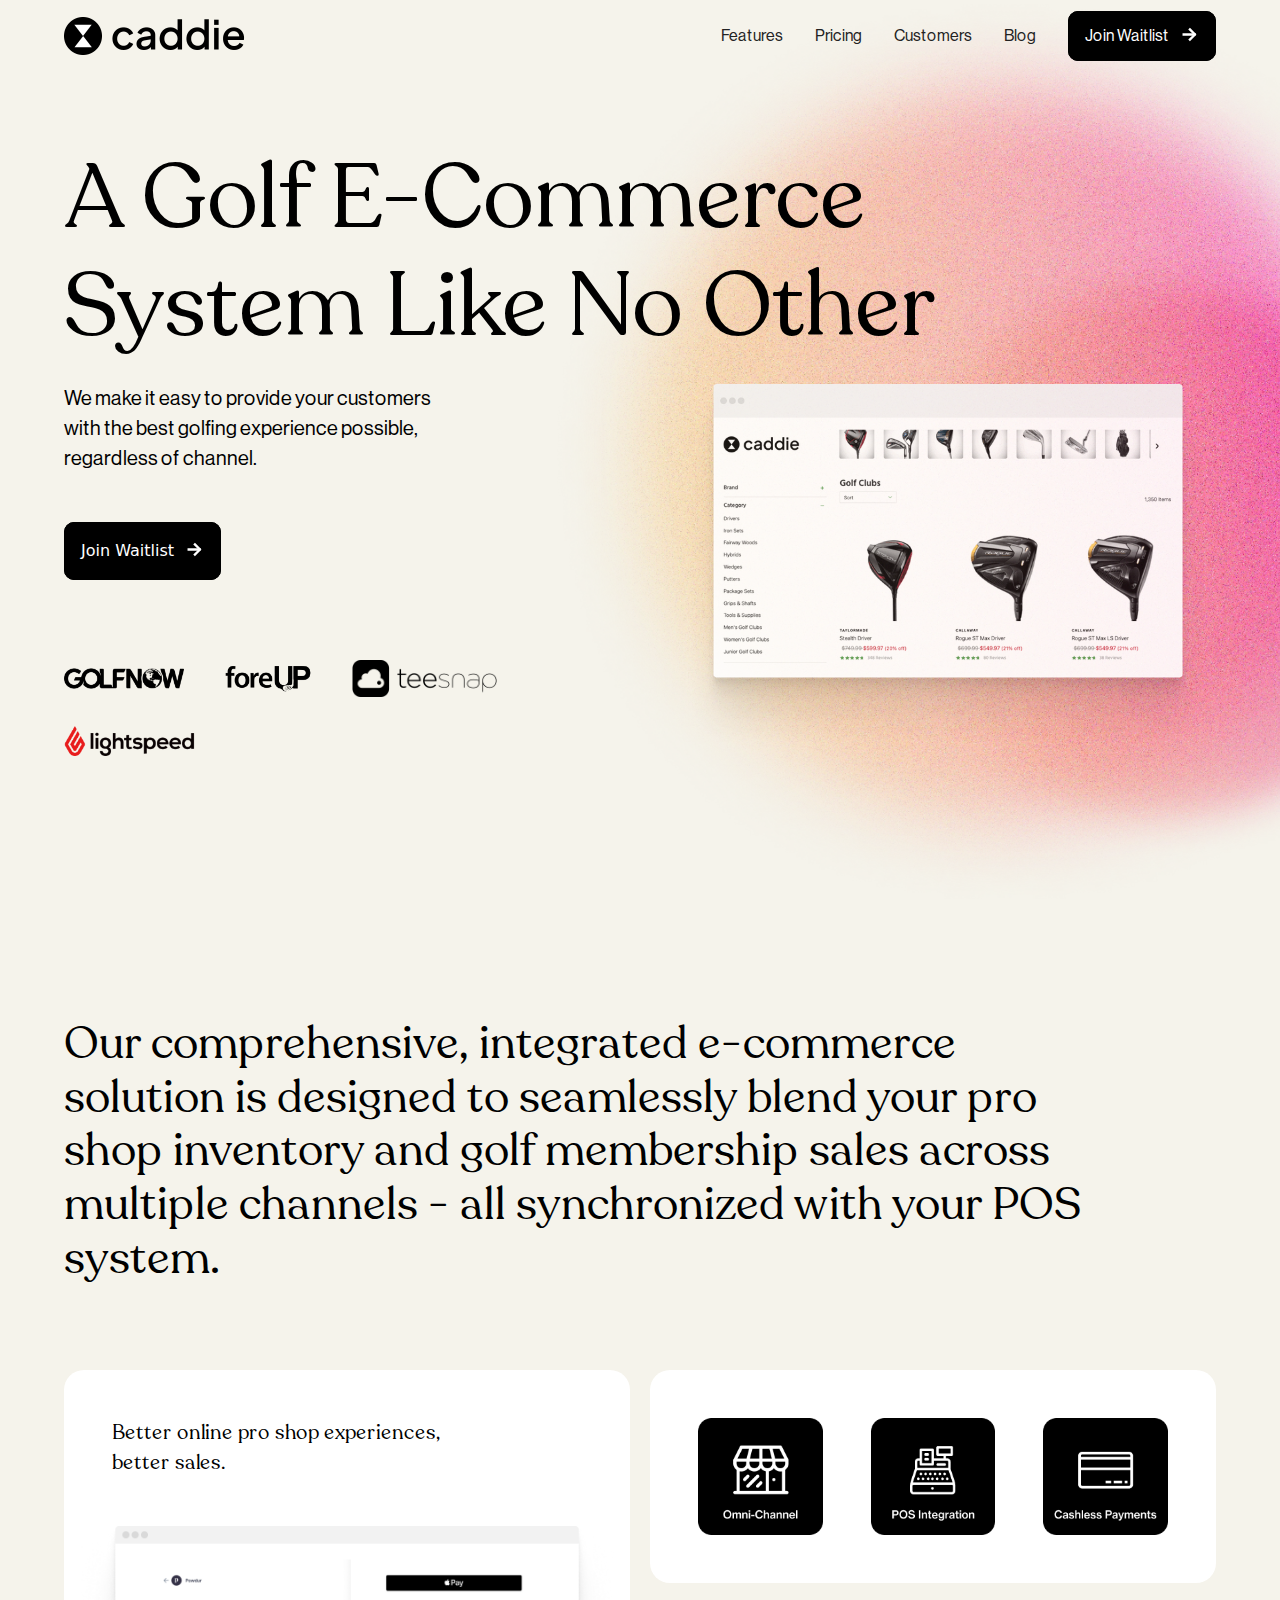
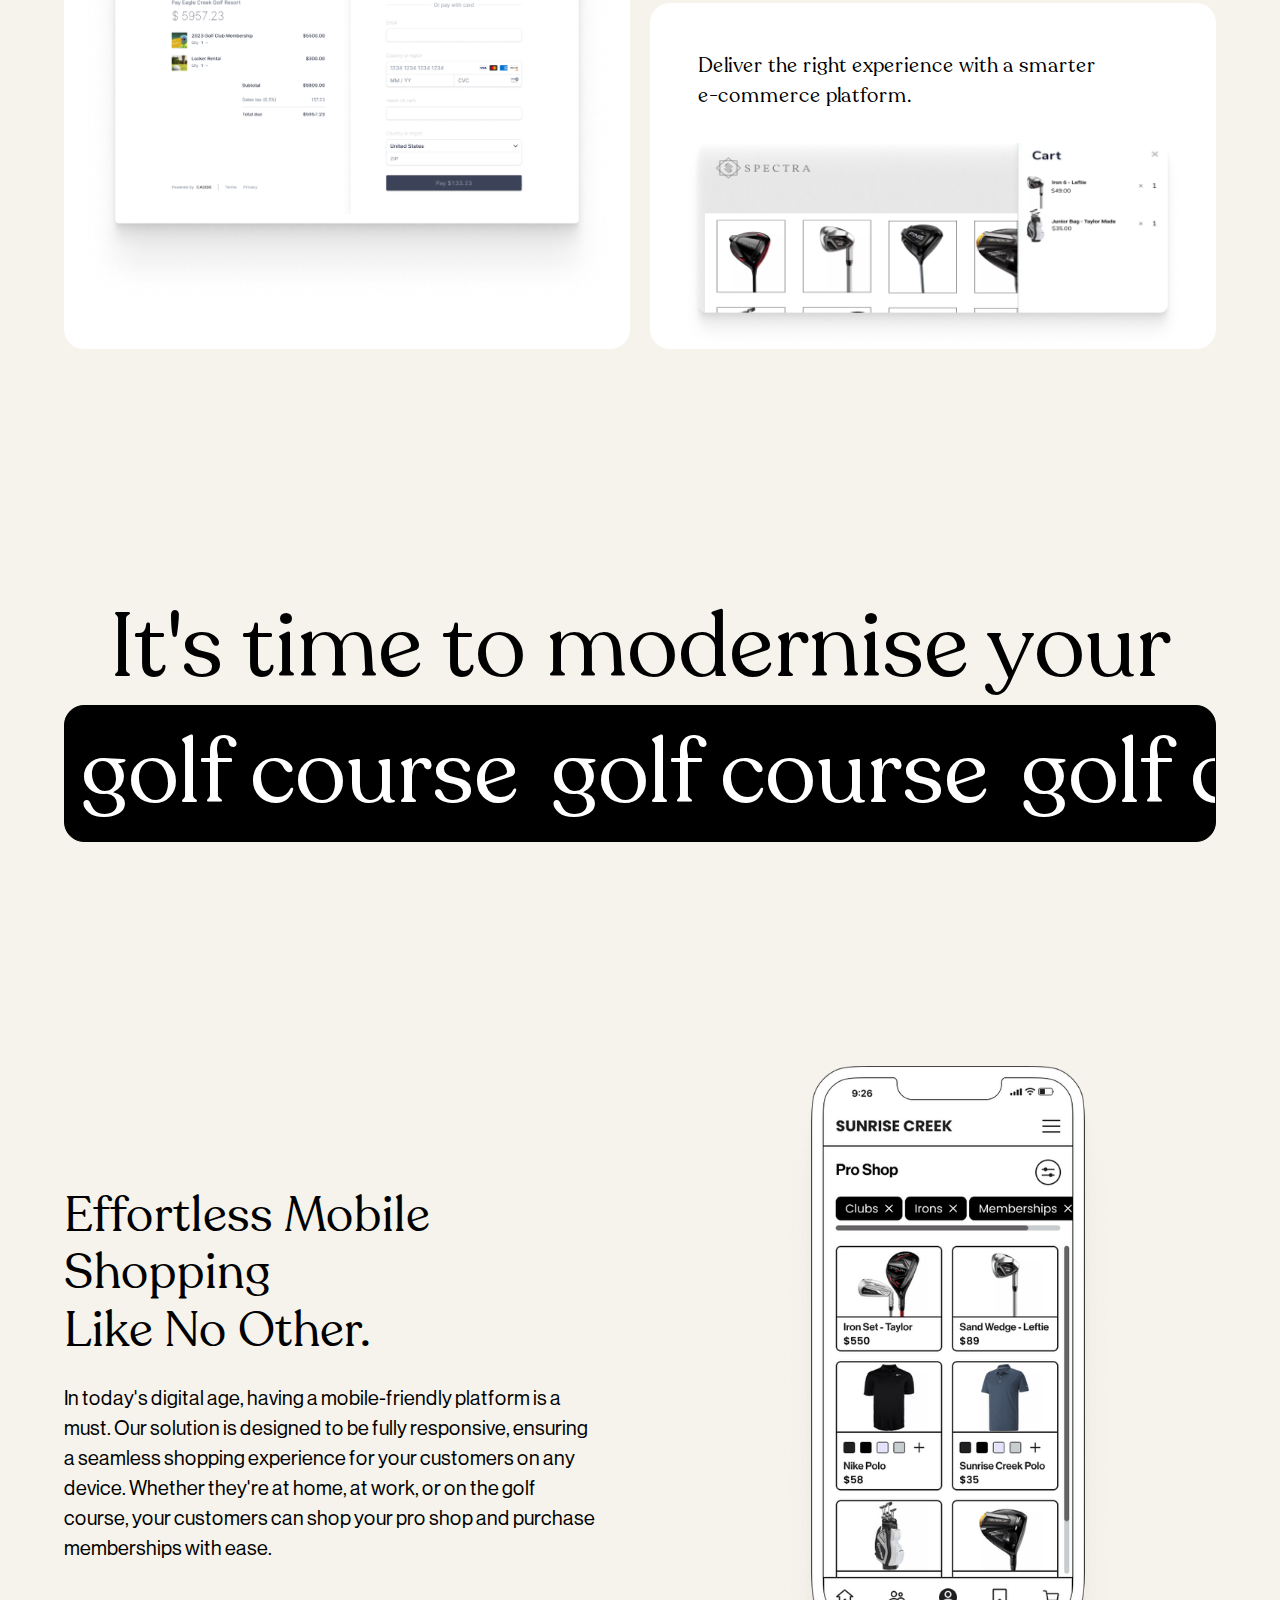
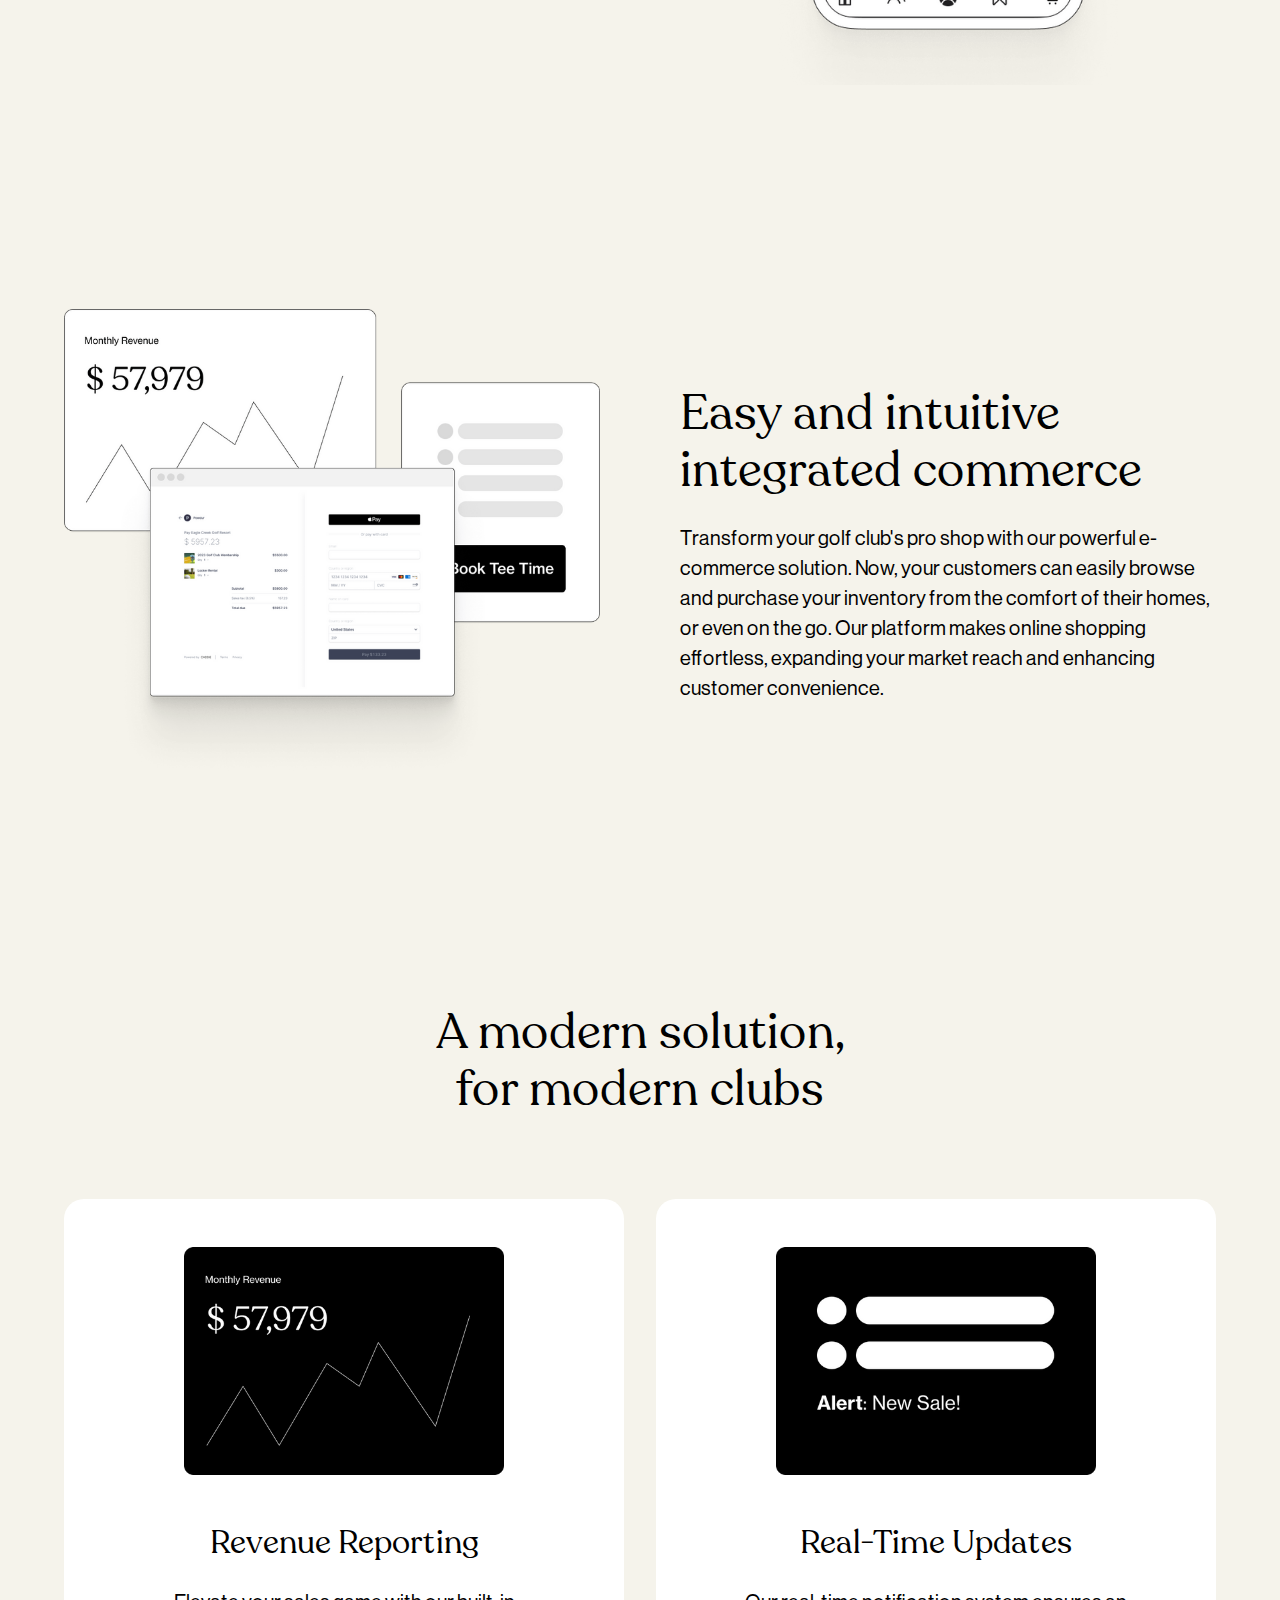
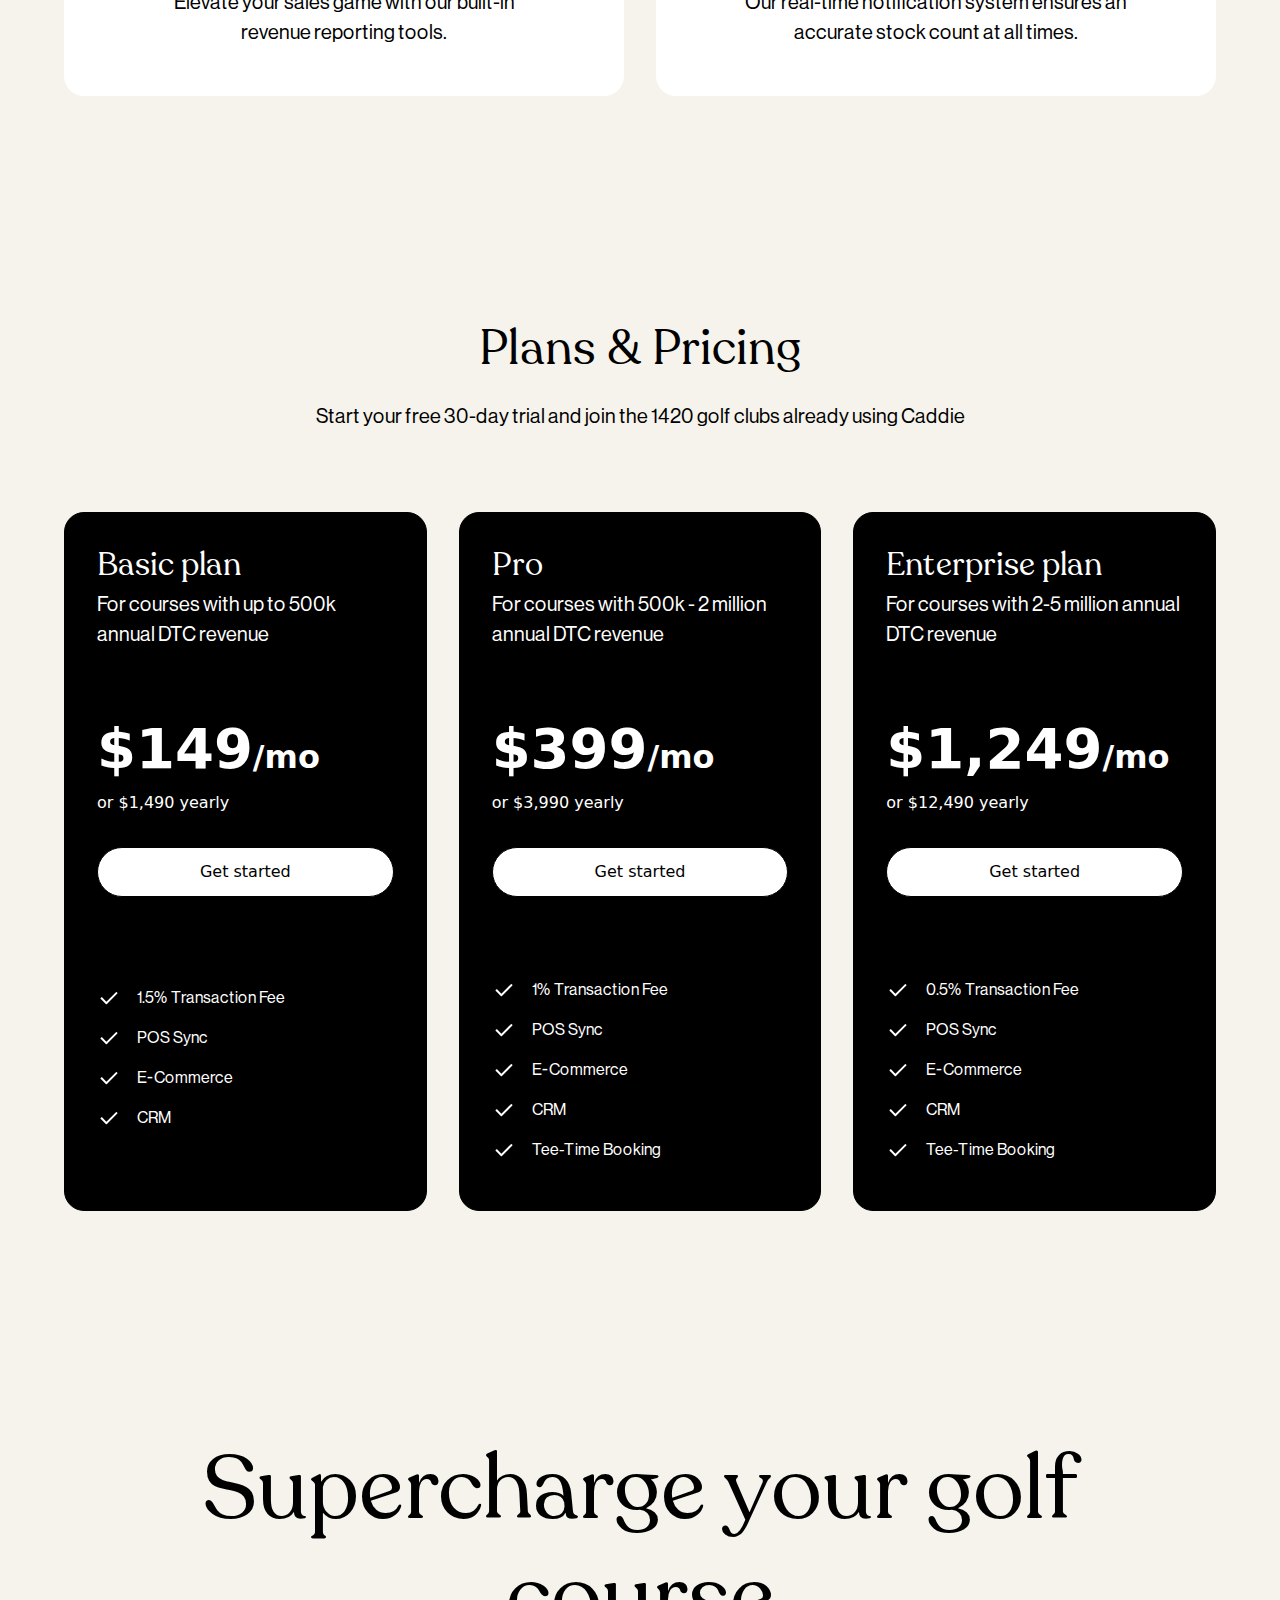
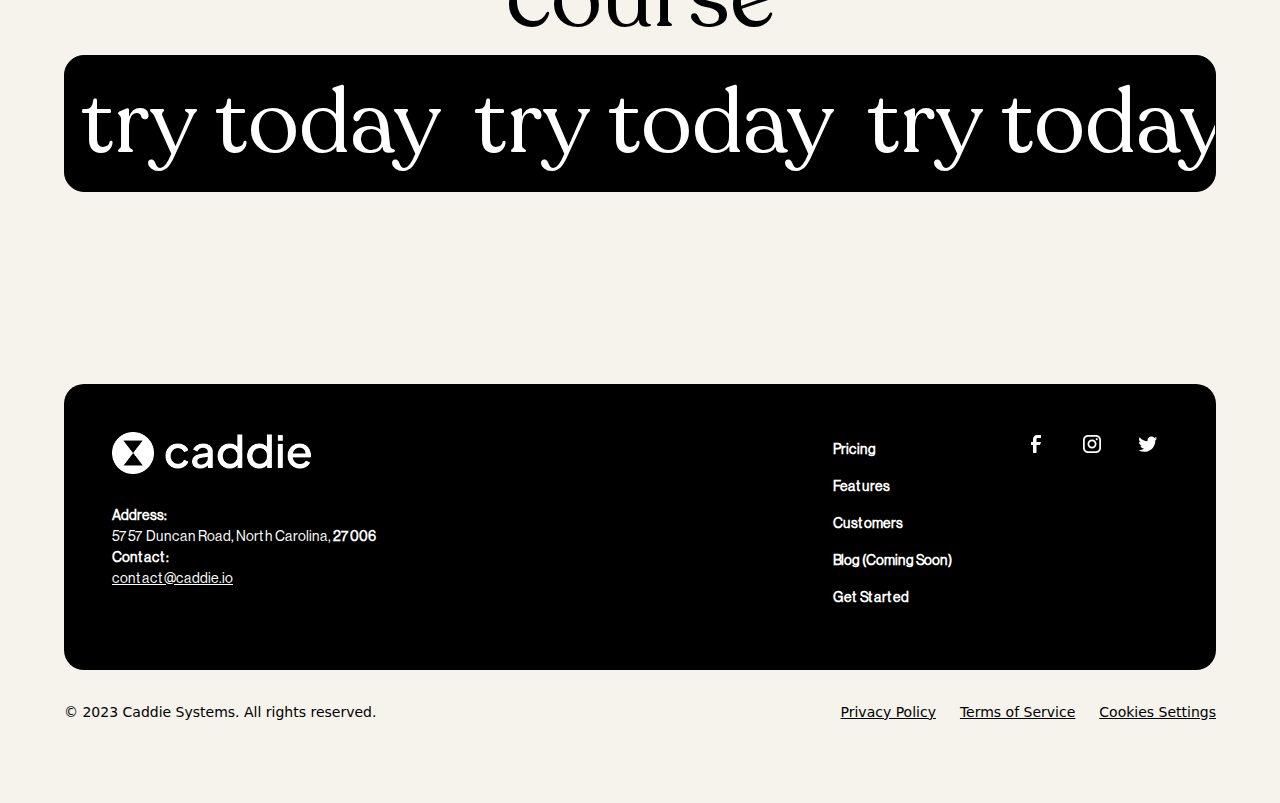
==== index.html @ f86dc0df "webflow caddie v1" ====
<!DOCTYPE html><!--  This site was created in Webflow. https://www.webflow.com  -->
<!--  Last Published: Sun Jun 25 2023 02:22:25 GMT+0000 (Coordinated Universal Time)  -->
<html data-wf-page="6466a64ced4f08a33aeaf046" data-wf-site="6466a64ced4f08a33aeaf001">
<head>
  <meta charset="utf-8">
  <title>Caddie - Golf E-Commerce POS System</title>
  <meta content="Caddie is a comprehensive, integrated e-commerce solution is designed to seamlessly blend your pro shop inventory and golf membership sales across multiple channels" name="description">
  <meta content="width=device-width, initial-scale=1" name="viewport">
  <meta content="Webflow" name="generator">
  <link href="css/normalize.css" rel="stylesheet" type="text/css">
  <link href="css/webflow.css" rel="stylesheet" type="text/css">
  <link href="css/caddie-systems.webflow.css" rel="stylesheet" type="text/css">
  <script type="text/javascript">!function(o,c){var n=c.documentElement,t=" w-mod-";n.className+=t+"js",("ontouchstart"in o||o.DocumentTouch&&c instanceof DocumentTouch)&&(n.className+=t+"touch")}(window,document);</script>
  <link href="images/favicon.png" rel="shortcut icon" type="image/x-icon">
  <link href="images/webclip.png" rel="apple-touch-icon"><!--  Please keep this css code to improve the font quality -->
  <style>
  * {
  -webkit-font-smoothing: antialiased;
  -moz-osx-font-smoothing: grayscale;
  -o-font-smoothing: antialiased;
}
</style>
  <!--  You can remove this  -->
  <meta name="facebook-domain-verification" content="mlk59ybu44651lzcbhhxjfl8vfae8q">
</head>
<body class="body">
  <div class="page-wrapper">
    <div class="global-styles w-embed">
      <style>
/* Focus state style for keyboard navigation for the focusable elements */
*[tabindex]:focus-visible,
  input[type="file"]:focus-visible {
   outline: 0.125rem solid #4d65ff;
   outline-offset: 0.125rem;
}
/* Get rid of top margin on first element in any rich text element */
.w-richtext > :not(div):first-child, .w-richtext > div:first-child > :first-child {
  margin-top: 0 !important;
}
/* Get rid of bottom margin on last element in any rich text element */
.w-richtext>:last-child, .w-richtext ol li:last-child, .w-richtext ul li:last-child {
	margin-bottom: 0 !important;
}
/* Prevent all click and hover interaction with an element */
.pointer-events-off {
	pointer-events: none;
}
/* Enables all click and hover interaction with an element */
.pointer-events-on {
  pointer-events: auto;
}
/* Create a class of .div-square which maintains a 1:1 dimension of a div */
.div-square::after {
	content: "";
	display: block;
	padding-bottom: 100%;
}
/* Make sure containers never lose their center alignment */
.container-medium,.container-small, .container-large {
	margin-right: auto !important;
  margin-left: auto !important;
}
/* 
Make the following elements inherit typography styles from the parent and not have hardcoded values. 
Important: You will not be able to style for example "All Links" in Designer with this CSS applied.
Uncomment this CSS to use it in the project. Leave this message for future hand-off.
*/
/*
a,
.w-input,
.w-select,
.w-tab-link,
.w-nav-link,
.w-dropdown-btn,
.w-dropdown-toggle,
.w-dropdown-link {
  color: inherit;
  text-decoration: inherit;
  font-size: inherit;
}
*/
/* Apply "..." after 3 lines of text */
.text-style-3lines {
	display: -webkit-box;
	overflow: hidden;
	-webkit-line-clamp: 3;
	-webkit-box-orient: vertical;
}
/* Apply "..." after 2 lines of text */
.text-style-2lines {
	display: -webkit-box;
	overflow: hidden;
	-webkit-line-clamp: 2;
	-webkit-box-orient: vertical;
}
/* Adds inline flex display */
.display-inlineflex {
  display: inline-flex;
}
/* These classes are never overwritten */
.hide {
  display: none !important;
}
@media screen and (max-width: 991px) {
    .hide, .hide-tablet {
        display: none !important;
    }
}
  @media screen and (max-width: 767px) {
    .hide-mobile-landscape{
      display: none !important;
    }
}
  @media screen and (max-width: 479px) {
    .hide-mobile{
      display: none !important;
    }
}
.margin-0 {
  margin: 0rem !important;
}
.padding-0 {
  padding: 0rem !important;
}
.spacing-clean {
padding: 0rem !important;
margin: 0rem !important;
}
.margin-top {
  margin-right: 0rem !important;
  margin-bottom: 0rem !important;
  margin-left: 0rem !important;
}
.padding-top {
  padding-right: 0rem !important;
  padding-bottom: 0rem !important;
  padding-left: 0rem !important;
}
.margin-right {
  margin-top: 0rem !important;
  margin-bottom: 0rem !important;
  margin-left: 0rem !important;
}
.padding-right {
  padding-top: 0rem !important;
  padding-bottom: 0rem !important;
  padding-left: 0rem !important;
}
.margin-bottom {
  margin-top: 0rem !important;
  margin-right: 0rem !important;
  margin-left: 0rem !important;
}
.padding-bottom {
  padding-top: 0rem !important;
  padding-right: 0rem !important;
  padding-left: 0rem !important;
}
.margin-left {
  margin-top: 0rem !important;
  margin-right: 0rem !important;
  margin-bottom: 0rem !important;
}
.padding-left {
  padding-top: 0rem !important;
  padding-right: 0rem !important;
  padding-bottom: 0rem !important;
}
.margin-horizontal {
  margin-top: 0rem !important;
  margin-bottom: 0rem !important;
}
.padding-horizontal {
  padding-top: 0rem !important;
  padding-bottom: 0rem !important;
}
.margin-vertical {
  margin-right: 0rem !important;
  margin-left: 0rem !important;
}
.padding-vertical {
  padding-right: 0rem !important;
  padding-left: 0rem !important;
}
/* Apply "..." at 100% width */
.truncate-width { 
		width: 100%; 
    white-space: nowrap; 
    overflow: hidden; 
    text-overflow: ellipsis; 
}
/* Removes native scrollbar */
.no-scrollbar {
    -ms-overflow-style: none;
    overflow: -moz-scrollbars-none; 
}
.no-scrollbar::-webkit-scrollbar {
    display: none;
}
</style>
    </div>
    <main class="main-wrapper">
      <div data-animation="default" class="navbar1_component w-nav" data-easing2="ease" fs-scrolldisable-element="smart-nav" data-easing="ease" data-collapse="medium" data-w-id="ca8a96e0-d335-43a6-122e-f2d397828212" role="banner" data-duration="400">
        <div class="navbar1_container">
          <a href="#" class="navbar1_logo-link w-nav-brand"><img src="images/caddie_mainlogo.png" loading="lazy" alt="" class="navbar1_logo"></a>
          <nav role="navigation" class="navbar1_menu is-page-height-tablet w-nav-menu">
            <a href="#" class="navbar1_link w-nav-link">Features</a>
            <a href="#" class="navbar1_link w-nav-link">Pricing</a>
            <a href="#" class="navbar1_link w-nav-link">Customers</a>
            <a href="#" class="navbar1_link w-nav-link">Blog</a>
            <div class="navbar1_menu-buttons">
              <a href="#" data-w-id="a20fdcea-b171-54fe-05f0-36efecdde5ba" class="button-2_wrapper w-inline-block">
                <div class="button is-small">
                  <div>Join Waitlist</div>
                  <div class="button-2_arrows">
                    <div style="-webkit-transform:translate3d(-30px, 0, 0) scale3d(1, 1, 1) rotateX(0) rotateY(0) rotateZ(0) skew(0, 0);-moz-transform:translate3d(-30px, 0, 0) scale3d(1, 1, 1) rotateX(0) rotateY(0) rotateZ(0) skew(0, 0);-ms-transform:translate3d(-30px, 0, 0) scale3d(1, 1, 1) rotateX(0) rotateY(0) rotateZ(0) skew(0, 0);transform:translate3d(-30px, 0, 0) scale3d(1, 1, 1) rotateX(0) rotateY(0) rotateZ(0) skew(0, 0)" class="button-icon-1 w-embed"><svg width="15" height="15" viewbox="0 0 15 15" fill="none" xmlns="http://www.w3.org/2000/svg">
                        <path d="M12.999 8.66624C13.6433 8.66624 14.1657 8.1439 14.1657 7.49957C14.1657 6.85524 13.6433 6.33291 12.999 6.33291L12.999 8.66624ZM1.68656 6.3329L0.519894 6.3329L0.519894 8.66623L1.68656 8.66623L1.68656 6.3329ZM12.999 6.33291L1.68656 6.3329L1.68656 8.66623L12.999 8.66624L12.999 6.33291Z" fill="currentColor"></path>
                        <path d="M7.90918 2.40982L12.9998 7.50042L7.9092 12.591" stroke="currentColor" stroke-width="2.33333" stroke-linecap="square" stroke-linejoin="round"></path>
                      </svg></div>
                    <div style="-webkit-transform:translate3d(0px, 0, 0) scale3d(1, 1, 1) rotateX(0) rotateY(0) rotateZ(0) skew(0, 0);-moz-transform:translate3d(0px, 0, 0) scale3d(1, 1, 1) rotateX(0) rotateY(0) rotateZ(0) skew(0, 0);-ms-transform:translate3d(0px, 0, 0) scale3d(1, 1, 1) rotateX(0) rotateY(0) rotateZ(0) skew(0, 0);transform:translate3d(0px, 0, 0) scale3d(1, 1, 1) rotateX(0) rotateY(0) rotateZ(0) skew(0, 0)" class="button-icon-2 w-embed"><svg width="15" height="15" viewbox="0 0 15 15" fill="none" xmlns="http://www.w3.org/2000/svg">
                        <path d="M12.999 8.66624C13.6433 8.66624 14.1657 8.1439 14.1657 7.49957C14.1657 6.85524 13.6433 6.33291 12.999 6.33291L12.999 8.66624ZM1.68656 6.3329L0.519894 6.3329L0.519894 8.66623L1.68656 8.66623L1.68656 6.3329ZM12.999 6.33291L1.68656 6.3329L1.68656 8.66623L12.999 8.66624L12.999 6.33291Z" fill="currentColor"></path>
                        <path d="M7.90918 2.40982L12.9998 7.50042L7.9092 12.591" stroke="currentColor" stroke-width="2.33333" stroke-linecap="square" stroke-linejoin="round"></path>
                      </svg></div>
                  </div>
                </div>
              </a>
            </div>
          </nav>
          <div class="navbar1_menu-button w-nav-button">
            <div class="menu-icon1">
              <div class="menu-icon1_line-top"></div>
              <div class="menu-icon1_line-middle">
                <div class="menu-icon_line-middle-inner"></div>
              </div>
              <div class="menu-icon1_line-bottom"></div>
            </div>
          </div>
        </div>
      </div>
      <header class="section_header1">
        <div class="padding-global">
          <div class="container-large">
            <div class="padding-section-xlarge">
              <div class="margin-bottom margin-small">
                <h1 class="heading">A Golf E-Commerce <br>System Like No Other</h1>
              </div>
              <div class="w-layout-grid header1_component">
                <div class="header1_content">
                  <p class="text-size-medium-2">We make it easy to provide your customers <br>with the best golfing experience possible, <br>regardless of channel.</p>
                  <div class="margin-top margin-large">
                    <div class="button-group">
                      <a href="#" data-w-id="16bf6c73-b556-4869-e7fe-0938ca13710d" class="button-2_wrapper w-inline-block">
                        <div class="button">
                          <div>Join Waitlist</div>
                          <div class="button-2_arrows">
                            <div style="-webkit-transform:translate3d(-30px, 0, 0) scale3d(1, 1, 1) rotateX(0) rotateY(0) rotateZ(0) skew(0, 0);-moz-transform:translate3d(-30px, 0, 0) scale3d(1, 1, 1) rotateX(0) rotateY(0) rotateZ(0) skew(0, 0);-ms-transform:translate3d(-30px, 0, 0) scale3d(1, 1, 1) rotateX(0) rotateY(0) rotateZ(0) skew(0, 0);transform:translate3d(-30px, 0, 0) scale3d(1, 1, 1) rotateX(0) rotateY(0) rotateZ(0) skew(0, 0)" class="button-icon-1 w-embed"><svg width="15" height="15" viewbox="0 0 15 15" fill="none" xmlns="http://www.w3.org/2000/svg">
                                <path d="M12.999 8.66624C13.6433 8.66624 14.1657 8.1439 14.1657 7.49957C14.1657 6.85524 13.6433 6.33291 12.999 6.33291L12.999 8.66624ZM1.68656 6.3329L0.519894 6.3329L0.519894 8.66623L1.68656 8.66623L1.68656 6.3329ZM12.999 6.33291L1.68656 6.3329L1.68656 8.66623L12.999 8.66624L12.999 6.33291Z" fill="currentColor"></path>
                                <path d="M7.90918 2.40982L12.9998 7.50042L7.9092 12.591" stroke="currentColor" stroke-width="2.33333" stroke-linecap="square" stroke-linejoin="round"></path>
                              </svg></div>
                            <div style="-webkit-transform:translate3d(0px, 0, 0) scale3d(1, 1, 1) rotateX(0) rotateY(0) rotateZ(0) skew(0, 0);-moz-transform:translate3d(0px, 0, 0) scale3d(1, 1, 1) rotateX(0) rotateY(0) rotateZ(0) skew(0, 0);-ms-transform:translate3d(0px, 0, 0) scale3d(1, 1, 1) rotateX(0) rotateY(0) rotateZ(0) skew(0, 0);transform:translate3d(0px, 0, 0) scale3d(1, 1, 1) rotateX(0) rotateY(0) rotateZ(0) skew(0, 0)" class="button-icon-2 w-embed"><svg width="15" height="15" viewbox="0 0 15 15" fill="none" xmlns="http://www.w3.org/2000/svg">
                                <path d="M12.999 8.66624C13.6433 8.66624 14.1657 8.1439 14.1657 7.49957C14.1657 6.85524 13.6433 6.33291 12.999 6.33291L12.999 8.66624ZM1.68656 6.3329L0.519894 6.3329L0.519894 8.66623L1.68656 8.66623L1.68656 6.3329ZM12.999 6.33291L1.68656 6.3329L1.68656 8.66623L12.999 8.66624L12.999 6.33291Z" fill="currentColor"></path>
                                <path d="M7.90918 2.40982L12.9998 7.50042L7.9092 12.591" stroke="currentColor" stroke-width="2.33333" stroke-linecap="square" stroke-linejoin="round"></path>
                              </svg></div>
                          </div>
                        </div>
                      </a>
                    </div>
                  </div>
                  <div class="margin-top margin-xhuge">
                    <div class="logo3_list">
                      <div id="w-node-b7f922e5-fc9b-cd5d-f8b2-6aaae8600e34-3aeaf046" class="logo3_wrapper"><img src="images/GN_White.png" loading="lazy" alt="" class="logo3_logo"></div>
                      <div id="w-node-b7f922e5-fc9b-cd5d-f8b2-6aaae8600e36-3aeaf046" class="logo3_wrapper"><img src="images/ForeUP_White.png" loading="lazy" alt="" class="logo3_logo"></div>
                      <div id="w-node-b7f922e5-fc9b-cd5d-f8b2-6aaae8600e38-3aeaf046" class="logo3_wrapper"><img src="images/logo-teesnap.webp" loading="lazy" alt="" class="logo3_logo"></div>
                      <div id="w-node-b7f922e5-fc9b-cd5d-f8b2-6aaae8600e3a-3aeaf046" class="logo3_wrapper"><img src="images/ls-logo.png" loading="lazy" alt="" class="logo3_logo_ls"></div>
                    </div>
                  </div>
                </div>
                <div class="header1_image-wrapper"><img src="images/hero_browser.png" loading="eager" sizes="(max-width: 991px) 90vw, 42vw" srcset="images/hero_browser-p-500.png 500w, images/hero_browser-p-800.png 800w, images/hero_browser-p-1080.png 1080w, images/hero_browser.png 1280w" alt="" class="header_image"></div>
              </div>
            </div>
          </div>
        </div>
      </header>
      <header class="section_header46">
        <div class="padding-global">
          <div class="container-large">
            <div class="padding-section-large">
              <div class="max-width-xlarge">
                <div class="margin-bottom margin-xlarge">
                  <h2 class="heading-2">Our comprehensive, integrated e-commerce solution is designed to seamlessly blend your pro shop inventory and golf membership sales across multiple channels - all synchronized with your POS system.</h2>
                </div>
              </div>
              <div id="w-node-e31a21a6-8588-54b8-4dbb-8d606096290f-3aeaf046" class="w-layout-layout quick-stack wf-layout-layout">
                <div id="w-node-_2973ee0a-5ee7-0190-66ab-6260456cdf5b-3aeaf046" class="w-layout-cell">
                  <div id="w-node-_36072663-be6b-202f-37f3-4da8a98a1116-3aeaf046" class="layout366_card-large">
                    <div class="layout366_card-large-content">
                      <div class="layout366_card-large-content-top">
                        <p class="text-size-large">Better online pro shop experiences,<br>better sales.</p>
                      </div>
                    </div>
                    <div id="w-node-_36072663-be6b-202f-37f3-4da8a98a1117-3aeaf046" class="layout366_card-large-image-wrapper"><img src="images/card-1.png" loading="lazy" srcset="images/card-1-p-500.png 500w, images/card-1-p-800.png 800w, images/card-1-p-1080.png 1080w, images/card-1.png 1210w" sizes="90vw" alt="" class="layout366_card-large-image"></div>
                  </div>
                </div>
                <div id="w-node-d5eebfc3-542d-200b-8a7f-e0117a77128a-3aeaf046" class="w-layout-cell cell">
                  <div class="layout235_card-small-content">
                    <div class="layout235_card-small">
                      <div class="w-layout-grid layout235_component">
                        <div class="layout235_item">
                          <div class="layout178_image-wrapper"><img src="images/icon_1_features.png" loading="lazy" alt="" class="layout235_image"></div>
                        </div>
                        <div class="layout235_item">
                          <div class="layout178_image-wrapper"><img src="images/icon_2_features.png" loading="lazy" alt="" class="layout235_image"></div>
                        </div>
                        <div class="layout235_item">
                          <div class="layout178_image-wrapper"><img src="images/icon_3_features.png" loading="lazy" alt="" class="layout235_image"></div>
                        </div>
                      </div>
                    </div>
                  </div>
                </div>
                <div id="w-node-c19ab4e6-5038-3abf-2f25-1e493a51c00d-3aeaf046" class="w-layout-cell">
                  <div class="layout366_card-small-2">
                    <div class="layout366_card-small-content-2">
                      <div class="layout366_card-large-content-top">
                        <p class="text-size-large">Deliver the right experience with a smarter<br>e-commerce platform.</p>
                      </div>
                    </div>
                    <div id="w-node-_8acc68a5-f530-79d5-9d7e-729545df0e68-3aeaf046" class="layout366_card-small-image-wrapper-2"><img src="images/card_3.png" loading="lazy" sizes="(max-width: 479px) 83vw, (max-width: 767px) 86vw, (max-width: 991px) 87vw, 88vw" srcset="images/card_3-p-500.png 500w, images/card_3-p-800.png 800w, images/card_3.png 1048w" alt="" class="layout366_card-large-image"></div>
                  </div>
                </div>
              </div>
            </div>
          </div>
        </div>
      </header>
      <section class="section_layout366">
        <div class="padding-global">
          <div class="container-large"></div>
        </div>
      </section>
      <section class="section_banner wf-section">
        <header class="banner_header">
          <div class="padding-global">
            <div class="container-large">
              <div class="text-align-center">
                <div class="margin-bottom margin-tiny">
                  <h3 class="banner_text_top">It&#x27;s time to modernise your</h3>
                </div>
              </div>
            </div>
          </div>
        </header>
        <section data-w-id="8a3e2307-990a-efc7-cc1e-2d75ff814bb7" class="section_banner11">
          <div class="padding-bottom padding-xhuge">
            <div class="banner11_component">
              <div class="banner11_wrapper">
                <div class="banner11_marquee">
                  <div class="banner11_text-wrapper">
                    <div class="banner11_text">golf course</div>
                  </div>
                  <div class="banner11_text-wrapper">
                    <div class="banner11_text">golf course</div>
                  </div>
                  <div class="banner11_text-wrapper">
                    <div class="banner11_text">golf course</div>
                  </div>
                  <div class="banner11_text-wrapper">
                    <div class="banner11_text">golf course</div>
                  </div>
                  <div class="banner11_text-wrapper">
                    <div class="banner11_text">golf course</div>
                  </div>
                  <div class="banner11_text-wrapper">
                    <div class="banner11_text">golf course</div>
                  </div>
                  <div class="banner11_text-wrapper">
                    <div class="banner11_text">golf course</div>
                  </div>
                  <div class="banner11_text-wrapper">
                    <div class="banner11_text">golf course</div>
                  </div>
                  <div class="banner11_text-wrapper">
                    <div class="banner11_text">golf course</div>
                  </div>
                </div>
              </div>
            </div>
          </div>
        </section>
      </section>
      <section class="section_layout3">
        <div class="padding-global">
          <div class="container-large">
            <div class="padding-section-large">
              <div class="w-layout-grid layout3_component">
                <div class="layout3_content">
                  <div class="margin-bottom margin-small">
                    <h3 class="heading-3">Effortless Mobile Shopping <br>Like No Other.</h3>
                  </div>
                  <p class="text-size-medium-4">In today&#x27;s digital age, having a mobile-friendly platform is a must. Our solution is designed to be fully responsive, ensuring a seamless shopping experience for your customers on any device. Whether they&#x27;re at home, at work, or on the golf course, your customers can shop your pro shop and purchase memberships with ease.</p>
                </div>
                <div class="layout3_image-wrapper"><img src="images/feature-mobile.png" loading="lazy" sizes="(max-width: 479px) 72vw, (max-width: 767px) 63vw, (max-width: 991px) 30vw, 29vw" srcset="images/feature-mobile-p-500.png 500w, images/feature-mobile.png 586w" alt="" class="layout3_image"></div>
              </div>
            </div>
          </div>
        </div>
      </section>
      <section class="section_layout194">
        <div class="padding-global">
          <div class="container-large">
            <div class="padding-section-large">
              <div class="w-layout-grid layout194_component">
                <div class="layout194_image-wrapper"><img src="images/feature_integration.png" loading="lazy" sizes="(max-width: 479px) 100vw, (max-width: 767px) 90vw, (max-width: 991px) 43vw, 42vw" srcset="images/feature_integration-p-500.png 500w, images/feature_integration-p-800.png 800w, images/feature_integration-p-1080.png 1080w, images/feature_integration.png 1154w" alt="" class="layout194_image"></div>
                <div id="w-node-_2e1692d0-fd93-9ccf-d751-53ec81c8c701-3aeaf046" class="layout194_content">
                  <div class="margin-bottom margin-small">
                    <h3 class="heading-3">Easy and intuitive integrated commerce</h3>
                  </div>
                  <p class="text-size-medium-4">Transform your golf club&#x27;s pro shop with our powerful e-commerce solution. Now, your customers can easily browse and purchase your inventory from the comfort of their homes, or even on the go. Our platform makes online shopping effortless, expanding your market reach and enhancing customer convenience.</p>
                </div>
              </div>
            </div>
          </div>
        </div>
      </section>
      <section class="section_layout361">
        <div class="padding-global">
          <div class="container-large">
            <div class="padding-section-large">
              <div class="margin-bottom margin-xxlarge">
                <div class="text-align-center">
                  <div class="max-width-large align-center">
                    <div class="margin-bottom margin-small">
                      <h2 class="heading-3">A modern solution,<br>for modern clubs</h2>
                    </div>
                  </div>
                </div>
              </div>
              <div class="w-layout-grid layout361_component">
                <div class="w-layout-grid layout361_row">
                  <div class="layout361_card">
                    <div id="w-node-_229639a9-9c56-01e1-6ca5-be4a2634a7f3-3aeaf046" class="layout361_image-wrapper"><img src="images/reporting-card.png" loading="lazy" sizes="(max-width: 479px) 49vw, (max-width: 767px) 54vw, (max-width: 991px) 24vw, 25vw" srcset="images/reporting-card-p-500.png 500w, images/reporting-card.png 672w" alt="" class="layout361_image"></div>
                    <div class="layout361_card-content">
                      <div class="layout361_card-content-top text-align-center">
                        <div class="margin-bottom margin-small">
                          <h4 class="heading-5">Revenue Reporting<br></h4>
                        </div>
                        <p class="text-size-medium">Elevate your sales game with our built-in revenue reporting tools.</p>
                      </div>
                    </div>
                  </div>
                  <div class="layout361_card">
                    <div id="w-node-_229639a9-9c56-01e1-6ca5-be4a2634a809-3aeaf046" class="layout361_image-wrapper"><img src="images/updates-card.png" loading="lazy" sizes="(max-width: 479px) 49vw, (max-width: 767px) 54vw, (max-width: 991px) 24vw, 25vw" srcset="images/updates-card-p-500.png 500w, images/updates-card.png 672w" alt="" class="layout361_image"></div>
                    <div class="layout361_card-content text-align-center">
                      <div class="layout361_card-content-top">
                        <div class="margin-bottom margin-small">
                          <h4 class="heading-5">Real-Time Updates</h4>
                        </div>
                        <p class="text-size-medium">Our real-time notification system ensures an accurate stock count at all times.</p>
                      </div>
                    </div>
                  </div>
                </div>
              </div>
            </div>
          </div>
        </div>
      </section>
      <section class="section_pricing20">
        <div class="padding-global">
          <div class="container-large">
            <div class="padding-section-large">
              <div class="margin-bottom margin-xxlarge">
                <div class="text-align-center">
                  <div class="max-width-large align-center">
                    <div class="margin-bottom margin-small">
                      <h3 class="heading-3">Plans &amp; Pricing</h3>
                    </div>
                    <p class="text-size-medium">Start your free 30-day trial and join the 1420 golf clubs already using Caddie<a href="https://commerce7.com/pricing/us"><br></a>
                    </p>
                  </div>
                </div>
              </div>
              <div class="w-layout-grid pricing20_component text-color-white">
                <div class="pricing20_plan">
                  <div class="pricing20_content">
                    <div class="margin-bottom margin-tiny">
                      <div class="heading-style-h4">Basic plan</div>
                    </div>
                    <div class="text-size-medium">For courses with up to 500k annual DTC revenue<br></div>
                    <div class="pricing20_divider"></div>
                    <div class="margin-vertical margin-xxsmall">
                      <div class="heading-style-h1-2">$149<span class="heading-style-h4-3">/mo</span></div>
                    </div>
                    <div>or $1,490 yearly</div>
                    <div class="margin-top margin-medium">
                      <a href="#" class="button-2 max-width-full w-button">Get started</a>
                    </div>
                    <div class="pricing20_divider"></div>
                    <div class="pricing20_feature-list">
                      <div class="pricing20_feature-list">
                        <div class="pricing20_feature-list">
                          <div id="w-node-b7ce2f12-9669-a25c-d124-50ca872d7b7d-3aeaf046" class="pricing20_feature">
                            <div class="pricing20_icon-wrapper">
                              <div class="icon-embed-xsmall w-embed"><svg width="100%" height="100%" viewbox="0 0 24 24" fill="none" xmlns="http://www.w3.org/2000/svg">
                                  <path d="M20.3479 7.56384L9.7479 18.1638C9.65402 18.2585 9.52622 18.3117 9.3929 18.3117C9.25958 18.3117 9.13178 18.2585 9.0379 18.1638L3.6479 12.7738C3.55324 12.68 3.5 12.5522 3.5 12.4188C3.5 12.2855 3.55324 12.1577 3.6479 12.0638L4.3479 11.3638C4.44178 11.2692 4.56958 11.2159 4.7029 11.2159C4.83622 11.2159 4.96402 11.2692 5.0579 11.3638L9.3879 15.6938L18.9379 6.14384C19.1357 5.95205 19.4501 5.95205 19.6479 6.14384L20.3479 6.85384C20.4426 6.94772 20.4958 7.07552 20.4958 7.20884C20.4958 7.34216 20.4426 7.46995 20.3479 7.56384Z" fill="currentColor"></path>
                                </svg></div>
                            </div>
                            <div>1.5% Transaction Fee</div>
                          </div>
                          <div id="w-node-b7ce2f12-9669-a25c-d124-50ca872d7b82-3aeaf046" class="pricing20_feature">
                            <div class="pricing20_icon-wrapper">
                              <div class="icon-embed-xsmall w-embed"><svg width="100%" height="100%" viewbox="0 0 24 24" fill="none" xmlns="http://www.w3.org/2000/svg">
                                  <path d="M20.3479 7.56384L9.7479 18.1638C9.65402 18.2585 9.52622 18.3117 9.3929 18.3117C9.25958 18.3117 9.13178 18.2585 9.0379 18.1638L3.6479 12.7738C3.55324 12.68 3.5 12.5522 3.5 12.4188C3.5 12.2855 3.55324 12.1577 3.6479 12.0638L4.3479 11.3638C4.44178 11.2692 4.56958 11.2159 4.7029 11.2159C4.83622 11.2159 4.96402 11.2692 5.0579 11.3638L9.3879 15.6938L18.9379 6.14384C19.1357 5.95205 19.4501 5.95205 19.6479 6.14384L20.3479 6.85384C20.4426 6.94772 20.4958 7.07552 20.4958 7.20884C20.4958 7.34216 20.4426 7.46995 20.3479 7.56384Z" fill="currentColor"></path>
                                </svg></div>
                            </div>
                            <div>POS Sync</div>
                          </div>
                          <div id="w-node-b7ce2f12-9669-a25c-d124-50ca872d7b87-3aeaf046" class="pricing20_feature">
                            <div class="pricing20_icon-wrapper">
                              <div class="icon-embed-xsmall w-embed"><svg width="100%" height="100%" viewbox="0 0 24 24" fill="none" xmlns="http://www.w3.org/2000/svg">
                                  <path d="M20.3479 7.56384L9.7479 18.1638C9.65402 18.2585 9.52622 18.3117 9.3929 18.3117C9.25958 18.3117 9.13178 18.2585 9.0379 18.1638L3.6479 12.7738C3.55324 12.68 3.5 12.5522 3.5 12.4188C3.5 12.2855 3.55324 12.1577 3.6479 12.0638L4.3479 11.3638C4.44178 11.2692 4.56958 11.2159 4.7029 11.2159C4.83622 11.2159 4.96402 11.2692 5.0579 11.3638L9.3879 15.6938L18.9379 6.14384C19.1357 5.95205 19.4501 5.95205 19.6479 6.14384L20.3479 6.85384C20.4426 6.94772 20.4958 7.07552 20.4958 7.20884C20.4958 7.34216 20.4426 7.46995 20.3479 7.56384Z" fill="currentColor"></path>
                                </svg></div>
                            </div>
                            <div>E-Commerce</div>
                          </div>
                          <div id="w-node-b7ce2f12-9669-a25c-d124-50ca872d7b8c-3aeaf046" class="pricing20_feature">
                            <div class="pricing20_icon-wrapper">
                              <div class="icon-embed-xsmall w-embed"><svg width="100%" height="100%" viewbox="0 0 24 24" fill="none" xmlns="http://www.w3.org/2000/svg">
                                  <path d="M20.3479 7.56384L9.7479 18.1638C9.65402 18.2585 9.52622 18.3117 9.3929 18.3117C9.25958 18.3117 9.13178 18.2585 9.0379 18.1638L3.6479 12.7738C3.55324 12.68 3.5 12.5522 3.5 12.4188C3.5 12.2855 3.55324 12.1577 3.6479 12.0638L4.3479 11.3638C4.44178 11.2692 4.56958 11.2159 4.7029 11.2159C4.83622 11.2159 4.96402 11.2692 5.0579 11.3638L9.3879 15.6938L18.9379 6.14384C19.1357 5.95205 19.4501 5.95205 19.6479 6.14384L20.3479 6.85384C20.4426 6.94772 20.4958 7.07552 20.4958 7.20884C20.4958 7.34216 20.4426 7.46995 20.3479 7.56384Z" fill="currentColor"></path>
                                </svg></div>
                            </div>
                            <div>CRM</div>
                          </div>
                        </div>
                      </div>
                    </div>
                  </div>
                </div>
                <div class="pricing20_plan">
                  <div class="pricing20_content">
                    <div class="margin-bottom margin-tiny">
                      <div class="heading-style-h4">Pro</div>
                    </div>
                    <div class="text-size-medium">For courses with 500k - 2 million annual DTC revenue<br></div>
                    <div class="pricing20_divider"></div>
                    <div class="margin-vertical margin-xxsmall">
                      <div class="heading-style-h1-2">$399<span class="heading-style-h4-3">/mo</span></div>
                    </div>
                    <div>or $3,990 yearly</div>
                    <div class="margin-top margin-medium">
                      <a href="#" class="button-2 max-width-full w-button">Get started</a>
                    </div>
                    <div class="pricing20_divider"></div>
                    <div class="pricing20_feature-list">
                      <div class="pricing20_feature-list">
                        <div id="w-node-_1cf3d31f-45e9-7f61-adbe-7f8a5e8ed284-3aeaf046" class="pricing20_feature">
                          <div class="pricing20_icon-wrapper">
                            <div class="icon-embed-xsmall w-embed"><svg width="100%" height="100%" viewbox="0 0 24 24" fill="none" xmlns="http://www.w3.org/2000/svg">
                                <path d="M20.3479 7.56384L9.7479 18.1638C9.65402 18.2585 9.52622 18.3117 9.3929 18.3117C9.25958 18.3117 9.13178 18.2585 9.0379 18.1638L3.6479 12.7738C3.55324 12.68 3.5 12.5522 3.5 12.4188C3.5 12.2855 3.55324 12.1577 3.6479 12.0638L4.3479 11.3638C4.44178 11.2692 4.56958 11.2159 4.7029 11.2159C4.83622 11.2159 4.96402 11.2692 5.0579 11.3638L9.3879 15.6938L18.9379 6.14384C19.1357 5.95205 19.4501 5.95205 19.6479 6.14384L20.3479 6.85384C20.4426 6.94772 20.4958 7.07552 20.4958 7.20884C20.4958 7.34216 20.4426 7.46995 20.3479 7.56384Z" fill="currentColor"></path>
                              </svg></div>
                          </div>
                          <div>1% Transaction Fee</div>
                        </div>
                        <div id="w-node-_1cf3d31f-45e9-7f61-adbe-7f8a5e8ed289-3aeaf046" class="pricing20_feature">
                          <div class="pricing20_icon-wrapper">
                            <div class="icon-embed-xsmall w-embed"><svg width="100%" height="100%" viewbox="0 0 24 24" fill="none" xmlns="http://www.w3.org/2000/svg">
                                <path d="M20.3479 7.56384L9.7479 18.1638C9.65402 18.2585 9.52622 18.3117 9.3929 18.3117C9.25958 18.3117 9.13178 18.2585 9.0379 18.1638L3.6479 12.7738C3.55324 12.68 3.5 12.5522 3.5 12.4188C3.5 12.2855 3.55324 12.1577 3.6479 12.0638L4.3479 11.3638C4.44178 11.2692 4.56958 11.2159 4.7029 11.2159C4.83622 11.2159 4.96402 11.2692 5.0579 11.3638L9.3879 15.6938L18.9379 6.14384C19.1357 5.95205 19.4501 5.95205 19.6479 6.14384L20.3479 6.85384C20.4426 6.94772 20.4958 7.07552 20.4958 7.20884C20.4958 7.34216 20.4426 7.46995 20.3479 7.56384Z" fill="currentColor"></path>
                              </svg></div>
                          </div>
                          <div>POS Sync</div>
                        </div>
                        <div id="w-node-_1cf3d31f-45e9-7f61-adbe-7f8a5e8ed28e-3aeaf046" class="pricing20_feature">
                          <div class="pricing20_icon-wrapper">
                            <div class="icon-embed-xsmall w-embed"><svg width="100%" height="100%" viewbox="0 0 24 24" fill="none" xmlns="http://www.w3.org/2000/svg">
                                <path d="M20.3479 7.56384L9.7479 18.1638C9.65402 18.2585 9.52622 18.3117 9.3929 18.3117C9.25958 18.3117 9.13178 18.2585 9.0379 18.1638L3.6479 12.7738C3.55324 12.68 3.5 12.5522 3.5 12.4188C3.5 12.2855 3.55324 12.1577 3.6479 12.0638L4.3479 11.3638C4.44178 11.2692 4.56958 11.2159 4.7029 11.2159C4.83622 11.2159 4.96402 11.2692 5.0579 11.3638L9.3879 15.6938L18.9379 6.14384C19.1357 5.95205 19.4501 5.95205 19.6479 6.14384L20.3479 6.85384C20.4426 6.94772 20.4958 7.07552 20.4958 7.20884C20.4958 7.34216 20.4426 7.46995 20.3479 7.56384Z" fill="currentColor"></path>
                              </svg></div>
                          </div>
                          <div>E-Commerce</div>
                        </div>
                        <div id="w-node-_1cf3d31f-45e9-7f61-adbe-7f8a5e8ed293-3aeaf046" class="pricing20_feature">
                          <div class="pricing20_icon-wrapper">
                            <div class="icon-embed-xsmall w-embed"><svg width="100%" height="100%" viewbox="0 0 24 24" fill="none" xmlns="http://www.w3.org/2000/svg">
                                <path d="M20.3479 7.56384L9.7479 18.1638C9.65402 18.2585 9.52622 18.3117 9.3929 18.3117C9.25958 18.3117 9.13178 18.2585 9.0379 18.1638L3.6479 12.7738C3.55324 12.68 3.5 12.5522 3.5 12.4188C3.5 12.2855 3.55324 12.1577 3.6479 12.0638L4.3479 11.3638C4.44178 11.2692 4.56958 11.2159 4.7029 11.2159C4.83622 11.2159 4.96402 11.2692 5.0579 11.3638L9.3879 15.6938L18.9379 6.14384C19.1357 5.95205 19.4501 5.95205 19.6479 6.14384L20.3479 6.85384C20.4426 6.94772 20.4958 7.07552 20.4958 7.20884C20.4958 7.34216 20.4426 7.46995 20.3479 7.56384Z" fill="currentColor"></path>
                              </svg></div>
                          </div>
                          <div>CRM</div>
                        </div>
                        <div id="w-node-_7dfea099-1e0d-0db2-4838-cfa7afb51db4-3aeaf046" class="pricing20_feature">
                          <div class="pricing20_icon-wrapper">
                            <div class="icon-embed-xsmall w-embed"><svg width="100%" height="100%" viewbox="0 0 24 24" fill="none" xmlns="http://www.w3.org/2000/svg">
                                <path d="M20.3479 7.56384L9.7479 18.1638C9.65402 18.2585 9.52622 18.3117 9.3929 18.3117C9.25958 18.3117 9.13178 18.2585 9.0379 18.1638L3.6479 12.7738C3.55324 12.68 3.5 12.5522 3.5 12.4188C3.5 12.2855 3.55324 12.1577 3.6479 12.0638L4.3479 11.3638C4.44178 11.2692 4.56958 11.2159 4.7029 11.2159C4.83622 11.2159 4.96402 11.2692 5.0579 11.3638L9.3879 15.6938L18.9379 6.14384C19.1357 5.95205 19.4501 5.95205 19.6479 6.14384L20.3479 6.85384C20.4426 6.94772 20.4958 7.07552 20.4958 7.20884C20.4958 7.34216 20.4426 7.46995 20.3479 7.56384Z" fill="currentColor"></path>
                              </svg></div>
                          </div>
                          <div>Tee-Time Booking</div>
                        </div>
                      </div>
                    </div>
                  </div>
                </div>
                <div class="pricing20_plan">
                  <div class="pricing20_content">
                    <div class="margin-bottom margin-tiny">
                      <div class="heading-style-h4">Enterprise plan</div>
                    </div>
                    <div class="text-size-medium">For courses with 2-5 million annual DTC revenue<br></div>
                    <div class="pricing20_divider"></div>
                    <div class="margin-vertical margin-xxsmall">
                      <div class="heading-style-h1-2">$1,249<span class="heading-style-h4-3">/mo</span></div>
                    </div>
                    <div>or $12,490 yearly</div>
                    <div class="margin-top margin-medium">
                      <a href="#" class="button-2 max-width-full w-button">Get started</a>
                    </div>
                    <div class="pricing20_divider"></div>
                    <div class="pricing20_feature-list">
                      <div id="w-node-_7873f4da-2207-e1ac-ae4c-442fe4146c24-3aeaf046" class="pricing20_feature">
                        <div class="pricing20_feature-list">
                          <div id="w-node-_29f64742-f370-cdaf-9cea-1275ba9369c5-3aeaf046" class="pricing20_feature">
                            <div class="pricing20_icon-wrapper">
                              <div class="icon-embed-xsmall w-embed"><svg width="100%" height="100%" viewbox="0 0 24 24" fill="none" xmlns="http://www.w3.org/2000/svg">
                                  <path d="M20.3479 7.56384L9.7479 18.1638C9.65402 18.2585 9.52622 18.3117 9.3929 18.3117C9.25958 18.3117 9.13178 18.2585 9.0379 18.1638L3.6479 12.7738C3.55324 12.68 3.5 12.5522 3.5 12.4188C3.5 12.2855 3.55324 12.1577 3.6479 12.0638L4.3479 11.3638C4.44178 11.2692 4.56958 11.2159 4.7029 11.2159C4.83622 11.2159 4.96402 11.2692 5.0579 11.3638L9.3879 15.6938L18.9379 6.14384C19.1357 5.95205 19.4501 5.95205 19.6479 6.14384L20.3479 6.85384C20.4426 6.94772 20.4958 7.07552 20.4958 7.20884C20.4958 7.34216 20.4426 7.46995 20.3479 7.56384Z" fill="currentColor"></path>
                                </svg></div>
                            </div>
                            <div>0.5% Transaction Fee</div>
                          </div>
                          <div id="w-node-_29f64742-f370-cdaf-9cea-1275ba9369ca-3aeaf046" class="pricing20_feature">
                            <div class="pricing20_icon-wrapper">
                              <div class="icon-embed-xsmall w-embed"><svg width="100%" height="100%" viewbox="0 0 24 24" fill="none" xmlns="http://www.w3.org/2000/svg">
                                  <path d="M20.3479 7.56384L9.7479 18.1638C9.65402 18.2585 9.52622 18.3117 9.3929 18.3117C9.25958 18.3117 9.13178 18.2585 9.0379 18.1638L3.6479 12.7738C3.55324 12.68 3.5 12.5522 3.5 12.4188C3.5 12.2855 3.55324 12.1577 3.6479 12.0638L4.3479 11.3638C4.44178 11.2692 4.56958 11.2159 4.7029 11.2159C4.83622 11.2159 4.96402 11.2692 5.0579 11.3638L9.3879 15.6938L18.9379 6.14384C19.1357 5.95205 19.4501 5.95205 19.6479 6.14384L20.3479 6.85384C20.4426 6.94772 20.4958 7.07552 20.4958 7.20884C20.4958 7.34216 20.4426 7.46995 20.3479 7.56384Z" fill="currentColor"></path>
                                </svg></div>
                            </div>
                            <div>POS Sync</div>
                          </div>
                          <div id="w-node-_29f64742-f370-cdaf-9cea-1275ba9369cf-3aeaf046" class="pricing20_feature">
                            <div class="pricing20_icon-wrapper">
                              <div class="icon-embed-xsmall w-embed"><svg width="100%" height="100%" viewbox="0 0 24 24" fill="none" xmlns="http://www.w3.org/2000/svg">
                                  <path d="M20.3479 7.56384L9.7479 18.1638C9.65402 18.2585 9.52622 18.3117 9.3929 18.3117C9.25958 18.3117 9.13178 18.2585 9.0379 18.1638L3.6479 12.7738C3.55324 12.68 3.5 12.5522 3.5 12.4188C3.5 12.2855 3.55324 12.1577 3.6479 12.0638L4.3479 11.3638C4.44178 11.2692 4.56958 11.2159 4.7029 11.2159C4.83622 11.2159 4.96402 11.2692 5.0579 11.3638L9.3879 15.6938L18.9379 6.14384C19.1357 5.95205 19.4501 5.95205 19.6479 6.14384L20.3479 6.85384C20.4426 6.94772 20.4958 7.07552 20.4958 7.20884C20.4958 7.34216 20.4426 7.46995 20.3479 7.56384Z" fill="currentColor"></path>
                                </svg></div>
                            </div>
                            <div>E-Commerce</div>
                          </div>
                          <div id="w-node-_29f64742-f370-cdaf-9cea-1275ba9369d4-3aeaf046" class="pricing20_feature">
                            <div class="pricing20_icon-wrapper">
                              <div class="icon-embed-xsmall w-embed"><svg width="100%" height="100%" viewbox="0 0 24 24" fill="none" xmlns="http://www.w3.org/2000/svg">
                                  <path d="M20.3479 7.56384L9.7479 18.1638C9.65402 18.2585 9.52622 18.3117 9.3929 18.3117C9.25958 18.3117 9.13178 18.2585 9.0379 18.1638L3.6479 12.7738C3.55324 12.68 3.5 12.5522 3.5 12.4188C3.5 12.2855 3.55324 12.1577 3.6479 12.0638L4.3479 11.3638C4.44178 11.2692 4.56958 11.2159 4.7029 11.2159C4.83622 11.2159 4.96402 11.2692 5.0579 11.3638L9.3879 15.6938L18.9379 6.14384C19.1357 5.95205 19.4501 5.95205 19.6479 6.14384L20.3479 6.85384C20.4426 6.94772 20.4958 7.07552 20.4958 7.20884C20.4958 7.34216 20.4426 7.46995 20.3479 7.56384Z" fill="currentColor"></path>
                                </svg></div>
                            </div>
                            <div>CRM</div>
                          </div>
                          <div id="w-node-_253755d7-f59e-912d-4b8f-54224f329579-3aeaf046" class="pricing20_feature">
                            <div class="pricing20_icon-wrapper">
                              <div class="icon-embed-xsmall w-embed"><svg width="100%" height="100%" viewbox="0 0 24 24" fill="none" xmlns="http://www.w3.org/2000/svg">
                                  <path d="M20.3479 7.56384L9.7479 18.1638C9.65402 18.2585 9.52622 18.3117 9.3929 18.3117C9.25958 18.3117 9.13178 18.2585 9.0379 18.1638L3.6479 12.7738C3.55324 12.68 3.5 12.5522 3.5 12.4188C3.5 12.2855 3.55324 12.1577 3.6479 12.0638L4.3479 11.3638C4.44178 11.2692 4.56958 11.2159 4.7029 11.2159C4.83622 11.2159 4.96402 11.2692 5.0579 11.3638L9.3879 15.6938L18.9379 6.14384C19.1357 5.95205 19.4501 5.95205 19.6479 6.14384L20.3479 6.85384C20.4426 6.94772 20.4958 7.07552 20.4958 7.20884C20.4958 7.34216 20.4426 7.46995 20.3479 7.56384Z" fill="currentColor"></path>
                                </svg></div>
                            </div>
                            <div>Tee-Time Booking</div>
                          </div>
                        </div>
                      </div>
                    </div>
                  </div>
                </div>
              </div>
            </div>
          </div>
        </div>
      </section>
      <section class="section_banner wf-section">
        <div class="padding-global">
          <header class="banner_header">
            <div class="container-large">
              <div class="text-align-center">
                <div class="margin-bottom margin-tiny">
                  <h3 class="banner_text_top">Supercharge your golf course</h3>
                </div>
              </div>
            </div>
          </header>
          <section data-w-id="95a19bde-6107-9bfe-957c-c7f4b7960b08" class="section_banner11">
            <div class="padding-bottom padding-xhuge">
              <div class="banner11_component">
                <div class="banner11_wrapper">
                  <div class="banner11_marquee">
                    <div class="banner11_text-wrapper">
                      <div class="banner11_text">try today</div>
                    </div>
                    <div class="banner11_text-wrapper">
                      <div class="banner11_text">try today</div>
                    </div>
                    <div class="banner11_text-wrapper">
                      <div class="banner11_text">try today</div>
                    </div>
                    <div class="banner11_text-wrapper">
                      <div class="banner11_text">try today</div>
                    </div>
                    <div class="banner11_text-wrapper">
                      <div class="banner11_text">try today</div>
                    </div>
                    <div class="banner11_text-wrapper">
                      <div class="banner11_text">try today</div>
                    </div>
                    <div class="banner11_text-wrapper">
                      <div class="banner11_text">try today</div>
                    </div>
                    <div class="banner11_text-wrapper">
                      <div class="banner11_text">try today</div>
                    </div>
                    <div class="banner11_text-wrapper">
                      <div class="banner11_text">try today</div>
                    </div>
                    <div class="banner11_text-wrapper">
                      <div class="banner11_text">try today</div>
                    </div>
                  </div>
                </div>
              </div>
            </div>
          </section>
        </div>
      </section>
      <footer class="footer11_component">
        <div class="padding-global">
          <div class="container-large">
            <div class="padding-vertical padding-xxlarge">
              <div class="w-layout-grid footer11_top-wrapper">
                <div class="footer11_left-wrapper">
                  <div class="margin-bottom margin-medium">
                    <a href="#" class="footer11_logo-link w-nav-brand"><img src="images/caddie_mainlogo.png" loading="lazy" alt="" class="image-2"></a>
                  </div>
                  <div class="margin-bottom margin-medium">
                    <div class="footer11_details-wrapper">
                      <div class="text-size-small text-color-white"><span class="text-weight-semibold">Address: <br></span>5757 Duncan Road, North Carolina, <strong>27006</strong>‍<br><span class="text-weight-semibold">Contact:</span>
                        <a href="#"><br></a>
                        <a href="mailto:contact@caddie.io" class="link">contact@caddie.io</a>
                      </div>
                    </div>
                  </div>
                </div>
                <div class="w-layout-grid footer11_menu-wrapper">
                  <div class="footer11_link-list">
                    <a href="#" class="footer11_link">Pricing</a>
                    <a href="#" class="footer11_link">Features</a>
                    <a href="#" class="footer11_link">Customers</a>
                    <a href="#" class="footer11_link">Blog (Coming Soon)</a>
                    <a href="#" class="footer11_link">Get Started</a>
                  </div>
                  <div class="w-layout-grid footer11_social-list">
                    <a href="#" class="footer11_social-link w-inline-block">
                      <div class="social-icon w-embed"><svg width="100%" height="100%" viewbox="0 0 24 24" fill="none" xmlns="http://www.w3.org/2000/svg">
                          <path d="M16.5 6H13.5C12.9477 6 12.5 6.44772 12.5 7V10H16.5C16.6137 9.99748 16.7216 10.0504 16.7892 10.1419C16.8568 10.2334 16.8758 10.352 16.84 10.46L16.1 12.66C16.0318 12.8619 15.8431 12.9984 15.63 13H12.5V20.5C12.5 20.7761 12.2761 21 12 21H9.5C9.22386 21 9 20.7761 9 20.5V13H7.5C7.22386 13 7 12.7761 7 12.5V10.5C7 10.2239 7.22386 10 7.5 10H9V7C9 4.79086 10.7909 3 13 3H16.5C16.7761 3 17 3.22386 17 3.5V5.5C17 5.77614 16.7761 6 16.5 6Z" fill="CurrentColor"></path>
                        </svg></div>
                    </a>
                    <a href="#" class="footer11_social-link w-inline-block">
                      <div class="social-icon w-embed"><svg width="100%" height="100%" viewbox="0 0 24 24" fill="none" xmlns="http://www.w3.org/2000/svg">
                          <path fill-rule="evenodd" clip-rule="evenodd" d="M16 3H8C5.23858 3 3 5.23858 3 8V16C3 18.7614 5.23858 21 8 21H16C18.7614 21 21 18.7614 21 16V8C21 5.23858 18.7614 3 16 3ZM19.25 16C19.2445 17.7926 17.7926 19.2445 16 19.25H8C6.20735 19.2445 4.75549 17.7926 4.75 16V8C4.75549 6.20735 6.20735 4.75549 8 4.75H16C17.7926 4.75549 19.2445 6.20735 19.25 8V16ZM16.75 8.25C17.3023 8.25 17.75 7.80228 17.75 7.25C17.75 6.69772 17.3023 6.25 16.75 6.25C16.1977 6.25 15.75 6.69772 15.75 7.25C15.75 7.80228 16.1977 8.25 16.75 8.25ZM12 7.5C9.51472 7.5 7.5 9.51472 7.5 12C7.5 14.4853 9.51472 16.5 12 16.5C14.4853 16.5 16.5 14.4853 16.5 12C16.5027 10.8057 16.0294 9.65957 15.1849 8.81508C14.3404 7.97059 13.1943 7.49734 12 7.5ZM9.25 12C9.25 13.5188 10.4812 14.75 12 14.75C13.5188 14.75 14.75 13.5188 14.75 12C14.75 10.4812 13.5188 9.25 12 9.25C10.4812 9.25 9.25 10.4812 9.25 12Z" fill="CurrentColor"></path>
                        </svg></div>
                    </a>
                    <a href="#" class="footer11_social-link w-inline-block">
                      <div class="social-icon w-embed"><svg width="100%" height="100%" viewbox="0 0 24 24" fill="none" xmlns="http://www.w3.org/2000/svg">
                          <path d="M20.9728 6.7174C20.5084 7.33692 19.947 7.87733 19.3103 8.31776C19.3103 8.47959 19.3103 8.64142 19.3103 8.81225C19.3154 11.7511 18.1415 14.5691 16.0518 16.6345C13.962 18.6999 11.1312 19.8399 8.19405 19.7989C6.49599 19.8046 4.81967 19.4169 3.29642 18.6661C3.21428 18.6302 3.16131 18.549 3.16162 18.4593V18.3604C3.16162 18.2313 3.26623 18.1267 3.39527 18.1267C5.06442 18.0716 6.67402 17.4929 7.99634 16.4724C6.48553 16.4419 5.12619 15.5469 4.5006 14.1707C4.46901 14.0956 4.47884 14.0093 4.52657 13.9432C4.57429 13.8771 4.653 13.8407 4.73425 13.8471C5.19342 13.8932 5.65718 13.8505 6.1002 13.7212C4.43239 13.375 3.17921 11.9904 2.99986 10.2957C2.99349 10.2144 3.02992 10.1357 3.096 10.0879C3.16207 10.0402 3.24824 10.0303 3.32338 10.062C3.77094 10.2595 4.25409 10.3635 4.74324 10.3676C3.28184 9.40846 2.65061 7.58405 3.20655 5.92622C3.26394 5.76513 3.40181 5.64612 3.5695 5.61294C3.73718 5.57975 3.90996 5.63728 4.02432 5.76439C5.99639 7.86325 8.70604 9.11396 11.5819 9.25279C11.5083 8.95885 11.4721 8.65676 11.4741 8.35372C11.501 6.76472 12.4842 5.34921 13.9634 4.76987C15.4425 4.19054 17.1249 4.56203 18.223 5.71044C18.9714 5.56785 19.695 5.31645 20.3707 4.96421C20.4202 4.93331 20.483 4.93331 20.5325 4.96421C20.5634 5.01373 20.5634 5.07652 20.5325 5.12604C20.2052 5.87552 19.6523 6.50412 18.9509 6.92419C19.5651 6.85296 20.1685 6.70807 20.7482 6.49264C20.797 6.45942 20.8611 6.45942 20.9099 6.49264C20.9508 6.51134 20.9814 6.54711 20.9935 6.59042C21.0056 6.63373 20.998 6.68018 20.9728 6.7174Z" fill="CurrentColor"></path>
                        </svg></div>
                    </a>
                  </div>
                </div>
              </div>
              <div class="padding-top padding-medium">
                <div class="footer11_bottom-wrapper">
                  <div class="footer11_credit-text">© 2023 Caddie Systems. All rights reserved.</div>
                  <div class="w-layout-grid footer11_legal-list">
                    <a href="#" class="footer11_legal-link">Privacy Policy</a>
                    <a href="#" class="footer11_legal-link">Terms of Service</a>
                    <a href="#" class="footer11_legal-link">Cookies Settings</a>
                  </div>
                </div>
              </div>
            </div>
          </div>
        </div>
      </footer>
    </main>
  </div>
  <script src="https://d3e54v103j8qbb.cloudfront.net/js/jquery-3.5.1.min.dc5e7f18c8.js?site=6466a64ced4f08a33aeaf001" type="text/javascript" integrity="sha256-9/aliU8dGd2tb6OSsuzixeV4y/faTqgFtohetphbbj0=" crossorigin="anonymous"></script>
  <script src="js/webflow.js" type="text/javascript"></script>
</body>
</html>
---- css/webflow.css ----
@font-face {
  font-family: 'webflow-icons';
  src: url("[data-uri]") format('truetype');
  font-weight: normal;
  font-style: normal;
}
[class^="w-icon-"],
[class*=" w-icon-"] {
  /* use !important to prevent issues with browser extensions that change fonts */
  font-family: 'webflow-icons' !important;
  speak: none;
  font-style: normal;
  font-weight: normal;
  font-variant: normal;
  text-transform: none;
  line-height: 1;
  /* Better Font Rendering =========== */
  -webkit-font-smoothing: antialiased;
  -moz-osx-font-smoothing: grayscale;
}
.w-icon-slider-right:before {
  content: "\e600";
}
.w-icon-slider-left:before {
  content: "\e601";
}
.w-icon-nav-menu:before {
  content: "\e602";
}
.w-icon-arrow-down:before,
.w-icon-dropdown-toggle:before {
  content: "\e603";
}
.w-icon-file-upload-remove:before {
  content: "\e900";
}
.w-icon-file-upload-icon:before {
  content: "\e903";
}
* {
  -webkit-box-sizing: border-box;
  -moz-box-sizing: border-box;
  box-sizing: border-box;
}
html {
  height: 100%;
}
body {
  margin: 0;
  min-height: 100%;
  background-color: #fff;
  font-family: Arial, sans-serif;
  font-size: 14px;
  line-height: 20px;
  color: #333;
}
img {
  max-width: 100%;
  vertical-align: middle;
  display: inline-block;
}
html.w-mod-touch * {
  background-attachment: scroll !important;
}
.w-block {
  display: block;
}
.w-inline-block {
  max-width: 100%;
  display: inline-block;
}
.w-clearfix:before,
.w-clearfix:after {
  content: " ";
  display: table;
  grid-column-start: 1;
  grid-row-start: 1;
  grid-column-end: 2;
  grid-row-end: 2;
}
.w-clearfix:after {
  clear: both;
}
.w-hidden {
  display: none;
}
.w-button {
  display: inline-block;
  padding: 9px 15px;
  background-color: #3898EC;
  color: white;
  border: 0;
  line-height: inherit;
  text-decoration: none;
  cursor: pointer;
  border-radius: 0;
}
input.w-button {
  -webkit-appearance: button;
}
html[data-w-dynpage] [data-w-cloak] {
  color: transparent !important;
}
.w-webflow-badge,
.w-webflow-badge * {
  position: static;
  left: auto;
  top: auto;
  right: auto;
  bottom: auto;
  z-index: auto;
  display: block;
  visibility: visible;
  overflow: visible;
  overflow-x: visible;
  overflow-y: visible;
  box-sizing: border-box;
  width: auto;
  height: auto;
  max-height: none;
  max-width: none;
  min-height: 0;
  min-width: 0;
  margin: 0;
  padding: 0;
  float: none;
  clear: none;
  border: 0 none transparent;
  border-radius: 0;
  background: none;
  background-image: none;
  background-position: 0% 0%;
  background-size: auto auto;
  background-repeat: repeat;
  background-origin: padding-box;
  background-clip: border-box;
  background-attachment: scroll;
  background-color: transparent;
  box-shadow: none;
  opacity: 1;
  transform: none;
  transition: none;
  direction: ltr;
  font-family: inherit;
  font-weight: inherit;
  color: inherit;
  font-size: inherit;
  line-height: inherit;
  font-style: inherit;
  font-variant: inherit;
  text-align: inherit;
  letter-spacing: inherit;
  text-decoration: inherit;
  text-indent: 0;
  text-transform: inherit;
  list-style-type: disc;
  text-shadow: none;
  font-smoothing: auto;
  vertical-align: baseline;
  cursor: inherit;
  white-space: inherit;
  word-break: normal;
  word-spacing: normal;
  word-wrap: normal;
}
.w-webflow-badge {
  position: fixed !important;
  display: inline-block !important;
  visibility: visible !important;
  z-index: 2147483647 !important;
  top: auto !important;
  right: 12px !important;
  bottom: 12px !important;
  left: auto !important;
  color: #AAADB0 !important;
  background-color: #fff !important;
  border-radius: 3px !important;
  padding: 6px 8px 6px 6px !important;
  font-size: 12px !important;
  opacity: 1 !important;
  line-height: 14px !important;
  text-decoration: none !important;
  transform: none !important;
  margin: 0 !important;
  width: auto !important;
  height: auto !important;
  overflow: visible !important;
  white-space: nowrap;
  box-shadow: 0 0 0 1px rgba(0, 0, 0, 0.1), 0px 1px 3px rgba(0, 0, 0, 0.1);
  cursor: pointer;
}
.w-webflow-badge > img {
  display: inline-block !important;
  visibility: visible !important;
  opacity: 1 !important;
  vertical-align: middle !important;
}
h1,
h2,
h3,
h4,
h5,
h6 {
  font-weight: bold;
  margin-bottom: 10px;
}
h1 {
  font-size: 38px;
  line-height: 44px;
  margin-top: 20px;
}
h2 {
  font-size: 32px;
  line-height: 36px;
  margin-top: 20px;
}
h3 {
  font-size: 24px;
  line-height: 30px;
  margin-top: 20px;
}
h4 {
  font-size: 18px;
  line-height: 24px;
  margin-top: 10px;
}
h5 {
  font-size: 14px;
  line-height: 20px;
  margin-top: 10px;
}
h6 {
  font-size: 12px;
  line-height: 18px;
  margin-top: 10px;
}
p {
  margin-top: 0;
  margin-bottom: 10px;
}
blockquote {
  margin: 0 0 10px 0;
  padding: 10px 20px;
  border-left: 5px solid #E2E2E2;
  font-size: 18px;
  line-height: 22px;
}
figure {
  margin: 0;
  margin-bottom: 10px;
}
figcaption {
  margin-top: 5px;
  text-align: center;
}
ul,
ol {
  margin-top: 0px;
  margin-bottom: 10px;
  padding-left: 40px;
}
.w-list-unstyled {
  padding-left: 0;
  list-style: none;
}
.w-embed:before,
.w-embed:after {
  content: " ";
  display: table;
  grid-column-start: 1;
  grid-row-start: 1;
  grid-column-end: 2;
  grid-row-end: 2;
}
.w-embed:after {
  clear: both;
}
.w-video {
  width: 100%;
  position: relative;
  padding: 0;
}
.w-video iframe,
.w-video object,
.w-video embed {
  position: absolute;
  top: 0;
  left: 0;
  width: 100%;
  height: 100%;
  border: none;
}
fieldset {
  padding: 0;
  margin: 0;
  border: 0;
}
button,
[type='button'],
[type='reset'] {
  border: 0;
  cursor: pointer;
  -webkit-appearance: button;
}
.w-form {
  margin: 0 0 15px;
}
.w-form-done {
  display: none;
  padding: 20px;
  text-align: center;
  background-color: #dddddd;
}
.w-form-fail {
  display: none;
  margin-top: 10px;
  padding: 10px;
  background-color: #ffdede;
}
label {
  display: block;
  margin-bottom: 5px;
  font-weight: bold;
}
.w-input,
.w-select {
  display: block;
  width: 100%;
  height: 38px;
  padding: 8px 12px;
  margin-bottom: 10px;
  font-size: 14px;
  line-height: 1.42857143;
  color: #333333;
  vertical-align: middle;
  background-color: #ffffff;
  border: 1px solid #cccccc;
}
.w-input:-moz-placeholder,
.w-select:-moz-placeholder {
  color: #999;
}
.w-input::-moz-placeholder,
.w-select::-moz-placeholder {
  color: #999;
  opacity: 1;
}
.w-input::-webkit-input-placeholder,
.w-select::-webkit-input-placeholder {
  color: #999;
}
.w-input:focus,
.w-select:focus {
  border-color: #3898EC;
  outline: 0;
}
.w-input[disabled],
.w-select[disabled],
.w-input[readonly],
.w-select[readonly],
fieldset[disabled] .w-input,
fieldset[disabled] .w-select {
  cursor: not-allowed;
}
.w-input[disabled]:not(.w-input-disabled),
.w-select[disabled]:not(.w-input-disabled),
.w-input[readonly],
.w-select[readonly],
fieldset[disabled]:not(.w-input-disabled) .w-input,
fieldset[disabled]:not(.w-input-disabled) .w-select {
  background-color: #eeeeee;
}
textarea.w-input,
textarea.w-select {
  height: auto;
}
.w-select {
  background-color: #f3f3f3;
}
.w-select[multiple] {
  height: auto;
}
.w-form-label {
  display: inline-block;
  cursor: pointer;
  font-weight: normal;
  margin-bottom: 0px;
}
.w-radio {
  display: block;
  margin-bottom: 5px;
  padding-left: 20px;
}
.w-radio:before,
.w-radio:after {
  content: " ";
  display: table;
  grid-column-start: 1;
  grid-row-start: 1;
  grid-column-end: 2;
  grid-row-end: 2;
}
.w-radio:after {
  clear: both;
}
.w-radio-input {
  margin: 4px 0 0;
  line-height: normal;
  float: left;
  margin-left: -20px;
}
.w-radio-input {
  margin-top: 3px;
}
.w-file-upload {
  display: block;
  margin-bottom: 10px;
}
.w-file-upload-input {
  width: 0.1px;
  height: 0.1px;
  opacity: 0;
  overflow: hidden;
  position: absolute;
  z-index: -100;
}
.w-file-upload-default,
.w-file-upload-uploading,
.w-file-upload-success {
  display: inline-block;
  color: #333333;
}
.w-file-upload-error {
  display: block;
  margin-top: 10px;
}
.w-file-upload-default.w-hidden,
.w-file-upload-uploading.w-hidden,
.w-file-upload-error.w-hidden,
.w-file-upload-success.w-hidden {
  display: none;
}
.w-file-upload-uploading-btn {
  display: flex;
  font-size: 14px;
  font-weight: normal;
  cursor: pointer;
  margin: 0;
  padding: 8px 12px;
  border: 1px solid #cccccc;
  background-color: #fafafa;
}
.w-file-upload-file {
  display: flex;
  flex-grow: 1;
  justify-content: space-between;
  margin: 0;
  padding: 8px 9px 8px 11px;
  border: 1px solid #cccccc;
  background-color: #fafafa;
}
.w-file-upload-file-name {
  font-size: 14px;
  font-weight: normal;
  display: block;
}
.w-file-remove-link {
  margin-top: 3px;
  margin-left: 10px;
  width: auto;
  height: auto;
  padding: 3px;
  display: block;
  cursor: pointer;
}
.w-icon-file-upload-remove {
  margin: auto;
  font-size: 10px;
}
.w-file-upload-error-msg {
  display: inline-block;
  color: #ea384c;
  padding: 2px 0;
}
.w-file-upload-info {
  display: inline-block;
  line-height: 38px;
  padding: 0 12px;
}
.w-file-upload-label {
  display: inline-block;
  font-size: 14px;
  font-weight: normal;
  cursor: pointer;
  margin: 0;
  padding: 8px 12px;
  border: 1px solid #cccccc;
  background-color: #fafafa;
}
.w-icon-file-upload-icon,
.w-icon-file-upload-uploading {
  display: inline-block;
  margin-right: 8px;
  width: 20px;
}
.w-icon-file-upload-uploading {
  height: 20px;
}
.w-container {
  margin-left: auto;
  margin-right: auto;
  max-width: 940px;
}
.w-container:before,
.w-container:after {
  content: " ";
  display: table;
  grid-column-start: 1;
  grid-row-start: 1;
  grid-column-end: 2;
  grid-row-end: 2;
}
.w-container:after {
  clear: both;
}
.w-container .w-row {
  margin-left: -10px;
  margin-right: -10px;
}
.w-row:before,
.w-row:after {
  content: " ";
  display: table;
  grid-column-start: 1;
  grid-row-start: 1;
  grid-column-end: 2;
  grid-row-end: 2;
}
.w-row:after {
  clear: both;
}
.w-row .w-row {
  margin-left: 0;
  margin-right: 0;
}
.w-col {
  position: relative;
  float: left;
  width: 100%;
  min-height: 1px;
  padding-left: 10px;
  padding-right: 10px;
}
.w-col .w-col {
  padding-left: 0;
  padding-right: 0;
}
.w-col-1 {
  width: 8.33333333%;
}
.w-col-2 {
  width: 16.66666667%;
}
.w-col-3 {
  width: 25%;
}
.w-col-4 {
  width: 33.33333333%;
}
.w-col-5 {
  width: 41.66666667%;
}
.w-col-6 {
  width: 50%;
}
.w-col-7 {
  width: 58.33333333%;
}
.w-col-8 {
  width: 66.66666667%;
}
.w-col-9 {
  width: 75%;
}
.w-col-10 {
  width: 83.33333333%;
}
.w-col-11 {
  width: 91.66666667%;
}
.w-col-12 {
  width: 100%;
}
.w-hidden-main {
  display: none !important;
}
@media screen and (max-width: 991px) {
  .w-container {
    max-width: 728px;
  }
  .w-hidden-main {
    display: inherit !important;
  }
  .w-hidden-medium {
    display: none !important;
  }
  .w-col-medium-1 {
    width: 8.33333333%;
  }
  .w-col-medium-2 {
    width: 16.66666667%;
  }
  .w-col-medium-3 {
    width: 25%;
  }
  .w-col-medium-4 {
    width: 33.33333333%;
  }
  .w-col-medium-5 {
    width: 41.66666667%;
  }
  .w-col-medium-6 {
    width: 50%;
  }
  .w-col-medium-7 {
    width: 58.33333333%;
  }
  .w-col-medium-8 {
    width: 66.66666667%;
  }
  .w-col-medium-9 {
    width: 75%;
  }
  .w-col-medium-10 {
    width: 83.33333333%;
  }
  .w-col-medium-11 {
    width: 91.66666667%;
  }
  .w-col-medium-12 {
    width: 100%;
  }
  .w-col-stack {
    width: 100%;
    left: auto;
    right: auto;
  }
}
@media screen and (max-width: 767px) {
  .w-hidden-main {
    display: inherit !important;
  }
  .w-hidden-medium {
    display: inherit !important;
  }
  .w-hidden-small {
    display: none !important;
  }
  .w-row,
  .w-container .w-row {
    margin-left: 0;
    margin-right: 0;
  }
  .w-col {
    width: 100%;
    left: auto;
    right: auto;
  }
  .w-col-small-1 {
    width: 8.33333333%;
  }
  .w-col-small-2 {
    width: 16.66666667%;
  }
  .w-col-small-3 {
    width: 25%;
  }
  .w-col-small-4 {
    width: 33.33333333%;
  }
  .w-col-small-5 {
    width: 41.66666667%;
  }
  .w-col-small-6 {
    width: 50%;
  }
  .w-col-small-7 {
    width: 58.33333333%;
  }
  .w-col-small-8 {
    width: 66.66666667%;
  }
  .w-col-small-9 {
    width: 75%;
  }
  .w-col-small-10 {
    width: 83.33333333%;
  }
  .w-col-small-11 {
    width: 91.66666667%;
  }
  .w-col-small-12 {
    width: 100%;
  }
}
@media screen and (max-width: 479px) {
  .w-container {
    max-width: none;
  }
  .w-hidden-main {
    display: inherit !important;
  }
  .w-hidden-medium {
    display: inherit !important;
  }
  .w-hidden-small {
    display: inherit !important;
  }
  .w-hidden-tiny {
    display: none !important;
  }
  .w-col {
    width: 100%;
  }
  .w-col-tiny-1 {
    width: 8.33333333%;
  }
  .w-col-tiny-2 {
    width: 16.66666667%;
  }
  .w-col-tiny-3 {
    width: 25%;
  }
  .w-col-tiny-4 {
    width: 33.33333333%;
  }
  .w-col-tiny-5 {
    width: 41.66666667%;
  }
  .w-col-tiny-6 {
    width: 50%;
  }
  .w-col-tiny-7 {
    width: 58.33333333%;
  }
  .w-col-tiny-8 {
    width: 66.66666667%;
  }
  .w-col-tiny-9 {
    width: 75%;
  }
  .w-col-tiny-10 {
    width: 83.33333333%;
  }
  .w-col-tiny-11 {
    width: 91.66666667%;
  }
  .w-col-tiny-12 {
    width: 100%;
  }
}
.w-widget {
  position: relative;
}
.w-widget-map {
  width: 100%;
  height: 400px;
}
.w-widget-map label {
  width: auto;
  display: inline;
}
.w-widget-map img {
  max-width: inherit;
}
.w-widget-map .gm-style-iw {
  text-align: center;
}
.w-widget-map .gm-style-iw > button {
  display: none !important;
}
.w-widget-twitter {
  overflow: hidden;
}
.w-widget-twitter-count-shim {
  display: inline-block;
  vertical-align: top;
  position: relative;
  width: 28px;
  height: 20px;
  text-align: center;
  background: white;
  border: #758696 solid 1px;
  border-radius: 3px;
}
.w-widget-twitter-count-shim * {
  pointer-events: none;
  -webkit-user-select: none;
  -moz-user-select: none;
  -ms-user-select: none;
  user-select: none;
}
.w-widget-twitter-count-shim .w-widget-twitter-count-inner {
  position: relative;
  font-size: 15px;
  line-height: 12px;
  text-align: center;
  color: #999;
  font-family: serif;
}
.w-widget-twitter-count-shim .w-widget-twitter-count-clear {
  position: relative;
  display: block;
}
.w-widget-twitter-count-shim.w--large {
  width: 36px;
  height: 28px;
}
.w-widget-twitter-count-shim.w--large .w-widget-twitter-count-inner {
  font-size: 18px;
  line-height: 18px;
}
.w-widget-twitter-count-shim:not(.w--vertical) {
  margin-left: 5px;
  margin-right: 8px;
}
.w-widget-twitter-count-shim:not(.w--vertical).w--large {
  margin-left: 6px;
}
.w-widget-twitter-count-shim:not(.w--vertical):before,
.w-widget-twitter-count-shim:not(.w--vertical):after {
  top: 50%;
  left: 0;
  border: solid transparent;
  content: ' ';
  height: 0;
  width: 0;
  position: absolute;
  pointer-events: none;
}
.w-widget-twitter-count-shim:not(.w--vertical):before {
  border-color: rgba(117, 134, 150, 0);
  border-right-color: #5d6c7b;
  border-width: 4px;
  margin-left: -9px;
  margin-top: -4px;
}
.w-widget-twitter-count-shim:not(.w--vertical).w--large:before {
  border-width: 5px;
  margin-left: -10px;
  margin-top: -5px;
}
.w-widget-twitter-count-shim:not(.w--vertical):after {
  border-color: rgba(255, 255, 255, 0);
  border-right-color: white;
  border-width: 4px;
  margin-left: -8px;
  margin-top: -4px;
}
.w-widget-twitter-count-shim:not(.w--vertical).w--large:after {
  border-width: 5px;
  margin-left: -9px;
  margin-top: -5px;
}
.w-widget-twitter-count-shim.w--vertical {
  width: 61px;
  height: 33px;
  margin-bottom: 8px;
}
.w-widget-twitter-count-shim.w--vertical:before,
.w-widget-twitter-count-shim.w--vertical:after {
  top: 100%;
  left: 50%;
  border: solid transparent;
  content: ' ';
  height: 0;
  width: 0;
  position: absolute;
  pointer-events: none;
}
.w-widget-twitter-count-shim.w--vertical:before {
  border-color: rgba(117, 134, 150, 0);
  border-top-color: #5d6c7b;
  border-width: 5px;
  margin-left: -5px;
}
.w-widget-twitter-count-shim.w--vertical:after {
  border-color: rgba(255, 255, 255, 0);
  border-top-color: white;
  border-width: 4px;
  margin-left: -4px;
}
.w-widget-twitter-count-shim.w--vertical .w-widget-twitter-count-inner {
  font-size: 18px;
  line-height: 22px;
}
.w-widget-twitter-count-shim.w--vertical.w--large {
  width: 76px;
}
.w-background-video {
  position: relative;
  overflow: hidden;
  height: 500px;
  color: white;
}
.w-background-video > video {
  background-size: cover;
  background-position: 50% 50%;
  position: absolute;
  margin: auto;
  width: 100%;
  height: 100%;
  right: -100%;
  bottom: -100%;
  top: -100%;
  left: -100%;
  object-fit: cover;
  z-index: -100;
}
.w-background-video > video::-webkit-media-controls-start-playback-button {
  display: none !important;
  -webkit-appearance: none;
}
.w-background-video--control {
  position: absolute;
  bottom: 1em;
  right: 1em;
  background-color: transparent;
  padding: 0;
}
.w-background-video--control > [hidden] {
  display: none !important;
}
.w-slider {
  position: relative;
  height: 300px;
  text-align: center;
  background: #dddddd;
  clear: both;
  -webkit-tap-highlight-color: rgba(0, 0, 0, 0);
  tap-highlight-color: rgba(0, 0, 0, 0);
}
.w-slider-mask {
  position: relative;
  display: block;
  overflow: hidden;
  z-index: 1;
  left: 0;
  right: 0;
  height: 100%;
  white-space: nowrap;
}
.w-slide {
  position: relative;
  display: inline-block;
  vertical-align: top;
  width: 100%;
  height: 100%;
  white-space: normal;
  text-align: left;
}
.w-slider-nav {
  position: absolute;
  z-index: 2;
  top: auto;
  right: 0;
  bottom: 0;
  left: 0;
  margin: auto;
  padding-top: 10px;
  height: 40px;
  text-align: center;
  -webkit-tap-highlight-color: rgba(0, 0, 0, 0);
  tap-highlight-color: rgba(0, 0, 0, 0);
}
.w-slider-nav.w-round > div {
  border-radius: 100%;
}
.w-slider-nav.w-num > div {
  width: auto;
  height: auto;
  padding: 0.2em 0.5em;
  font-size: inherit;
  line-height: inherit;
}
.w-slider-nav.w-shadow > div {
  box-shadow: 0 0 3px rgba(51, 51, 51, 0.4);
}
.w-slider-nav-invert {
  color: #fff;
}
.w-slider-nav-invert > div {
  background-color: rgba(34, 34, 34, 0.4);
}
.w-slider-nav-invert > div.w-active {
  background-color: #222;
}
.w-slider-dot {
  position: relative;
  display: inline-block;
  width: 1em;
  height: 1em;
  background-color: rgba(255, 255, 255, 0.4);
  cursor: pointer;
  margin: 0 3px 0.5em;
  transition: background-color 100ms, color 100ms;
}
.w-slider-dot.w-active {
  background-color: #fff;
}
.w-slider-dot:focus {
  outline: none;
  box-shadow: 0px 0px 0px 2px #fff;
}
.w-slider-dot:focus.w-active {
  box-shadow: none;
}
.w-slider-arrow-left,
.w-slider-arrow-right {
  position: absolute;
  width: 80px;
  top: 0;
  right: 0;
  bottom: 0;
  left: 0;
  margin: auto;
  cursor: pointer;
  overflow: hidden;
  color: white;
  font-size: 40px;
  -webkit-tap-highlight-color: rgba(0, 0, 0, 0);
  tap-highlight-color: rgba(0, 0, 0, 0);
  -webkit-user-select: none;
  -moz-user-select: none;
  -ms-user-select: none;
  user-select: none;
}
.w-slider-arrow-left [class^='w-icon-'],
.w-slider-arrow-right [class^='w-icon-'],
.w-slider-arrow-left [class*=' w-icon-'],
.w-slider-arrow-right [class*=' w-icon-'] {
  position: absolute;
}
.w-slider-arrow-left:focus,
.w-slider-arrow-right:focus {
  outline: 0;
}
.w-slider-arrow-left {
  z-index: 3;
  right: auto;
}
.w-slider-arrow-right {
  z-index: 4;
  left: auto;
}
.w-icon-slider-left,
.w-icon-slider-right {
  top: 0;
  right: 0;
  bottom: 0;
  left: 0;
  margin: auto;
  width: 1em;
  height: 1em;
}
.w-slider-aria-label {
  border: 0;
  clip: rect(0 0 0 0);
  height: 1px;
  margin: -1px;
  overflow: hidden;
  padding: 0;
  position: absolute;
  width: 1px;
}
.w-slider-force-show {
  display: block !important;
}
.w-dropdown {
  display: inline-block;
  position: relative;
  text-align: left;
  margin-left: auto;
  margin-right: auto;
  z-index: 900;
}
.w-dropdown-btn,
.w-dropdown-toggle,
.w-dropdown-link {
  position: relative;
  vertical-align: top;
  text-decoration: none;
  color: #222222;
  padding: 20px;
  text-align: left;
  margin-left: auto;
  margin-right: auto;
  white-space: nowrap;
}
.w-dropdown-toggle {
  -webkit-user-select: none;
  -moz-user-select: none;
  -ms-user-select: none;
  user-select: none;
  display: inline-block;
  cursor: pointer;
  padding-right: 40px;
}
.w-dropdown-toggle:focus {
  outline: 0;
}
.w-icon-dropdown-toggle {
  position: absolute;
  top: 0;
  right: 0;
  bottom: 0;
  margin: auto;
  margin-right: 20px;
  width: 1em;
  height: 1em;
}
.w-dropdown-list {
  position: absolute;
  background: #dddddd;
  display: none;
  min-width: 100%;
}
.w-dropdown-list.w--open {
  display: block;
}
.w-dropdown-link {
  padding: 10px 20px;
  display: block;
  color: #222222;
}
.w-dropdown-link.w--current {
  color: #0082f3;
}
.w-dropdown-link:focus {
  outline: 0;
}
@media screen and (max-width: 767px) {
  .w-nav-brand {
    padding-left: 10px;
  }
}
/**
 * ## Note
 * Safari (on both iOS and OS X) does not handle viewport units (vh, vw) well.
 * For example percentage units do not work on descendants of elements that
 * have any dimensions expressed in viewport units. It also doesn’t handle them at
 * all in `calc()`.
 */
/**
 * Wrapper around all lightbox elements
 *
 * 1. Since the lightbox can receive focus, IE also gives it an outline.
 * 2. Fixes flickering on Chrome when a transition is in progress
 *    underneath the lightbox.
 */
.w-lightbox-backdrop {
  cursor: auto;
  font-style: normal;
  letter-spacing: normal;
  list-style: disc;
  text-indent: 0;
  text-shadow: none;
  text-transform: none;
  visibility: visible;
  white-space: normal;
  word-break: normal;
  word-spacing: normal;
  word-wrap: normal;
  position: fixed;
  top: 0;
  right: 0;
  bottom: 0;
  left: 0;
  color: #fff;
  font-family: "Helvetica Neue", Helvetica, Ubuntu, "Segoe UI", Verdana, sans-serif;
  font-size: 17px;
  line-height: 1.2;
  font-weight: 300;
  text-align: center;
  background: rgba(0, 0, 0, 0.9);
  z-index: 2000;
  outline: 0;
  /* 1 */
  opacity: 0;
  -webkit-user-select: none;
  -moz-user-select: none;
  -webkit-tap-highlight-color: transparent;
  -webkit-transform: translate(0, 0);
  /* 2 */
}
/**
 * Neat trick to bind the rubberband effect to our canvas instead of the whole
 * document on iOS. It also prevents a bug that causes the document underneath to scroll.
 */
.w-lightbox-backdrop,
.w-lightbox-container {
  height: 100%;
  overflow: auto;
  -webkit-overflow-scrolling: touch;
}
.w-lightbox-content {
  position: relative;
  height: 100vh;
  overflow: hidden;
}
.w-lightbox-view {
  position: absolute;
  width: 100vw;
  height: 100vh;
  opacity: 0;
}
.w-lightbox-view:before {
  content: "";
  height: 100vh;
}
/* .w-lightbox-content */
.w-lightbox-group,
.w-lightbox-group .w-lightbox-view,
.w-lightbox-group .w-lightbox-view:before {
  height: 86vh;
}
.w-lightbox-frame,
.w-lightbox-view:before {
  display: inline-block;
  vertical-align: middle;
}
/*
 * 1. Remove default margin set by user-agent on the <figure> element.
 */
.w-lightbox-figure {
  position: relative;
  margin: 0;
  /* 1 */
}
.w-lightbox-group .w-lightbox-figure {
  cursor: pointer;
}
/**
 * IE adds image dimensions as width and height attributes on the IMG tag,
 * but we need both width and height to be set to auto to enable scaling.
 */
.w-lightbox-img {
  width: auto;
  height: auto;
  max-width: none;
}
/**
 * 1. Reset if style is set by user on "All Images"
 */
.w-lightbox-image {
  display: block;
  float: none;
  /* 1 */
  max-width: 100vw;
  max-height: 100vh;
}
.w-lightbox-group .w-lightbox-image {
  max-height: 86vh;
}
.w-lightbox-caption {
  position: absolute;
  right: 0;
  bottom: 0;
  left: 0;
  padding: 0.5em 1em;
  background: rgba(0, 0, 0, 0.4);
  text-align: left;
  text-overflow: ellipsis;
  white-space: nowrap;
  overflow: hidden;
}
.w-lightbox-embed {
  position: absolute;
  top: 0;
  right: 0;
  bottom: 0;
  left: 0;
  width: 100%;
  height: 100%;
}
.w-lightbox-control {
  position: absolute;
  top: 0;
  width: 4em;
  background-size: 24px;
  background-repeat: no-repeat;
  background-position: center;
  cursor: pointer;
  -webkit-transition: all 0.3s;
  transition: all 0.3s;
}
.w-lightbox-left {
  display: none;
  bottom: 0;
  left: 0;
  /* <svg xmlns="http://www.w3.org/2000/svg" viewBox="-20 0 24 40" width="24" height="40"><g transform="rotate(45)"><path d="m0 0h5v23h23v5h-28z" opacity=".4"/><path d="m1 1h3v23h23v3h-26z" fill="#fff"/></g></svg> */
  background-image: url("[data-uri]");
}
.w-lightbox-right {
  display: none;
  right: 0;
  bottom: 0;
  /* <svg xmlns="http://www.w3.org/2000/svg" viewBox="-4 0 24 40" width="24" height="40"><g transform="rotate(45)"><path d="m0-0h28v28h-5v-23h-23z" opacity=".4"/><path d="m1 1h26v26h-3v-23h-23z" fill="#fff"/></g></svg> */
  background-image: url("[data-uri]");
}
/*
 * Without specifying the with and height inside the SVG, all versions of IE render the icon too small.
 * The bug does not seem to manifest itself if the elements are tall enough such as the above arrows.
 * (http://stackoverflow.com/questions/16092114/background-size-differs-in-internet-explorer)
 */
.w-lightbox-close {
  right: 0;
  height: 2.6em;
  /* <svg xmlns="http://www.w3.org/2000/svg" viewBox="-4 0 18 17" width="18" height="17"><g transform="rotate(45)"><path d="m0 0h7v-7h5v7h7v5h-7v7h-5v-7h-7z" opacity=".4"/><path d="m1 1h7v-7h3v7h7v3h-7v7h-3v-7h-7z" fill="#fff"/></g></svg> */
  background-image: url("[data-uri]");
  background-size: 18px;
}
/**
 * 1. All IE versions add extra space at the bottom without this.
 */
.w-lightbox-strip {
  position: absolute;
  bottom: 0;
  left: 0;
  right: 0;
  padding: 0 1vh;
  line-height: 0;
  /* 1 */
  white-space: nowrap;
  overflow-x: auto;
  overflow-y: hidden;
}
/*
 * 1. We use content-box to avoid having to do `width: calc(10vh + 2vw)`
 *    which doesn’t work in Safari anyway.
 * 2. Chrome renders images pixelated when switching to GPU. Making sure
 *    the parent is also rendered on the GPU (by setting translate3d for
 *    example) fixes this behavior.
 */
.w-lightbox-item {
  display: inline-block;
  width: 10vh;
  padding: 2vh 1vh;
  box-sizing: content-box;
  /* 1 */
  cursor: pointer;
  -webkit-transform: translate3d(0, 0, 0);
  /* 2 */
}
.w-lightbox-active {
  opacity: 0.3;
}
.w-lightbox-thumbnail {
  position: relative;
  height: 10vh;
  background: #222;
  overflow: hidden;
}
.w-lightbox-thumbnail-image {
  position: absolute;
  top: 0;
  left: 0;
}
.w-lightbox-thumbnail .w-lightbox-tall {
  top: 50%;
  width: 100%;
  -webkit-transform: translate(0, -50%);
  transform: translate(0, -50%);
}
.w-lightbox-thumbnail .w-lightbox-wide {
  left: 50%;
  height: 100%;
  -webkit-transform: translate(-50%, 0);
  transform: translate(-50%, 0);
}
/*
 * Spinner
 *
 * Absolute pixel values are used to avoid rounding errors that would cause
 * the white spinning element to be misaligned with the track.
 */
.w-lightbox-spinner {
  position: absolute;
  top: 50%;
  left: 50%;
  box-sizing: border-box;
  width: 40px;
  height: 40px;
  margin-top: -20px;
  margin-left: -20px;
  border: 5px solid rgba(0, 0, 0, 0.4);
  border-radius: 50%;
  -webkit-animation: spin 0.8s infinite linear;
  animation: spin 0.8s infinite linear;
}
.w-lightbox-spinner:after {
  content: "";
  position: absolute;
  top: -4px;
  right: -4px;
  bottom: -4px;
  left: -4px;
  border: 3px solid transparent;
  border-bottom-color: #fff;
  border-radius: 50%;
}
/*
 * Utility classes
 */
.w-lightbox-hide {
  display: none;
}
.w-lightbox-noscroll {
  overflow: hidden;
}
@media (min-width: 768px) {
  .w-lightbox-content {
    height: 96vh;
    margin-top: 2vh;
  }
  .w-lightbox-view,
  .w-lightbox-view:before {
    height: 96vh;
  }
  /* .w-lightbox-content */
  .w-lightbox-group,
  .w-lightbox-group .w-lightbox-view,
  .w-lightbox-group .w-lightbox-view:before {
    height: 84vh;
  }
  .w-lightbox-image {
    max-width: 96vw;
    max-height: 96vh;
  }
  .w-lightbox-group .w-lightbox-image {
    max-width: 82.3vw;
    max-height: 84vh;
  }
  .w-lightbox-left,
  .w-lightbox-right {
    display: block;
    opacity: 0.5;
  }
  .w-lightbox-close {
    opacity: 0.8;
  }
  .w-lightbox-control:hover {
    opacity: 1;
  }
}
.w-lightbox-inactive,
.w-lightbox-inactive:hover {
  opacity: 0;
}
.w-richtext:before,
.w-richtext:after {
  content: " ";
  display: table;
  grid-column-start: 1;
  grid-row-start: 1;
  grid-column-end: 2;
  grid-row-end: 2;
}
.w-richtext:after {
  clear: both;
}
.w-richtext[contenteditable="true"]:before,
.w-richtext[contenteditable="true"]:after {
  white-space: initial;
}
.w-richtext ol,
.w-richtext ul {
  overflow: hidden;
}
.w-richtext .w-richtext-figure-selected.w-richtext-figure-type-video div:after,
.w-richtext .w-richtext-figure-selected[data-rt-type="video"] div:after {
  outline: 2px solid #2895f7;
}
.w-richtext .w-richtext-figure-selected.w-richtext-figure-type-image div,
.w-richtext .w-richtext-figure-selected[data-rt-type="image"] div {
  outline: 2px solid #2895f7;
}
.w-richtext figure.w-richtext-figure-type-video > div:after,
.w-richtext figure[data-rt-type="video"] > div:after {
  content: '';
  position: absolute;
  display: none;
  left: 0;
  top: 0;
  right: 0;
  bottom: 0;
}
.w-richtext figure {
  position: relative;
  max-width: 60%;
}
.w-richtext figure > div:before {
  cursor: default!important;
}
.w-richtext figure img {
  width: 100%;
}
.w-richtext figure figcaption.w-richtext-figcaption-placeholder {
  opacity: 0.6;
}
.w-richtext figure div {
  /* fix incorrectly sized selection border in the data manager */
  font-size: 0px;
  color: transparent;
}
.w-richtext figure.w-richtext-figure-type-image,
.w-richtext figure[data-rt-type="image"] {
  display: table;
}
.w-richtext figure.w-richtext-figure-type-image > div,
.w-richtext figure[data-rt-type="image"] > div {
  display: inline-block;
}
.w-richtext figure.w-richtext-figure-type-image > figcaption,
.w-richtext figure[data-rt-type="image"] > figcaption {
  display: table-caption;
  caption-side: bottom;
}
.w-richtext figure.w-richtext-figure-type-video,
.w-richtext figure[data-rt-type="video"] {
  width: 60%;
  height: 0;
}
.w-richtext figure.w-richtext-figure-type-video iframe,
.w-richtext figure[data-rt-type="video"] iframe {
  position: absolute;
  top: 0;
  left: 0;
  width: 100%;
  height: 100%;
}
.w-richtext figure.w-richtext-figure-type-video > div,
.w-richtext figure[data-rt-type="video"] > div {
  width: 100%;
}
.w-richtext figure.w-richtext-align-center {
  margin-right: auto;
  margin-left: auto;
  clear: both;
}
.w-richtext figure.w-richtext-align-center.w-richtext-figure-type-image > div,
.w-richtext figure.w-richtext-align-center[data-rt-type="image"] > div {
  max-width: 100%;
}
.w-richtext figure.w-richtext-align-normal {
  clear: both;
}
.w-richtext figure.w-richtext-align-fullwidth {
  width: 100%;
  max-width: 100%;
  text-align: center;
  clear: both;
  display: block;
  margin-right: auto;
  margin-left: auto;
}
.w-richtext figure.w-richtext-align-fullwidth > div {
  display: inline-block;
  /* padding-bottom is used for aspect ratios in video figures
      we want the div to inherit that so hover/selection borders in the designer-canvas
      fit right*/
  padding-bottom: inherit;
}
.w-richtext figure.w-richtext-align-fullwidth > figcaption {
  display: block;
}
.w-richtext figure.w-richtext-align-floatleft {
  float: left;
  margin-right: 15px;
  clear: none;
}
.w-richtext figure.w-richtext-align-floatright {
  float: right;
  margin-left: 15px;
  clear: none;
}
.w-nav {
  position: relative;
  background: #dddddd;
  z-index: 1000;
}
.w-nav:before,
.w-nav:after {
  content: " ";
  display: table;
  grid-column-start: 1;
  grid-row-start: 1;
  grid-column-end: 2;
  grid-row-end: 2;
}
.w-nav:after {
  clear: both;
}
.w-nav-brand {
  position: relative;
  float: left;
  text-decoration: none;
  color: #333333;
}
.w-nav-link {
  position: relative;
  display: inline-block;
  vertical-align: top;
  text-decoration: none;
  color: #222222;
  padding: 20px;
  text-align: left;
  margin-left: auto;
  margin-right: auto;
}
.w-nav-link.w--current {
  color: #0082f3;
}
.w-nav-menu {
  position: relative;
  float: right;
}
[data-nav-menu-open] {
  display: block !important;
  position: absolute;
  top: 100%;
  left: 0;
  right: 0;
  background: #C8C8C8;
  text-align: center;
  overflow: visible;
  min-width: 200px;
}
.w--nav-link-open {
  display: block;
  position: relative;
}
.w-nav-overlay {
  position: absolute;
  overflow: hidden;
  display: none;
  top: 100%;
  left: 0;
  right: 0;
  width: 100%;
}
.w-nav-overlay [data-nav-menu-open] {
  top: 0;
}
.w-nav[data-animation="over-left"] .w-nav-overlay {
  width: auto;
}
.w-nav[data-animation="over-left"] .w-nav-overlay,
.w-nav[data-animation="over-left"] [data-nav-menu-open] {
  right: auto;
  z-index: 1;
  top: 0;
}
.w-nav[data-animation="over-right"] .w-nav-overlay {
  width: auto;
}
.w-nav[data-animation="over-right"] .w-nav-overlay,
.w-nav[data-animation="over-right"] [data-nav-menu-open] {
  left: auto;
  z-index: 1;
  top: 0;
}
.w-nav-button {
  position: relative;
  float: right;
  padding: 18px;
  font-size: 24px;
  display: none;
  cursor: pointer;
  -webkit-tap-highlight-color: rgba(0, 0, 0, 0);
  tap-highlight-color: rgba(0, 0, 0, 0);
  -webkit-user-select: none;
  -moz-user-select: none;
  -ms-user-select: none;
  user-select: none;
}
.w-nav-button:focus {
  outline: 0;
}
.w-nav-button.w--open {
  background-color: #C8C8C8;
  color: white;
}
.w-nav[data-collapse="all"] .w-nav-menu {
  display: none;
}
.w-nav[data-collapse="all"] .w-nav-button {
  display: block;
}
.w--nav-dropdown-open {
  display: block;
}
.w--nav-dropdown-toggle-open {
  display: block;
}
.w--nav-dropdown-list-open {
  position: static;
}
@media screen and (max-width: 991px) {
  .w-nav[data-collapse="medium"] .w-nav-menu {
    display: none;
  }
  .w-nav[data-collapse="medium"] .w-nav-button {
    display: block;
  }
}
@media screen and (max-width: 767px) {
  .w-nav[data-collapse="small"] .w-nav-menu {
    display: none;
  }
  .w-nav[data-collapse="small"] .w-nav-button {
    display: block;
  }
  .w-nav-brand {
    padding-left: 10px;
  }
}
@media screen and (max-width: 479px) {
  .w-nav[data-collapse="tiny"] .w-nav-menu {
    display: none;
  }
  .w-nav[data-collapse="tiny"] .w-nav-button {
    display: block;
  }
}
.w-tabs {
  position: relative;
}
.w-tabs:before,
.w-tabs:after {
  content: " ";
  display: table;
  grid-column-start: 1;
  grid-row-start: 1;
  grid-column-end: 2;
  grid-row-end: 2;
}
.w-tabs:after {
  clear: both;
}
.w-tab-menu {
  position: relative;
}
.w-tab-link {
  position: relative;
  display: inline-block;
  vertical-align: top;
  text-decoration: none;
  padding: 9px 30px;
  text-align: left;
  cursor: pointer;
  color: #222222;
  background-color: #dddddd;
}
.w-tab-link.w--current {
  background-color: #C8C8C8;
}
.w-tab-link:focus {
  outline: 0;
}
.w-tab-content {
  position: relative;
  display: block;
  overflow: hidden;
}
.w-tab-pane {
  position: relative;
  display: none;
}
.w--tab-active {
  display: block;
}
@media screen and (max-width: 479px) {
  .w-tab-link {
    display: block;
  }
}
.w-ix-emptyfix:after {
  content: "";
}
@keyframes spin {
  0% {
    transform: rotate(0deg);
  }
  100% {
    transform: rotate(360deg);
  }
}
.w-dyn-empty {
  padding: 10px;
  background-color: #dddddd;
}
.w-dyn-hide {
  display: none !important;
}
.w-dyn-bind-empty {
  display: none !important;
}
.w-condition-invisible {
  display: none !important;
}
.wf-layout-layout {
  display: grid;
}
---- css/caddie-systems.webflow.css ----
.w-layout-grid {
  grid-row-gap: 16px;
  grid-column-gap: 16px;
  grid-template-rows: auto auto;
  grid-template-columns: 1fr 1fr;
  grid-auto-columns: 1fr;
  display: grid;
}

.w-layout-layout {
  grid-row-gap: 20px;
  grid-column-gap: 20px;
  grid-auto-columns: 1fr;
  justify-content: center;
  padding: 20px;
}

.w-layout-cell {
  flex-direction: column;
  justify-content: flex-start;
  align-items: flex-start;
  display: flex;
}

.w-checkbox {
  margin-bottom: 5px;
  padding-left: 20px;
  display: block;
}

.w-checkbox:before {
  content: " ";
  grid-area: 1 / 1 / 2 / 2;
  display: table;
}

.w-checkbox:after {
  content: " ";
  clear: both;
  grid-area: 1 / 1 / 2 / 2;
  display: table;
}

.w-checkbox-input {
  float: left;
  margin: 4px 0 0 -20px;
  line-height: normal;
}

.w-checkbox-input--inputType-custom {
  width: 12px;
  height: 12px;
  border: 1px solid #ccc;
  border-radius: 2px;
}

.w-checkbox-input--inputType-custom.w--redirected-checked {
  background-color: #3898ec;
  background-image: url('https://d3e54v103j8qbb.cloudfront.net/static/custom-checkbox-checkmark.589d534424.svg');
  background-position: 50%;
  background-repeat: no-repeat;
  background-size: cover;
  border-color: #3898ec;
}

.w-checkbox-input--inputType-custom.w--redirected-focus {
  box-shadow: 0 0 3px 1px #3898ec;
}

.w-form-formradioinput--inputType-custom {
  width: 12px;
  height: 12px;
  border: 1px solid #ccc;
  border-radius: 50%;
}

.w-form-formradioinput--inputType-custom.w--redirected-focus {
  box-shadow: 0 0 3px 1px #3898ec;
}

.w-form-formradioinput--inputType-custom.w--redirected-checked {
  border-width: 4px;
  border-color: #3898ec;
}

body {
  color: #000;
  font-family: system-ui, -apple-system, BlinkMacSystemFont, Segoe UI, Roboto, Noto Sans, Ubuntu, Cantarell, Helvetica Neue, Oxygen, Fira Sans, Droid Sans, sans-serif;
  font-size: 1rem;
  line-height: 1.5;
}

h1 {
  margin-top: 0;
  margin-bottom: 0;
  font-size: 3.5rem;
  font-weight: 700;
  line-height: 1.2;
}

h2 {
  margin-top: 0;
  margin-bottom: 0;
  font-size: 3rem;
  font-weight: 700;
  line-height: 1.2;
}

h3 {
  margin-top: 0;
  margin-bottom: 0;
  font-size: 2.5rem;
  font-weight: 700;
  line-height: 1.2;
}

h4 {
  margin-top: 0;
  margin-bottom: 0;
  font-size: 2rem;
  font-weight: 700;
  line-height: 1.3;
}

h5 {
  margin-top: 0;
  margin-bottom: 0;
  font-size: 1.5rem;
  font-weight: 700;
  line-height: 1.4;
}

h6 {
  margin-top: 0;
  margin-bottom: 0;
  font-size: 1.25rem;
  font-weight: 700;
  line-height: 1.4;
}

p {
  margin-bottom: 0;
}

a {
  color: #000;
  border-color: #000;
  text-decoration: underline;
}

ul {
  margin-top: 1rem;
  margin-bottom: 1rem;
  padding-left: 1.25rem;
}

ol {
  margin-top: 1rem;
  margin-bottom: 1rem;
  padding-left: 1.5rem;
}

li {
  margin-top: .25rem;
  margin-bottom: .25rem;
  padding-left: .5rem;
}

img {
  max-width: 100%;
  display: inline-block;
}

label {
  margin-bottom: .25rem;
  font-weight: 500;
}

blockquote {
  border-left: .1875rem solid #000;
  margin-bottom: 0;
  padding: .75rem 1.25rem;
  font-size: 1.25rem;
  line-height: 1.5;
}

figure {
  margin-top: 3rem;
  margin-bottom: 3rem;
}

figcaption {
  text-align: center;
  margin-top: .25rem;
}

.z-index-2 {
  z-index: 2;
  position: relative;
}

.max-width-full {
  width: 100%;
  max-width: none;
}

.layer {
  justify-content: center;
  align-items: center;
  position: absolute;
  top: 0%;
  bottom: 0%;
  left: 0%;
  right: 0%;
}

.overflow-hidden {
  overflow: hidden;
}

.global-styles {
  display: block;
  position: fixed;
  top: 0%;
  bottom: auto;
  left: 0%;
  right: auto;
}

.z-index-1 {
  z-index: 1;
  position: relative;
}

.hide {
  display: none;
}

.text-style-link {
  text-decoration: underline;
}

.max-width-xlarge {
  width: 100%;
  max-width: 64rem;
}

.max-width-medium {
  width: 100%;
  max-width: 35rem;
}

.max-width-xsmall {
  width: 100%;
  max-width: 25rem;
}

.max-width-xxsmall {
  width: 100%;
  max-width: 20rem;
}

.container-large {
  width: 100%;
  max-width: 80rem;
  margin-left: auto;
  margin-right: auto;
}

.max-width-xxlarge {
  width: 100%;
  max-width: 80rem;
}

.align-center {
  margin-left: auto;
  margin-right: auto;
}

.spacing-clean {
  margin: 0;
  padding: 0;
}

.max-width-large {
  width: 100%;
  max-width: 48rem;
}

.max-width-small {
  width: 100%;
  max-width: 30rem;
}

.form-message-error {
  margin-top: .75rem;
  padding: .75rem;
}

.utility_component {
  width: 100vw;
  height: 100vh;
  max-height: 100%;
  max-width: 100%;
  justify-content: center;
  align-items: center;
  padding-left: 1.25rem;
  padding-right: 1.25rem;
  display: flex;
}

.utility_form-block {
  max-width: 20rem;
  text-align: center;
  flex-direction: column;
  display: flex;
}

.utility_form {
  flex-direction: column;
  align-items: stretch;
  display: flex;
}

.utility_image {
  margin-bottom: .5rem;
  margin-left: auto;
  margin-right: auto;
}

.container-medium {
  width: 100%;
  max-width: 64rem;
  margin-left: 0;
  margin-right: 0;
}

.container-small {
  width: 100%;
  max-width: 48rem;
  margin-left: auto;
  margin-right: auto;
}

.margin-tiny {
  margin: .25rem;
}

.margin-xxsmall {
  margin: .5rem;
}

.margin-xsmall {
  margin: 1rem;
}

.margin-small {
  margin: 1.5rem;
}

.margin-medium {
  margin: 2rem;
}

.margin-large {
  margin: 3rem;
}

.margin-xlarge {
  margin: 4rem;
}

.margin-xxlarge {
  margin: 5rem;
}

.margin-huge {
  margin: 6rem;
}

.margin-xhuge {
  margin: 7rem;
}

.margin-xxhuge {
  margin: 10rem;
}

.margin-0 {
  margin: 0;
}

.padding-0 {
  padding: 0;
}

.padding-tiny {
  padding: .25rem;
}

.padding-xxsmall {
  padding: .5rem;
}

.padding-xsmall {
  padding: 1rem;
}

.padding-small {
  padding: 1.5rem;
}

.padding-medium {
  padding: 2rem;
}

.padding-large {
  padding: 3rem;
}

.padding-xlarge {
  padding: 4rem;
}

.padding-xxlarge {
  padding: 5rem;
}

.padding-huge {
  padding: 6rem;
}

.padding-xhuge {
  padding: 7rem;
}

.padding-xxhuge {
  padding: 10rem;
}

.margin-top, .margin-top.margin-custom1, .margin-top.margin-huge, .margin-top.margin-small, .margin-top.margin-tiny, .margin-top.margin-custom3, .margin-top.margin-medium, .margin-top.margin-xxsmall, .margin-top.margin-xxhuge, .margin-top.margin-custom2, .margin-top.margin-xsmall, .margin-top.margin-large, .margin-top.margin-xxlarge, .margin-top.margin-xlarge, .margin-top.margin-0 {
  margin-bottom: 0;
  margin-left: 0;
  margin-right: 0;
}

.margin-top.margin-xhuge {
  margin: 5rem 0 0;
}

.margin-bottom, .margin-bottom.margin-xxlarge, .margin-bottom.margin-medium, .margin-bottom.margin-custom3, .margin-bottom.margin-custom1, .margin-bottom.margin-tiny, .margin-bottom.margin-small, .margin-bottom.margin-large, .margin-bottom.margin-0, .margin-bottom.margin-xlarge, .margin-bottom.margin-xhuge, .margin-bottom.margin-xxhuge, .margin-bottom.margin-huge, .margin-bottom.margin-xxsmall, .margin-bottom.margin-custom2, .margin-bottom.margin-xsmall {
  margin-top: 0;
  margin-left: 0;
  margin-right: 0;
}

.margin-left, .margin-left.margin-tiny, .margin-left.margin-xxlarge, .margin-left.margin-0, .margin-left.margin-small, .margin-left.margin-xsmall, .margin-left.margin-large, .margin-left.margin-huge, .margin-left.margin-xlarge, .margin-left.margin-custom3, .margin-left.margin-xxsmall, .margin-left.margin-custom1, .margin-left.margin-custom2, .margin-left.margin-xhuge, .margin-left.margin-xxhuge, .margin-left.margin-medium {
  margin-top: 0;
  margin-bottom: 0;
  margin-right: 0;
}

.margin-right, .margin-right.margin-huge, .margin-right.margin-xsmall, .margin-right.margin-xxhuge, .margin-right.margin-small, .margin-right.margin-medium, .margin-right.margin-xlarge, .margin-right.margin-custom3, .margin-right.margin-custom2, .margin-right.margin-xxsmall, .margin-right.margin-xhuge, .margin-right.margin-custom1, .margin-right.margin-large, .margin-right.margin-0, .margin-right.margin-xxlarge, .margin-right.margin-tiny {
  margin-top: 0;
  margin-bottom: 0;
  margin-left: 0;
}

.margin-vertical, .margin-vertical.margin-medium, .margin-vertical.margin-xlarge, .margin-vertical.margin-xxsmall, .margin-vertical.margin-xxlarge, .margin-vertical.margin-huge, .margin-vertical.margin-0, .margin-vertical.margin-xxhuge, .margin-vertical.margin-tiny, .margin-vertical.margin-xsmall, .margin-vertical.margin-custom1, .margin-vertical.margin-small, .margin-vertical.margin-large, .margin-vertical.margin-xhuge, .margin-vertical.margin-custom2, .margin-vertical.margin-custom3 {
  margin-left: 0;
  margin-right: 0;
}

.margin-horizontal, .margin-horizontal.margin-medium, .margin-horizontal.margin-tiny, .margin-horizontal.margin-custom3, .margin-horizontal.margin-0, .margin-horizontal.margin-xxlarge, .margin-horizontal.margin-xhuge, .margin-horizontal.margin-huge, .margin-horizontal.margin-xlarge, .margin-horizontal.margin-custom1, .margin-horizontal.margin-xxsmall, .margin-horizontal.margin-xsmall, .margin-horizontal.margin-large, .margin-horizontal.margin-custom2, .margin-horizontal.margin-small, .margin-horizontal.margin-xxhuge {
  margin-top: 0;
  margin-bottom: 0;
}

.padding-top, .padding-top.padding-xhuge, .padding-top.padding-xxhuge, .padding-top.padding-0, .padding-top.padding-large, .padding-top.padding-custom2, .padding-top.padding-xlarge, .padding-top.padding-huge, .padding-top.padding-xxsmall, .padding-top.padding-custom3, .padding-top.padding-tiny, .padding-top.padding-medium, .padding-top.padding-xxlarge, .padding-top.padding-small, .padding-top.padding-xsmall, .padding-top.padding-custom1 {
  padding-bottom: 0;
  padding-left: 0;
  padding-right: 0;
}

.padding-bottom {
  padding-top: 0;
  padding-left: 0;
  padding-right: 0;
}

.padding-bottom.padding-xlarge {
  justify-content: center;
  padding-top: 0;
  padding-left: 0;
  padding-right: 0;
  display: flex;
}

.padding-bottom.padding-small, .padding-bottom.padding-xxhuge, .padding-bottom.padding-large {
  padding-top: 0;
  padding-left: 0;
  padding-right: 0;
}

.padding-bottom.padding-xhuge {
  justify-content: center;
  padding-top: 0;
  padding-left: 0;
  padding-right: 0;
  display: flex;
}

.padding-bottom.padding-custom2, .padding-bottom.padding-xxsmall, .padding-bottom.padding-xxlarge, .padding-bottom.padding-custom3, .padding-bottom.padding-custom1, .padding-bottom.padding-xsmall, .padding-bottom.padding-huge, .padding-bottom.padding-tiny, .padding-bottom.padding-medium, .padding-bottom.padding-0 {
  padding-top: 0;
  padding-left: 0;
  padding-right: 0;
}

.padding-left, .padding-left.padding-xhuge, .padding-left.padding-xlarge, .padding-left.padding-0, .padding-left.padding-small, .padding-left.padding-xsmall, .padding-left.padding-medium, .padding-left.padding-xxhuge, .padding-left.padding-huge, .padding-left.padding-custom1, .padding-left.padding-tiny, .padding-left.padding-xxsmall, .padding-left.padding-custom3, .padding-left.padding-custom2, .padding-left.padding-xxlarge, .padding-left.padding-large {
  padding-top: 0;
  padding-bottom: 0;
  padding-right: 0;
}

.padding-right, .padding-right.padding-xxhuge, .padding-right.padding-custom2, .padding-right.padding-large, .padding-right.padding-xlarge, .padding-right.padding-tiny, .padding-right.padding-custom3, .padding-right.padding-custom1, .padding-right.padding-xsmall, .padding-right.padding-xxlarge, .padding-right.padding-xxsmall, .padding-right.padding-medium, .padding-right.padding-xhuge, .padding-right.padding-huge, .padding-right.padding-0, .padding-right.padding-small {
  padding-top: 0;
  padding-bottom: 0;
  padding-left: 0;
}

.padding-vertical, .padding-vertical.padding-0, .padding-vertical.padding-xxhuge, .padding-vertical.padding-large, .padding-vertical.padding-custom3, .padding-vertical.padding-medium, .padding-vertical.padding-tiny, .padding-vertical.padding-xxlarge, .padding-vertical.padding-custom1, .padding-vertical.padding-xsmall, .padding-vertical.padding-xhuge, .padding-vertical.padding-xlarge, .padding-vertical.padding-custom2, .padding-vertical.padding-xxsmall, .padding-vertical.padding-huge, .padding-vertical.padding-small {
  padding-left: 0;
  padding-right: 0;
}

.padding-horizontal, .padding-horizontal.padding-xxsmall, .padding-horizontal.padding-0, .padding-horizontal.padding-custom3, .padding-horizontal.padding-huge, .padding-horizontal.padding-xsmall, .padding-horizontal.padding-medium, .padding-horizontal.padding-xxlarge, .padding-horizontal.padding-large, .padding-horizontal.padding-xhuge, .padding-horizontal.padding-custom1, .padding-horizontal.padding-tiny, .padding-horizontal.padding-custom2, .padding-horizontal.padding-xxhuge, .padding-horizontal.padding-small, .padding-horizontal.padding-xlarge {
  padding-top: 0;
  padding-bottom: 0;
}

.overflow-scroll {
  overflow: scroll;
}

.overflow-auto {
  overflow: auto;
}

.text-weight-medium {
  font-family: Neuehaasdisplay Mediu, sans-serif;
  font-weight: 500;
}

.text-size-medium {
  font-family: Neuehaasdisplay Roman, sans-serif;
  font-size: 1.25rem;
}

.rl-styleguide-message-delete-this {
  height: 100vh;
  text-align: center;
  background-color: #f1f0ee;
  justify-content: center;
  align-items: center;
  display: flex;
}

.rl-styleguide-message-wrapper {
  text-align: left;
  background-color: #e4e2df;
  border-radius: 16px;
  padding: 2.5rem;
}

.rl-styleguide-message-fixed {
  z-index: 99;
  background-color: #fff;
  justify-content: space-between;
  align-items: center;
  padding: 1rem 2.5rem;
  display: flex;
  position: fixed;
  top: 0%;
  bottom: auto;
  left: 0%;
  right: 0%;
}

.margin-top-auto {
  margin-top: auto;
}

.text-style-quote {
  border-left: .1875rem solid #000;
  margin-bottom: 0;
  padding: .75rem 1.25rem;
  font-size: 1.25rem;
  line-height: 1.5;
}

.icon-embed-small {
  width: 2rem;
  height: 2rem;
  flex-direction: column;
  justify-content: center;
  align-items: center;
  display: flex;
}

.heading-style-h2 {
  font-family: Recoleta Regular, sans-serif;
  font-size: 3rem;
  font-weight: 700;
  line-height: 1.2;
}

.rl-styleguide_tutorial-callout {
  grid-column-gap: 2rem;
  background-color: #fff;
  border: 1px solid #000;
  justify-content: space-between;
  align-items: center;
  padding: .75rem .75rem .75rem 1rem;
  display: flex;
}

.rl-styleguide_callout-link-wrapper {
  width: 100%;
  background-image: linear-gradient(135deg, rgba(255, 116, 72, .15), rgba(255, 72, 72, .15) 50%, rgba(98, 72, 255, .15)), linear-gradient(#fff, #fff);
  justify-content: space-between;
  align-items: center;
  padding: .75rem 1rem;
  display: flex;
}

.rl-styleguide_heading {
  z-index: 4;
  color: #fff;
  background-color: #000;
  padding: .25rem .5rem;
  position: -webkit-sticky;
  position: sticky;
  top: 0;
}

.styleguide_grid-colours {
  grid-column-gap: 1rem;
  grid-row-gap: 1rem;
  grid-template-rows: auto;
  grid-template-columns: 1fr 1fr 1fr;
}

.background-color-gray {
  background-color: #f4f4f4;
}

.heading-style-h6 {
  font-family: Recoleta Regular, sans-serif;
  font-size: 1.25rem;
  font-weight: 700;
  line-height: 1.4;
}

.rl-styleguide_item-row {
  grid-column-gap: 1.5rem;
  grid-row-gap: 0rem;
  grid-template-rows: auto;
  grid-template-columns: 15rem 1fr;
  align-items: center;
}

.icon-1x1-xsmall {
  width: 1.5rem;
  height: 1.5rem;
}

.rl-styleguide_empty-space {
  z-index: -1;
  flex-direction: column;
  justify-content: space-between;
  align-items: flex-start;
  padding: 2rem;
  display: flex;
  position: relative;
}

.shadow-xxlarge {
  box-shadow: 0 32px 64px -12px rgba(0, 0, 0, .14);
}

.rl-styleguide_icons-list {
  grid-column-gap: 1rem;
  grid-row-gap: 1rem;
  flex-wrap: wrap;
  grid-template-rows: auto;
  grid-template-columns: 1fr;
  grid-auto-columns: 1fr;
  grid-auto-flow: column;
  display: grid;
}

.icon-embed-medium {
  width: 3rem;
  height: 3rem;
  flex-direction: column;
  justify-content: center;
  align-items: center;
  display: flex;
}

.form-radio {
  align-items: center;
  margin-bottom: 0;
  padding-left: 1.125rem;
  display: flex;
}

.heading-style-h5 {
  font-family: Recoleta Regular, sans-serif;
  font-size: 1.5rem;
  font-weight: 700;
  line-height: 1.4;
}

.text-style-strikethrough {
  text-decoration: line-through;
}

.heading-style-h1 {
  font-family: Recoleta Regular, sans-serif;
  font-size: 3.5rem;
  font-weight: 700;
  line-height: 1.2;
}

.form-checkbox-icon {
  width: 1.125rem;
  height: 1.125rem;
  min-height: 1.125rem;
  min-width: 1.125rem;
  cursor: pointer;
  border: 1px solid #000;
  border-radius: 0;
  margin-top: 0;
  margin-left: -1.25rem;
  margin-right: .5rem;
  transition: all .2s;
}

.form-checkbox-icon.w--redirected-checked {
  box-shadow: none;
  background-color: #000;
  background-size: 16px 16px;
  border-width: 1px;
  border-color: #000;
}

.form-checkbox-icon.w--redirected-focus {
  box-shadow: none;
  border-color: #000;
}

.form-checkbox-label {
  margin-bottom: 0;
}

.text-size-tiny {
  font-family: Neuehaasdisplay Roman, sans-serif;
  font-size: .75rem;
}

.field-label {
  margin-bottom: .5rem;
  font-weight: 400;
}

.button {
  color: #fff;
  text-align: center;
  background-color: #000;
  border: 1px solid #000;
  border-radius: 10px;
  padding: 1rem;
  display: flex;
}

.button.is-link {
  color: #000;
  background-color: rgba(0, 0, 0, 0);
  border-style: none;
  padding: .25rem 0;
  line-height: 1;
  text-decoration: none;
}

.button.is-link.is-alternate {
  color: #fff;
  background-color: rgba(0, 0, 0, 0);
}

.button.is-link.is-icon {
  grid-column-gap: .5rem;
  grid-row-gap: .5rem;
}

.button.is-icon {
  grid-column-gap: .75rem;
  grid-row-gap: .75rem;
  justify-content: center;
  align-items: center;
  display: flex;
}

.button.is-secondary {
  color: #000;
  background-color: rgba(0, 0, 0, 0);
}

.button.is-secondary.is-alternate {
  color: #fff;
  background-color: rgba(0, 0, 0, 0);
  border-color: #fff;
}

.button.is-small {
  border-radius: 10px;
  padding: .75rem 1rem;
  font-family: Neuehaasdisplay Roman, sans-serif;
}

.button.is-alternate {
  color: #000;
  background-color: #fff;
}

.text-weight-normal {
  font-family: Neuehaasdisplay Roman, sans-serif;
  font-weight: 400;
}

.heading-style-h4 {
  font-family: Recoleta Regular, sans-serif;
  font-size: 2rem;
  font-weight: 400;
  line-height: 1.3;
}

.text-style-italic {
  font-style: italic;
}

.icon-1x1-xxsmall {
  width: 1rem;
  height: 1rem;
}

.form-radio-label {
  margin-bottom: 0;
}

.rl-styleguide_item {
  grid-column-gap: 1rem;
  grid-row-gap: 1rem;
  flex-direction: column;
  grid-template-rows: auto;
  grid-template-columns: 1fr;
  grid-auto-columns: 1fr;
  align-content: start;
  justify-content: start;
  align-items: start;
  justify-items: start;
  padding-bottom: 1rem;
  display: grid;
}

.rl-styleguide_item.is-stretch {
  grid-row-gap: 1rem;
  justify-items: stretch;
}

.icon-1x1-xlarge {
  width: 6.5rem;
  height: 6.5rem;
}

.shadow-xlarge {
  box-shadow: 0 24px 48px -12px rgba(0, 0, 0, .18);
}

.text-weight-light {
  font-family: Neuehaasdisplay Thin, sans-serif;
  font-weight: 300;
}

.rl-styleguide_label {
  color: #fff;
  white-space: nowrap;
  cursor: context-menu;
  background-color: #0073e6;
  padding: .25rem .5rem;
  font-size: .75rem;
  display: inline-block;
}

.rl-styleguide_label.is-html-tag {
  background-color: #be4aa5;
}

.text-size-regular {
  font-family: Neuehaasdisplay Roman, sans-serif;
  font-size: 1rem;
}

.text-weight-xbold {
  font-family: Neuehaasdisplay Black, sans-serif;
  font-weight: 800;
}

.text-align-right {
  text-align: right;
}

.text-weight-bold {
  font-family: Neuehaasdisplay Bold, sans-serif;
  font-weight: 700;
}

.icon-height-xlarge {
  height: 6.5rem;
}

.heading-style-h3 {
  font-family: Recoleta Regular, sans-serif;
  font-size: 2.5rem;
  font-weight: 700;
  line-height: 1.2;
}

.icon-1x1-large {
  width: 5rem;
  height: 5rem;
}

.form-input {
  height: auto;
  min-height: 2.75rem;
  color: #000;
  background-color: #fff;
  border: 1px solid #000;
  margin-bottom: 0;
  padding: .5rem .75rem;
  font-size: 1rem;
  line-height: 1.6;
}

.form-input:focus {
  border-color: #000;
}

.form-input::-ms-input-placeholder {
  color: rgba(0, 0, 0, .6);
}

.form-input::placeholder {
  color: rgba(0, 0, 0, .6);
}

.form-input.is-text-area {
  height: auto;
  min-height: 11.25rem;
  padding-top: .75rem;
  padding-bottom: .75rem;
  overflow: auto;
}

.form-input.is-select-input {
  background-image: none;
}

.rl-styleguide_paste-text {
  color: rgba(0, 0, 0, .5);
  text-align: center;
  border: 1px dashed rgba(0, 0, 0, .15);
  padding: 1rem;
}

.rl-styleguide_button-list {
  grid-column-gap: 1rem;
  grid-row-gap: 1.5rem;
  white-space: normal;
  grid-template-rows: auto;
  grid-template-columns: auto;
  grid-auto-columns: max-content;
  grid-auto-flow: row;
  align-items: center;
  justify-items: start;
  padding-top: 1.5rem;
  padding-bottom: 1.5rem;
  display: grid;
}

.rl-styleguide_list {
  grid-column-gap: 1rem;
  grid-row-gap: 1rem;
  grid-template-rows: auto;
  grid-template-columns: 1fr;
  padding-bottom: 4rem;
}

.icon-embed-custom1 {
  width: 1.25rem;
  height: 1.25rem;
  flex-direction: column;
  justify-content: center;
  align-items: center;
  display: flex;
}

.rl-styleguide_color {
  padding-bottom: 8rem;
}

.rl-styleguide_color.is-black {
  background-color: #000;
}

.rl-styleguide_color.is-gray {
  background-color: #f4f4f4;
}

.rl-styleguide_color.is-white {
  background-color: #fff;
}

.button-group {
  grid-column-gap: 1rem;
  grid-row-gap: 1rem;
  flex-wrap: wrap;
  align-items: center;
  display: flex;
}

.text-color-white {
  color: #fff;
}

.background-color-white {
  background-color: #fff;
}

.text-weight-semibold {
  font-weight: 600;
}

.text-style-muted {
  opacity: .6;
}

.text-style-nowrap {
  white-space: nowrap;
}

.text-align-left {
  text-align: left;
}

.icon-embed-large {
  width: 5rem;
  height: 5rem;
  flex-direction: column;
  justify-content: center;
  align-items: center;
  display: flex;
}

.shadow-xxsmall {
  box-shadow: 0 1px 2px rgba(0, 0, 0, .05);
}

.text-color-black {
  color: #000;
}

.icon-embed-xxsmall {
  width: 1rem;
  height: 1rem;
  flex-direction: column;
  justify-content: center;
  align-items: center;
  display: flex;
}

.icon-embed-xsmall {
  width: 1.5rem;
  height: 1.5rem;
  flex-direction: column;
  justify-content: center;
  align-items: center;
  display: flex;
}

.icon-height-xxsmall {
  height: 1rem;
}

.background-color-black {
  color: #fff;
  background-color: #000;
}

.shadow-xsmall {
  box-shadow: 0 1px 3px rgba(0, 0, 0, .1), 0 1px 2px rgba(0, 0, 0, .06);
}

.icon-1x1-custom1 {
  width: 1.25rem;
  height: 1.25rem;
}

.rl-styleguide_header {
  grid-column-gap: 1rem;
  grid-row-gap: 1rem;
  grid-template-rows: auto;
  grid-template-columns: 1fr 1fr 1fr;
  grid-auto-columns: 1fr;
  justify-content: space-between;
  align-items: center;
  padding-top: 3rem;
  padding-bottom: 3rem;
  display: flex;
}

.rl-styleguide_subheading {
  z-index: 3;
  color: #000;
  background-color: #d3d3d3;
  padding: .25rem .5rem;
  position: -webkit-sticky;
  position: sticky;
  top: 2rem;
}

.form-radio-icon {
  width: 1.125rem;
  height: 1.125rem;
  min-height: 1.125rem;
  min-width: 1.125rem;
  cursor: pointer;
  border: 1px solid #000;
  border-radius: 100px;
  margin-top: 0;
  margin-left: -1.125rem;
  margin-right: .5rem;
}

.form-radio-icon.w--redirected-checked {
  background-color: #fff;
  background-image: none;
  border-width: 6px;
  border-color: #000;
}

.form-radio-icon.w--redirected-focus {
  box-shadow: none;
  border-color: #000;
  margin-top: 0;
}

.rl-styleguide_shadows-list {
  grid-column-gap: 1.5rem;
  grid-row-gap: 1.5rem;
  grid-template-rows: auto;
  grid-template-columns: 1fr 1fr 1fr 1fr;
  align-items: start;
}

.form {
  grid-column-gap: 1.5rem;
  grid-row-gap: 1.5rem;
  grid-template-rows: auto;
  grid-template-columns: 1fr;
  grid-auto-columns: 1fr;
  display: grid;
}

.text-style-allcaps {
  text-transform: uppercase;
}

.rl-styleguide_callout-link {
  background-color: #fff;
  background-image: linear-gradient(135deg, #ff7448, #ff4848 50%, #6248ff);
  justify-content: space-between;
  align-items: center;
  padding: 1px;
  text-decoration: none;
  display: flex;
}

.icon-height-custom1 {
  height: 1.25rem;
}

.text-align-center {
  text-align: center;
}

.text-size-small {
  font-family: Neuehaasdisplay Roman, sans-serif;
  font-size: .875rem;
}

.text-size-small.text-color-white {
  color: #fff;
}

.class-label-column {
  grid-column-gap: .75rem;
  grid-row-gap: .75rem;
  grid-template-rows: auto;
  grid-template-columns: 1fr;
  grid-auto-columns: 1fr;
  display: grid;
}

.form-field-wrapper {
  position: relative;
}

.icon-height-small {
  height: 2rem;
}

.icon-height-large {
  height: 5rem;
}

.shadow-large {
  box-shadow: 0 20px 24px -4px rgba(0, 0, 0, .08), 0 8px 8px -4px rgba(0, 0, 0, .03);
}

.icon-embed-xlarge {
  width: 6.5rem;
  height: 6.5rem;
  flex-direction: column;
  justify-content: center;
  align-items: center;
  display: flex;
}

.icon-1x1-small {
  width: 2rem;
  height: 2rem;
}

.class-label-row {
  grid-column-gap: .25rem;
  grid-row-gap: .25rem;
  flex-wrap: wrap;
  align-items: center;
  display: flex;
}

.text-rich-text {
  font-family: Recoleta Regular, sans-serif;
}

.text-rich-text h1 {
  margin-top: 2rem;
  margin-bottom: 1rem;
}

.text-rich-text blockquote {
  margin-top: 1.5rem;
  margin-bottom: 1.5rem;
}

.text-rich-text h2, .text-rich-text h3, .text-rich-text h4 {
  margin-top: 1.5rem;
  margin-bottom: 1rem;
}

.text-rich-text h5, .text-rich-text h6 {
  margin-top: 1.25rem;
  margin-bottom: 1rem;
}

.text-rich-text p {
  margin-bottom: 1rem;
}

.text-rich-text a {
  text-decoration: underline;
}

.text-rich-text figcaption {
  text-align: left;
  border-left: 2px solid #000;
  margin-top: .5rem;
  padding-left: .5rem;
  font-size: .875rem;
}

.icon-height-medium {
  height: 3rem;
}

.form-checkbox {
  align-items: center;
  margin-bottom: 0;
  padding-left: 1.25rem;
  display: flex;
}

.shadow-small {
  box-shadow: 0 4px 8px -2px rgba(0, 0, 0, .1), 0 2px 4px -2px rgba(0, 0, 0, .06);
}

.icon-1x1-medium {
  width: 3rem;
  height: 3rem;
}

.rl-styleguide_button-row {
  grid-column-gap: 1rem;
  display: flex;
}

.shadow-medium {
  box-shadow: 0 12px 16px -4px rgba(0, 0, 0, .08), 0 4px 6px -2px rgba(0, 0, 0, .03);
}

.text-size-large {
  font-family: Recoleta Regular, sans-serif;
  font-size: 1.25rem;
}

.icon-height-xsmall {
  height: 1.5rem;
}

.rl-styleguide_spacing-all {
  display: none;
}

.padding-section-small {
  padding-top: 3rem;
  padding-bottom: 3rem;
}

.rl-styleguide_empty-box {
  z-index: -1;
  height: 3rem;
  min-width: 3rem;
  background-color: #eee;
  position: relative;
}

.rl-styleguide_spacing {
  border: 1px dashed #d3d3d3;
}

.padding-global {
  padding-left: 5%;
  padding-right: 5%;
}

.padding-section-medium {
  padding-top: 5rem;
  padding-bottom: 5rem;
}

.padding-section-large {
  padding-top: 7rem;
  padding-bottom: 7rem;
}

.heading {
  object-fit: fill;
  font-family: Recoleta Regular, sans-serif;
  font-size: 90px;
  font-weight: 400;
  display: block;
}

.heading-2 {
  font-family: Recoleta Regular, sans-serif;
  font-size: 2.8rem;
  font-weight: 400;
}

.heading-3 {
  font-family: Recoleta Regular, sans-serif;
  font-size: 3rem;
  font-weight: 400;
}

.heading-4 {
  font-family: Recoleta Regular, sans-serif;
}

.heading-5 {
  font-family: Recoleta Regular, sans-serif;
  font-weight: 400;
}

.heading-6 {
  font-family: Recoleta Regular, sans-serif;
}

.navbar1_container {
  width: 100%;
  height: 100%;
  justify-content: space-between;
  align-items: center;
  margin-left: auto;
  margin-right: auto;
  display: flex;
}

.navbar1_dropdown-link {
  padding: .5rem 1rem;
}

.navbar1_dropdown-link.w--current {
  color: #000;
}

.navbar1_menu {
  align-items: center;
  display: flex;
  position: static;
}

.button-2 {
  color: #fff;
  text-align: center;
  background-color: #000;
  border: 1px solid #000;
  padding: .75rem 1.5rem;
}

.button-2.is-secondary {
  color: #000;
  background-color: rgba(0, 0, 0, 0);
}

.button-2.is-small {
  padding: .5rem 1.25rem;
}

.button-2.is-link {
  color: #000;
  background-color: rgba(0, 0, 0, 0);
  border-style: none;
  padding: .25rem 0;
  line-height: 1;
  text-decoration: none;
}

.button-2.is-link.is-icon {
  grid-column-gap: .5rem;
  grid-row-gap: .5rem;
}

.button-2.max-width-full {
  color: #000;
  background-color: #fff;
  border-radius: 30px;
}

.navbar1_menu-button {
  padding: 0;
}

.navbar1_dropdown-list.w--open {
  background-color: #fff;
  border: 1px solid #000;
  padding: .5rem;
}

.navbar1_menu-buttons {
  grid-column-gap: 1rem;
  grid-row-gap: 1rem;
  grid-template-rows: auto;
  grid-template-columns: 1fr 1fr;
  grid-auto-columns: 1fr;
  align-items: center;
  margin-left: 1rem;
  display: flex;
}

.navbar1_dropdown-toggle {
  padding: .5rem 2.5rem .5rem 1rem;
}

.navbar1_component {
  width: 100%;
  height: auto;
  min-height: 4.5rem;
  object-fit: fill;
  background-color: rgba(255, 255, 255, 0);
  border-bottom: 1px #000;
  align-items: center;
  padding-left: 5%;
  padding-right: 5%;
  display: flex;
  position: absolute;
}

.dropdown-icon {
  width: 1rem;
  height: 1rem;
  flex-direction: column;
  justify-content: center;
  align-items: center;
  margin-top: auto;
  margin-bottom: auto;
  margin-right: 1rem;
  display: flex;
  position: absolute;
  top: 0%;
  bottom: 0%;
  left: auto;
  right: 0%;
}

.navbar1_logo-link {
  padding-left: 0;
}

.navbar1_link {
  padding: .5rem 1rem;
  font-family: Neuehaasdisplay Roman, sans-serif;
  font-weight: 400;
}

.navbar1_link.w--current {
  color: #000;
}

.navbar1_logo {
  max-width: 50%;
}

.body {
  background-color: #f5f3eb;
}

.section_header1 {
  opacity: 1;
  -webkit-text-fill-color: inherit;
  mix-blend-mode: normal;
  object-fit: fill;
  background-color: #f5f3eb;
  background-image: url('../images/header_bg.webp');
  background-position: 100px;
  background-repeat: no-repeat;
  background-size: cover;
  background-attachment: scroll;
  background-clip: border-box;
}

.header1_component {
  grid-column-gap: 5rem;
  grid-row-gap: 4rem;
  grid-template-rows: auto;
  grid-template-columns: 1fr 1fr;
  grid-auto-columns: 1fr;
  align-items: start;
  display: grid;
}

.header1_content {
  flex-direction: column;
  justify-content: flex-start;
  align-items: flex-start;
  display: flex;
}

.text-size-medium-2 {
  font-family: Neuehaasdisplay Roman, sans-serif;
  font-size: 1.25rem;
}

.header_image {
  width: 100%;
  height: 100%;
}

.heading-7 {
  font-family: Recoleta Regular, sans-serif;
}

.padding-section-xlarge {
  padding-top: 9rem;
  padding-bottom: 9rem;
}

.logo3_logo {
  max-height: 2.3rem;
  filter: invert();
}

.section_logo3 {
  overflow: hidden;
}

.logo3_component {
  display: flex;
}

.logo3_list {
  grid-column-gap: 1.5rem;
  grid-row-gap: 1.5rem;
  white-space: nowrap;
  flex-wrap: wrap;
  grid-template-rows: auto;
  grid-template-columns: 5rem 5rem 5rem 5rem;
  grid-auto-columns: 1fr;
  justify-content: flex-start;
  align-items: center;
  justify-items: start;
  margin-right: auto;
  display: flex;
}

.logo3_wrapper {
  justify-content: center;
  align-items: flex-start;
  display: flex;
}

.logo3_logo_ls {
  max-height: 2.5rem;
}

.section_header46 {
  position: static;
}

.text-size-medium-3 {
  font-size: 1.125rem;
}

.layout366_card-small-content {
  flex-direction: column;
  justify-content: center;
  padding: 1.5rem;
  display: flex;
}

.layout366_card-large-image-wrapper {
  width: 100%;
  flex-direction: row;
  justify-content: flex-start;
  align-items: center;
  display: flex;
  position: relative;
}

.layout366_card-small {
  grid-column-gap: 0rem;
  grid-row-gap: 0rem;
  border: 1px solid #000;
  grid-template-rows: auto;
  grid-template-columns: 1fr 1fr;
  grid-auto-columns: 1fr;
  align-items: stretch;
  display: grid;
}

.layout366_card-large-image {
  width: 100%;
  padding-left: 1rem;
  padding-right: 1rem;
}

.heading-style-h5-2 {
  font-size: 1.5rem;
  font-weight: 700;
  line-height: 1.4;
}

.layout366_card-small-image-wrapper {
  width: 100%;
  height: 100%;
  flex-direction: column;
  justify-content: center;
  align-items: center;
  display: flex;
}

.text-size-medium-4 {
  font-family: Neuehaasdisplay Roman, sans-serif;
  font-size: 1.25rem;
}

.layout366_card-large {
  height: 100%;
  background-color: #fff;
  border: 1px #000;
  border-radius: 20px;
  flex-direction: column;
  grid-template-rows: auto;
  grid-template-columns: 1fr 1fr;
  grid-auto-columns: 1fr;
  align-items: stretch;
  display: flex;
}

.layout366_card-large-content {
  width: 100%;
  flex-direction: row;
  flex: 0 auto;
  justify-content: flex-start;
  align-items: stretch;
  padding: 3rem;
  display: flex;
}

.layout366_component {
  grid-column-gap: 2rem;
  grid-row-gap: 2rem;
  grid-template-rows: auto;
  grid-template-columns: 1fr;
}

.layout366_row {
  grid-column-gap: 2rem;
  grid-row-gap: 2rem;
  grid-template-areas: "Area";
}

.paragraph {
  font-family: Neuehaasdisplay Roman, sans-serif;
}

.layout235_component {
  grid-column-gap: 3rem;
  grid-row-gap: 4rem;
  grid-template-rows: auto;
  grid-template-columns: 1fr 1fr 1fr;
  grid-auto-columns: 1fr;
  align-items: start;
  justify-items: start;
  display: grid;
}

.layout235_item {
  width: 100%;
  flex-direction: column;
  align-items: center;
}

.layout178_image-wrapper {
  width: 100%;
  position: relative;
}

.layout235_image {
  width: 100%;
  height: 100%;
}

.heading-style-h4-2 {
  font-size: 2rem;
  font-weight: 700;
  line-height: 1.3;
}

.cell {
  border: 1px #000;
}

.layout235_card-small-content {
  background-color: #fff;
  border-radius: 20px;
  padding: 3rem;
}

.layout366_card-small-2 {
  background-color: #fff;
  border: 1px #000;
  border-radius: 20px;
  flex-direction: column;
  grid-template-rows: auto;
  grid-template-columns: 1fr 1fr;
  grid-auto-columns: 1fr;
  align-items: stretch;
  display: flex;
}

.layout366_card-small-content-2 {
  flex-direction: column;
  flex: 1;
  justify-content: flex-start;
  align-items: stretch;
  padding: 3rem 3rem 2rem;
  display: flex;
}

.layout366_card-small-image-wrapper-2 {
  width: 100%;
  flex-direction: column;
  justify-content: center;
  align-items: center;
  padding-left: 1rem;
  padding-right: 1rem;
  display: flex;
  position: relative;
}

.quick-stack {
  padding-left: 0;
  padding-right: 0;
}

.section_banner11 {
  justify-content: center;
  display: flex;
  overflow: visible;
}

.banner11_component {
  width: 100vw;
  max-width: 90%;
  background-color: #000;
  border: 1px solid #000;
  border-radius: 20px;
  display: flex;
  overflow: hidden;
}

.banner11_wrapper {
  width: 200vw;
  display: flex;
}

.banner11_marquee {
  width: 100vw;
  white-space: normal;
  object-fit: fill;
  flex-wrap: nowrap;
  justify-content: space-around;
  align-items: center;
  padding-top: 0;
  padding-bottom: 0;
  display: flex;
}

.banner11_text-wrapper {
  color: #fff;
  object-fit: fill;
  flex-wrap: nowrap;
  align-content: stretch;
  justify-content: center;
  align-items: center;
  padding-left: 1rem;
  padding-right: 1rem;
  display: flex;
}

.banner11_text {
  white-space: nowrap;
  flex-wrap: nowrap;
  font-family: Recoleta Regular, sans-serif;
  font-size: 90px;
  font-weight: 400;
  display: block;
  overflow: visible;
}

.banner_text_top {
  font-family: Recoleta Regular, sans-serif;
  font-size: 90px;
  font-weight: 400;
}

.layout3_image-wrapper {
  justify-content: center;
  display: flex;
}

.layout3_component {
  grid-column-gap: 5rem;
  grid-row-gap: 4rem;
  grid-template-rows: auto;
  grid-template-columns: 1fr 1fr;
  grid-auto-columns: 1fr;
  align-items: center;
  display: grid;
}

.layout3_image {
  width: 70%;
  height: 100%;
}

.div-block {
  margin-left: auto;
  margin-right: auto;
  display: block;
}

.text-size-medium-5 {
  font-size: 1.125rem;
}

.layout194_component {
  grid-column-gap: 5rem;
  grid-row-gap: 4px;
  grid-template-rows: auto;
  grid-template-columns: 1fr 1fr;
  grid-auto-columns: 1fr;
  align-items: center;
  display: grid;
}

.layout194_image {
  width: 100%;
  height: 100%;
}

.layout361_card-content {
  flex-direction: column;
  flex: 1;
  justify-content: space-between;
  padding: 3rem 5rem;
  display: flex;
}

.text-size-medium-6 {
  font-size: 1.125rem;
}

.layout361_image-wrapper {
  width: 100%;
  flex-direction: column;
  justify-content: center;
  align-items: center;
  padding-top: 3rem;
  padding-left: 3rem;
  padding-right: 3rem;
  display: flex;
  position: relative;
}

.layout361_image {
  max-width: 70%;
}

.layout361_row {
  grid-column-gap: 2rem;
  grid-row-gap: 2rem;
  grid-template-rows: auto;
  grid-template-columns: 1fr 1fr;
  grid-auto-columns: 1fr;
  align-items: stretch;
  display: grid;
}

.layout361_card {
  background-color: #fff;
  border: 1px #000;
  border-radius: 20px;
  flex-direction: column;
  grid-template-rows: auto;
  grid-template-columns: 1fr 1fr;
  grid-auto-columns: 1fr;
  align-items: stretch;
  display: flex;
}

.layout361_component {
  grid-column-gap: 2rem;
  grid-row-gap: 2rem;
  grid-template-rows: auto;
  grid-template-columns: 1fr;
}

.pricing20_component {
  grid-column-gap: 2rem;
  grid-row-gap: 2rem;
  grid-template-rows: auto;
  grid-template-columns: 1fr 1fr 1fr;
}

.pricing20_plan {
  background-color: #000;
  border: 1px solid #000;
  border-radius: 20px;
  padding: 2rem;
}

.heading-style-h1-2 {
  font-size: 3.5rem;
  font-weight: 700;
  line-height: 1.2;
}

.pricing20_feature {
  display: flex;
}

.text-size-medium-7 {
  font-size: 1.125rem;
}

.pricing20_icon-wrapper {
  flex: none;
  align-self: flex-start;
  margin-right: 1rem;
}

.pricing20_divider {
  width: 100%;
  height: 1px;
  background-color: #000;
  margin-top: 2rem;
  margin-bottom: 2rem;
}

.heading-style-h4-3 {
  font-size: 2rem;
  font-weight: 700;
  line-height: 1.3;
}

.heading-style-h6-2 {
  font-size: 1.25rem;
  font-weight: 700;
  line-height: 1.4;
}

.pricing20_feature-list {
  grid-column-gap: 1rem;
  grid-row-gap: 1rem;
  grid-template-rows: auto;
  grid-template-columns: 1fr;
  grid-auto-columns: 1fr;
  padding-top: .5rem;
  padding-bottom: .5rem;
  font-family: Neuehaasdisplay Roman, sans-serif;
  display: grid;
}

.banner_header {
  padding-top: 7rem;
}

.footer3_social-list {
  grid-column-gap: .75rem;
  grid-row-gap: 0rem;
  color: #fff;
  white-space: normal;
  grid-template-rows: auto;
  grid-template-columns: max-content;
  grid-auto-columns: max-content;
  grid-auto-flow: column;
  align-items: start;
  justify-items: start;
  display: grid;
}

.footer3_link {
  color: #fff;
  padding-top: .5rem;
  padding-bottom: .5rem;
  font-size: .875rem;
  font-weight: 600;
  text-decoration: none;
}

.footer3_legal-link {
  color: #fff;
  font-size: .875rem;
  text-decoration: underline;
}

.footer3_component {
  background-color: #000;
}

.footer3_left-wrapper {
  color: #fff;
}

.text-size-small-2 {
  font-size: .875rem;
}

.footer3_link-list {
  flex-direction: column;
  grid-template-rows: auto;
  grid-template-columns: 100%;
  grid-auto-columns: 100%;
  align-items: flex-end;
  justify-items: start;
  display: flex;
}

.social-icon {
  width: 1.5rem;
  height: 1.5rem;
  color: #fff;
}

.footer3_menu-wrapper {
  grid-column-gap: 2rem;
  grid-template-rows: auto;
  grid-template-columns: 1fr;
  align-items: start;
}

.footer3_social-link {
  color: #fff;
  align-items: center;
  font-size: 14px;
  text-decoration: none;
  display: flex;
}

.line-divider {
  width: 100%;
  height: 1px;
  color: #fff;
  background-color: #fff;
}

.footer3_logo-link {
  float: none;
  padding-left: 0;
}

.footer3_legal-list {
  grid-column-gap: 1.5rem;
  grid-row-gap: 0rem;
  white-space: normal;
  grid-template-rows: auto;
  grid-template-columns: max-content;
  grid-auto-columns: max-content;
  grid-auto-flow: column;
  justify-content: center;
  display: grid;
}

.footer3_top-wrapper {
  grid-column-gap: 4vw;
  grid-template-rows: auto;
  grid-template-columns: 1fr .5fr;
  align-items: start;
}

.footer3_credit-text {
  color: #fff;
  font-size: .875rem;
}

.footer3_bottom-wrapper {
  justify-content: space-between;
  align-items: center;
  display: flex;
}

.image {
  filter: invert();
}

.link {
  color: #fff;
}

.footer11_menu-wrapper {
  grid-column-gap: 2rem;
  grid-template-rows: auto;
  grid-template-columns: 1fr 1fr;
  align-items: start;
}

.footer11_bottom-wrapper {
  justify-content: space-between;
  align-items: center;
  display: flex;
}

.footer11_legal-link {
  font-size: .875rem;
  text-decoration: underline;
}

.footer11_social-list {
  grid-column-gap: 1rem;
  grid-row-gap: 1rem;
  white-space: normal;
  flex-direction: row;
  grid-template-rows: auto;
  grid-template-columns: max-content;
  grid-auto-columns: max-content;
  grid-auto-flow: column;
  justify-content: space-around;
  align-items: center;
  justify-items: start;
  display: flex;
}

.footer11_credit-text {
  font-size: .875rem;
}

.footer11_link {
  color: #fff;
  padding-top: .5rem;
  padding-bottom: .5rem;
  font-size: .875rem;
  font-weight: 600;
  text-decoration: none;
}

.footer11_link-list {
  flex-direction: column;
  grid-template-rows: auto;
  grid-template-columns: 100%;
  grid-auto-columns: 100%;
  align-items: flex-start;
  justify-items: start;
  font-family: Neuehaasdisplay Roman, sans-serif;
  display: flex;
}

.footer11_top-wrapper {
  grid-column-gap: 4vw;
  color: #fff;
  background-color: #000;
  border: 1px #000;
  border-radius: 20px;
  grid-template-rows: auto;
  grid-template-columns: 1fr .5fr;
  align-items: start;
  padding: 3rem;
}

.footer11_legal-list {
  grid-column-gap: 1.5rem;
  grid-row-gap: 0rem;
  white-space: normal;
  grid-template-rows: auto;
  grid-template-columns: max-content;
  grid-auto-columns: max-content;
  grid-auto-flow: column;
  justify-content: center;
  display: grid;
}

.footer11_social-link {
  align-items: center;
  font-size: 14px;
  text-decoration: none;
  display: flex;
}

.footer11_logo-link {
  float: none;
  padding-left: 0;
}

.link-2 {
  background-color: #fff;
}

.link-3 {
  color: #fff;
}

.image-2 {
  max-width: 30%;
  filter: invert();
}

.banner11_component-2 {
  width: 100vw;
  max-width: 100%;
  border-bottom: 1px solid #000;
  display: flex;
  overflow: hidden;
}

.banner11_wrapper-2 {
  width: 200vw;
  display: flex;
}

.banner11_marquee-2 {
  width: 100vw;
  justify-content: flex-end;
  align-items: center;
  padding-top: 1rem;
  padding-bottom: 1rem;
  display: flex;
}

.banner11_text-wrapper-2 {
  justify-content: center;
  align-items: center;
  padding-left: 1rem;
  padding-right: 1rem;
  display: flex;
}

.banner11_text-2 {
  font-size: 1.25rem;
  font-weight: 700;
}

.button-2_wrapper {
  background-color: #000;
  border-radius: 10px;
}

.button-2_arrows {
  width: 20px;
  height: 20px;
  justify-content: center;
  align-items: center;
  margin-left: 10px;
  display: flex;
  position: relative;
  overflow: hidden;
}

.button-icon-1 {
  width: 15px;
  height: 15px;
  display: flex;
  position: absolute;
}

.button-icon-2 {
  width: 15px;
  height: 15px;
  align-items: center;
  display: flex;
  position: absolute;
}

@media screen and (max-width: 991px) {
  h1 {
    font-size: 3.25rem;
  }

  h2 {
    font-size: 2.75rem;
  }

  h3 {
    font-size: 2.25rem;
  }

  h4 {
    font-size: 1.75rem;
  }

  .hide-tablet {
    display: none;
  }

  .max-width-full-tablet {
    width: 100%;
    max-width: none;
  }

  .margin-large {
    margin: 2.5rem;
  }

  .margin-xlarge {
    margin: 3.5rem;
  }

  .margin-xxlarge {
    margin: 4.5rem;
  }

  .margin-huge {
    margin: 5rem;
  }

  .margin-xhuge {
    margin: 6rem;
  }

  .margin-xxhuge {
    margin: 7.5rem;
  }

  .padding-large {
    padding: 2.5rem;
  }

  .padding-xlarge {
    padding: 3.5rem;
  }

  .padding-xxlarge {
    padding: 4.5rem;
  }

  .padding-huge {
    padding: 5rem;
  }

  .padding-xhuge {
    padding: 6rem;
  }

  .padding-xxhuge {
    padding: 7.5rem;
  }

  .margin-top {
    margin-bottom: 0;
    margin-left: 0;
    margin-right: 0;
  }

  .margin-bottom {
    margin-top: 0;
    margin-left: 0;
    margin-right: 0;
  }

  .margin-left {
    margin-top: 0;
    margin-bottom: 0;
    margin-right: 0;
  }

  .margin-right {
    margin-top: 0;
    margin-bottom: 0;
    margin-left: 0;
  }

  .margin-vertical {
    margin-left: 0;
    margin-right: 0;
  }

  .margin-horizontal {
    margin-top: 0;
    margin-bottom: 0;
  }

  .padding-top {
    padding-bottom: 0;
    padding-left: 0;
    padding-right: 0;
  }

  .padding-bottom {
    padding-top: 0;
    padding-left: 0;
    padding-right: 0;
  }

  .padding-left {
    padding-top: 0;
    padding-bottom: 0;
    padding-right: 0;
  }

  .padding-right {
    padding-top: 0;
    padding-bottom: 0;
    padding-left: 0;
  }

  .padding-vertical {
    padding-left: 0;
    padding-right: 0;
  }

  .padding-horizontal {
    padding-top: 0;
    padding-bottom: 0;
  }

  .heading-style-h2 {
    font-size: 2.75rem;
  }

  .rl-styleguide_icons-list {
    grid-auto-flow: row;
  }

  .heading-style-h1 {
    font-size: 3.25rem;
  }

  .heading-style-h4 {
    font-size: 1.75rem;
  }

  .heading-style-h3 {
    font-size: 2.25rem;
  }

  .padding-section-medium {
    padding-top: 4rem;
    padding-bottom: 4rem;
  }

  .padding-section-large {
    padding-top: 6rem;
    padding-bottom: 6rem;
  }

  .menu-icon1_line-middle {
    width: 24px;
    height: 2px;
    background-color: #000;
    justify-content: center;
    align-items: center;
    margin-top: 6px;
    margin-bottom: 6px;
    padding-bottom: 0;
    padding-right: 0;
    display: flex;
  }

  .navbar1_dropdown-link {
    width: auto;
    padding: .75rem 0 .75rem 5%;
  }

  .navbar1_menu {
    -webkit-text-fill-color: inherit;
    background-color: #fff;
    background-clip: border-box;
    border-bottom: 1px solid #000;
    padding: 1rem 5% 2rem;
    position: absolute;
    overflow: auto;
  }

  .navbar1_menu.is-page-height-tablet {
    height: 100dvh;
    padding-bottom: 6.5rem;
    transition: height .5s;
  }

  .menu-icon1_line-bottom {
    width: 24px;
    height: 2px;
    background-color: #000;
    padding-bottom: 0;
    padding-right: 0;
  }

  .navbar1_menu-dropdown {
    width: 100%;
    font-size: 1.125rem;
  }

  .navbar1_menu-button.w--open {
    background-color: rgba(0, 0, 0, 0);
  }

  .menu-icon1 {
    width: 48px;
    height: 48px;
    flex-direction: column;
    justify-content: center;
    align-items: center;
    margin-right: -.5rem;
    padding-bottom: 0;
    padding-right: 0;
    display: flex;
  }

  .navbar1_dropdown-list {
    position: static;
    overflow: hidden;
  }

  .navbar1_dropdown-list.w--open {
    border-style: none;
    padding: 0;
  }

  .navbar1_menu-buttons {
    flex-direction: column;
    grid-template-rows: auto auto;
    grid-template-columns: 1fr;
    align-items: stretch;
    margin-top: 1.5rem;
    margin-left: 0;
  }

  .navbar1_dropdown-toggle {
    align-items: center;
    padding-top: .75rem;
    padding-bottom: .75rem;
    padding-left: 0;
    display: flex;
  }

  .menu-icon1_line-top {
    width: 24px;
    height: 2px;
    background-color: #000;
    padding-bottom: 0;
    padding-right: 0;
  }

  .dropdown-icon {
    margin-top: 0;
    margin-bottom: 0;
    margin-right: 0;
    top: auto;
    bottom: auto;
    left: auto;
    right: 0%;
  }

  .navbar1_link {
    width: auto;
    padding: .75rem 0;
    font-size: 1.125rem;
  }

  .menu-icon_line-middle-inner {
    width: 4px;
    height: 0;
    padding-bottom: 0;
    padding-right: 0;
  }

  .section_header1 {
    background-position: 50%;
  }

  .header1_component {
    min-height: auto;
    grid-row-gap: 4rem;
    grid-template-columns: 1fr;
    grid-auto-flow: row;
  }

  .padding-section-xlarge {
    padding-top: 6rem;
    padding-bottom: 6rem;
  }

  .layout366_card-large-content {
    padding: 2rem;
  }

  .layout366_row {
    grid-template-columns: 1fr;
  }

  .layout235_component {
    grid-column-gap: 2rem;
  }

  .heading-style-h4-2 {
    font-size: 1.75rem;
  }

  .layout366_card-small-content-2 {
    padding: 2rem;
  }

  .banner11_text-wrapper {
    text-align: center;
  }

  .layout3_component, .layout194_component {
    min-height: auto;
    grid-column-gap: 3rem;
    grid-template-columns: 1fr 1fr;
    grid-auto-flow: row;
  }

  .layout361_card-content {
    padding: 2rem;
  }

  .pricing20_component {
    grid-template-columns: 1fr;
  }

  .heading-style-h1-2 {
    font-size: 3.25rem;
  }

  .heading-style-h4-3 {
    font-size: 1.75rem;
  }

  .footer3_top-wrapper, .footer11_top-wrapper {
    grid-row-gap: 4rem;
    grid-template-columns: 1fr;
  }

  .banner11_text-wrapper-2 {
    text-align: center;
  }
}

@media screen and (max-width: 767px) {
  h1 {
    font-size: 2.5rem;
  }

  h2 {
    font-size: 2.25rem;
  }

  h3 {
    font-size: 2rem;
  }

  h4 {
    font-size: 1.5rem;
    line-height: 1.4;
  }

  h5 {
    font-size: 1.25rem;
  }

  h6 {
    font-size: 1.125rem;
  }

  .hide-mobile-landscape {
    display: none;
  }

  .max-width-full-mobile-landscape {
    width: 100%;
    max-width: none;
  }

  .margin-xsmall {
    margin: .75rem;
  }

  .margin-small {
    margin: 1.25rem;
  }

  .margin-medium {
    margin: 1.5rem;
  }

  .margin-large {
    margin: 2rem;
  }

  .margin-xlarge {
    margin: 2.5rem;
  }

  .margin-xxlarge {
    margin: 3rem;
  }

  .margin-huge {
    margin: 3.5rem;
  }

  .margin-xhuge {
    margin: 4rem;
  }

  .margin-xxhuge {
    margin: 5rem;
  }

  .padding-xsmall {
    padding: .75rem;
  }

  .padding-small {
    padding: 1.25rem;
  }

  .padding-medium {
    padding: 1.5rem;
  }

  .padding-large {
    padding: 2rem;
  }

  .padding-xlarge {
    padding: 2.5rem;
  }

  .padding-xxlarge {
    padding: 3rem;
  }

  .padding-huge {
    padding: 3.5rem;
  }

  .padding-xhuge {
    padding: 4rem;
  }

  .padding-xxhuge {
    padding: 5rem;
  }

  .margin-top {
    margin-bottom: 0;
    margin-left: 0;
    margin-right: 0;
  }

  .margin-bottom {
    margin-top: 0;
    margin-left: 0;
    margin-right: 0;
  }

  .margin-left {
    margin-top: 0;
    margin-bottom: 0;
    margin-right: 0;
  }

  .margin-right {
    margin-top: 0;
    margin-bottom: 0;
    margin-left: 0;
  }

  .margin-vertical {
    margin-left: 0;
    margin-right: 0;
  }

  .margin-horizontal {
    margin-top: 0;
    margin-bottom: 0;
  }

  .padding-top {
    padding-bottom: 0;
    padding-left: 0;
    padding-right: 0;
  }

  .padding-bottom {
    padding-top: 0;
    padding-left: 0;
    padding-right: 0;
  }

  .padding-left {
    padding-top: 0;
    padding-bottom: 0;
    padding-right: 0;
  }

  .padding-right {
    padding-top: 0;
    padding-bottom: 0;
    padding-left: 0;
  }

  .padding-vertical {
    padding-left: 0;
    padding-right: 0;
  }

  .padding-horizontal {
    padding-top: 0;
    padding-bottom: 0;
  }

  .text-size-medium {
    font-size: 1rem;
  }

  .text-style-quote {
    font-size: 1.125rem;
  }

  .heading-style-h2 {
    font-size: 2.25rem;
  }

  .heading-style-h6 {
    font-size: 1.125rem;
  }

  .heading-style-h5 {
    font-size: 1.25rem;
  }

  .heading-style-h1 {
    font-size: 2.5rem;
  }

  .heading-style-h4 {
    font-size: 1.5rem;
    line-height: 1.4;
  }

  .heading-style-h3 {
    font-size: 2rem;
  }

  .text-style-nowrap {
    white-space: normal;
  }

  .text-size-large {
    font-size: 1.125rem;
  }

  .padding-section-small {
    padding-top: 2rem;
    padding-bottom: 2rem;
  }

  .padding-section-medium {
    padding-top: 3rem;
    padding-bottom: 3rem;
  }

  .padding-section-large {
    padding-top: 4rem;
    padding-bottom: 4rem;
  }

  .navbar1_menu.is-page-height-tablet {
    padding-bottom: 6rem;
  }

  .navbar1_component {
    height: auto;
    min-height: 4rem;
  }

  .navbar1_logo-link {
    padding-left: 0;
  }

  .header1_component {
    grid-row-gap: 3rem;
  }

  .text-size-medium-2 {
    font-size: 1rem;
  }

  .padding-section-xlarge {
    padding-top: 4rem;
    padding-bottom: 4rem;
  }

  .logo3_logo {
    max-height: 3rem;
  }

  .logo3_list {
    grid-column-gap: 1rem;
    grid-template-columns: 10rem 10rem 10rem 10rem 10rem 10rem 10rem 10rem;
    padding-top: 1rem;
  }

  .logo3_wrapper {
    padding: .75rem 1rem;
  }

  .logo3_logo_ls {
    max-height: 3rem;
  }

  .text-size-medium-3 {
    font-size: 1rem;
  }

  .heading-style-h5-2 {
    font-size: 1.25rem;
  }

  .text-size-medium-4 {
    font-size: 1rem;
  }

  .layout366_card-large {
    grid-template-columns: 1fr;
  }

  .layout366_card-large-content {
    flex-direction: row;
    padding: 1.5rem;
  }

  .layout366_component, .layout366_row {
    grid-column-gap: 1.5rem;
    grid-row-gap: 1.5rem;
  }

  .layout235_component {
    grid-row-gap: 3rem;
    grid-template-columns: 1fr;
  }

  .layout235_image {
    margin-left: auto;
    margin-right: auto;
  }

  .heading-style-h4-2 {
    font-size: 1.5rem;
    line-height: 1.4;
  }

  .cell {
    justify-content: center;
    align-items: stretch;
  }

  .layout235_card-small-content {
    flex-direction: column;
    justify-content: flex-start;
    align-items: center;
    display: flex;
  }

  .layout366_card-small-2 {
    grid-template-columns: 1fr;
  }

  .layout366_card-small-content-2 {
    padding: 1.5rem;
  }

  .banner11_text, .banner_text_top {
    font-size: 2.5rem;
  }

  .layout3_component {
    grid-row-gap: 3rem;
    grid-template-columns: 1fr;
  }

  .text-size-medium-5 {
    font-size: 1rem;
  }

  .layout194_component {
    grid-row-gap: 3rem;
    grid-template-columns: 1fr;
  }

  .layout361_card-content {
    padding: 1.5rem;
  }

  .text-size-medium-6 {
    font-size: 1rem;
  }

  .layout361_row {
    grid-column-gap: 1.5rem;
    grid-row-gap: 1.5rem;
    grid-template-columns: 1fr;
  }

  .layout361_card {
    grid-template-columns: 1fr;
  }

  .layout361_component {
    grid-column-gap: 1.5rem;
    grid-row-gap: 1.5rem;
  }

  .pricing20_component {
    grid-template-columns: 1fr;
  }

  .pricing20_plan {
    padding-left: 1.5rem;
    padding-right: 1.5rem;
  }

  .heading-style-h1-2 {
    font-size: 2.5rem;
  }

  .text-size-medium-7 {
    font-size: 1rem;
  }

  .heading-style-h4-3 {
    font-size: 1.5rem;
    line-height: 1.4;
  }

  .heading-style-h6-2 {
    font-size: 1.125rem;
  }

  .footer3_menu-wrapper {
    grid-column-gap: 1.5rem;
  }

  .footer3_legal-list {
    grid-column-gap: 0rem;
    grid-row-gap: 1rem;
    grid-auto-flow: row;
  }

  .footer3_top-wrapper {
    grid-row-gap: 3rem;
  }

  .footer3_credit-text {
    margin-top: 2rem;
  }

  .footer3_bottom-wrapper {
    flex-direction: column-reverse;
    align-items: flex-start;
    padding-bottom: 1rem;
  }

  .footer11_menu-wrapper {
    grid-column-gap: 1.5rem;
  }

  .footer11_bottom-wrapper {
    flex-direction: column-reverse;
    align-items: flex-start;
    padding-bottom: 1rem;
  }

  .footer11_credit-text {
    margin-top: 2rem;
  }

  .footer11_top-wrapper {
    grid-row-gap: 3rem;
    padding: 2rem;
  }

  .footer11_legal-list {
    grid-column-gap: 0rem;
    grid-row-gap: 1rem;
    grid-auto-flow: row;
  }

  .banner11_text-2 {
    font-size: 1.125rem;
  }
}

@media screen and (max-width: 479px) {
  h1 {
    font-size: 2.5rem;
  }

  .hide-mobile-portrait {
    display: none;
  }

  .margin-top {
    margin-bottom: 0;
    margin-left: 0;
    margin-right: 0;
  }

  .margin-top.margin-xhuge {
    margin-top: 2rem;
  }

  .margin-bottom {
    margin-top: 0;
    margin-left: 0;
    margin-right: 0;
  }

  .margin-left {
    margin-top: 0;
    margin-bottom: 0;
    margin-right: 0;
  }

  .margin-right {
    margin-top: 0;
    margin-bottom: 0;
    margin-left: 0;
  }

  .margin-vertical {
    margin-left: 0;
    margin-right: 0;
  }

  .margin-horizontal {
    margin-top: 0;
    margin-bottom: 0;
  }

  .padding-top {
    padding-bottom: 0;
    padding-left: 0;
    padding-right: 0;
  }

  .padding-bottom {
    padding-top: 0;
    padding-left: 0;
    padding-right: 0;
  }

  .padding-left {
    padding-top: 0;
    padding-bottom: 0;
    padding-right: 0;
  }

  .padding-right {
    padding-top: 0;
    padding-bottom: 0;
    padding-left: 0;
  }

  .padding-vertical {
    padding-left: 0;
    padding-right: 0;
  }

  .padding-horizontal {
    padding-top: 0;
    padding-bottom: 0;
  }

  .max-width-full-mobile-portrait {
    width: 100%;
    max-width: none;
  }

  .text-size-medium {
    text-align: center;
  }

  .button {
    flex-direction: row;
    justify-content: flex-start;
  }

  .heading {
    text-align: center;
    font-size: 3rem;
  }

  .heading-2 {
    font-size: 1.75rem;
  }

  .heading-3 {
    text-align: center;
  }

  .header1_component {
    grid-template-columns: 1fr;
  }

  .header1_content {
    align-items: center;
  }

  .text-size-medium-2 {
    text-align: center;
  }

  .logo3_logo {
    max-width: 60%;
  }

  .logo3_list {
    justify-content: center;
  }

  .logo3_wrapper {
    justify-content: center;
    align-items: flex-start;
  }

  .layout366_card-small-content {
    display: block;
  }

  .layout366_card-small {
    flex-direction: column;
    display: flex;
  }

  .text-size-medium-4 {
    text-align: center;
  }

  .layout366_card-large-content {
    display: block;
  }

  .layout235_component {
    grid-template-columns: 1fr;
  }

  .layout366_card-small-content-2 {
    display: block;
  }

  .layout3_content {
    flex-direction: column;
    align-items: center;
    display: flex;
  }

  .layout3_component {
    grid-template-columns: 1fr;
    justify-items: center;
  }

  .layout194_component, .layout361_row {
    grid-template-columns: 1fr;
  }

  .pricing20_plan, .pricing20_content {
    flex-direction: column;
    align-items: center;
    display: flex;
  }

  .footer3_menu-wrapper, .footer11_menu-wrapper {
    grid-row-gap: 40px;
    grid-template-columns: 1fr;
  }
}

#w-node-b7f922e5-fc9b-cd5d-f8b2-6aaae8600e34-3aeaf046, #w-node-b7f922e5-fc9b-cd5d-f8b2-6aaae8600e36-3aeaf046, #w-node-b7f922e5-fc9b-cd5d-f8b2-6aaae8600e38-3aeaf046, #w-node-b7f922e5-fc9b-cd5d-f8b2-6aaae8600e3a-3aeaf046 {
  justify-self: center;
}

#w-node-e31a21a6-8588-54b8-4dbb-8d606096290f-3aeaf046 {
  grid-template-rows: auto auto;
  grid-template-columns: 1fr 1fr;
  display: grid;
}

#w-node-_2973ee0a-5ee7-0190-66ab-6260456cdf5b-3aeaf046 {
  grid-area: span 2 / span 1 / span 2 / span 1;
}

#w-node-_36072663-be6b-202f-37f3-4da8a98a1116-3aeaf046 {
  grid-area: 1 / 1 / 3 / 2;
}

#w-node-_36072663-be6b-202f-37f3-4da8a98a1117-3aeaf046 {
  align-self: start;
}

#w-node-d5eebfc3-542d-200b-8a7f-e0117a77128a-3aeaf046, #w-node-c19ab4e6-5038-3abf-2f25-1e493a51c00d-3aeaf046 {
  grid-area: span 1 / span 1 / span 1 / span 1;
}

#w-node-_8acc68a5-f530-79d5-9d7e-729545df0e68-3aeaf046, #w-node-_229639a9-9c56-01e1-6ca5-be4a2634a7f3-3aeaf046, #w-node-_229639a9-9c56-01e1-6ca5-be4a2634a809-3aeaf046, #w-node-b7ce2f12-9669-a25c-d124-50ca872d7b7d-3aeaf046, #w-node-b7ce2f12-9669-a25c-d124-50ca872d7b82-3aeaf046, #w-node-b7ce2f12-9669-a25c-d124-50ca872d7b87-3aeaf046, #w-node-b7ce2f12-9669-a25c-d124-50ca872d7b8c-3aeaf046, #w-node-_1cf3d31f-45e9-7f61-adbe-7f8a5e8ed284-3aeaf046, #w-node-_1cf3d31f-45e9-7f61-adbe-7f8a5e8ed289-3aeaf046, #w-node-_1cf3d31f-45e9-7f61-adbe-7f8a5e8ed28e-3aeaf046, #w-node-_1cf3d31f-45e9-7f61-adbe-7f8a5e8ed293-3aeaf046, #w-node-_7dfea099-1e0d-0db2-4838-cfa7afb51db4-3aeaf046, #w-node-_7873f4da-2207-e1ac-ae4c-442fe4146c24-3aeaf046, #w-node-_29f64742-f370-cdaf-9cea-1275ba9369c5-3aeaf046, #w-node-_29f64742-f370-cdaf-9cea-1275ba9369ca-3aeaf046, #w-node-_29f64742-f370-cdaf-9cea-1275ba9369cf-3aeaf046, #w-node-_29f64742-f370-cdaf-9cea-1275ba9369d4-3aeaf046, #w-node-_253755d7-f59e-912d-4b8f-54224f329579-3aeaf046 {
  align-self: start;
}

#w-node-_336be75c-ab2b-838b-5642-972b6cc86205-3aeaf080 {
  justify-self: start;
}

#w-node-_336be75c-ab2b-838b-5642-972b6cc86207-3aeaf080 {
  justify-self: center;
}

#w-node-_336be75c-ab2b-838b-5642-972b6cc8621b-3aeaf080 {
  grid-area: span 1 / span 1 / span 1 / span 1;
}

#w-node-_336be75c-ab2b-838b-5642-972b6cc8621c-3aeaf080 {
  justify-self: start;
}

#w-node-_336be75c-ab2b-838b-5642-972b6cc86220-3aeaf080 {
  grid-area: span 1 / span 1 / span 1 / span 1;
}

#w-node-_336be75c-ab2b-838b-5642-972b6cc86221-3aeaf080 {
  justify-self: start;
}

#w-node-_336be75c-ab2b-838b-5642-972b6cc86225-3aeaf080 {
  grid-area: span 1 / span 1 / span 1 / span 1;
}

#w-node-_336be75c-ab2b-838b-5642-972b6cc86226-3aeaf080 {
  justify-self: start;
}

#w-node-_336be75c-ab2b-838b-5642-972b6cc8622a-3aeaf080 {
  grid-area: span 1 / span 1 / span 1 / span 1;
}

#w-node-_336be75c-ab2b-838b-5642-972b6cc8622b-3aeaf080 {
  justify-self: start;
}

#w-node-_336be75c-ab2b-838b-5642-972b6cc8622f-3aeaf080 {
  grid-area: span 1 / span 1 / span 1 / span 1;
}

#w-node-_336be75c-ab2b-838b-5642-972b6cc86230-3aeaf080 {
  justify-self: start;
}

#w-node-_336be75c-ab2b-838b-5642-972b6cc86234-3aeaf080 {
  grid-area: span 1 / span 1 / span 1 / span 1;
}

#w-node-_336be75c-ab2b-838b-5642-972b6cc86235-3aeaf080 {
  justify-self: start;
}

#w-node-_336be75c-ab2b-838b-5642-972b6cc8623f-3aeaf080 {
  grid-area: span 1 / span 1 / span 1 / span 1;
}

#w-node-_336be75c-ab2b-838b-5642-972b6cc86240-3aeaf080 {
  justify-self: start;
}

#w-node-_336be75c-ab2b-838b-5642-972b6cc86244-3aeaf080 {
  grid-area: span 1 / span 1 / span 1 / span 1;
}

#w-node-_336be75c-ab2b-838b-5642-972b6cc86245-3aeaf080 {
  justify-self: start;
}

#w-node-_336be75c-ab2b-838b-5642-972b6cc86249-3aeaf080 {
  grid-area: span 1 / span 1 / span 1 / span 1;
}

#w-node-_336be75c-ab2b-838b-5642-972b6cc8624a-3aeaf080 {
  justify-self: start;
}

#w-node-_336be75c-ab2b-838b-5642-972b6cc8624e-3aeaf080 {
  grid-area: span 1 / span 1 / span 1 / span 1;
}

#w-node-_336be75c-ab2b-838b-5642-972b6cc8624f-3aeaf080 {
  justify-self: start;
}

#w-node-_336be75c-ab2b-838b-5642-972b6cc86253-3aeaf080 {
  grid-area: span 1 / span 1 / span 1 / span 1;
}

#w-node-_336be75c-ab2b-838b-5642-972b6cc86254-3aeaf080 {
  justify-self: start;
}

#w-node-_336be75c-ab2b-838b-5642-972b6cc86258-3aeaf080 {
  grid-area: span 1 / span 1 / span 1 / span 1;
}

#w-node-_336be75c-ab2b-838b-5642-972b6cc86259-3aeaf080 {
  justify-self: start;
}

#w-node-_336be75c-ab2b-838b-5642-972b6cc86263-3aeaf080 {
  grid-area: span 1 / span 1 / span 1 / span 1;
}

#w-node-_336be75c-ab2b-838b-5642-972b6cc86264-3aeaf080 {
  justify-self: start;
}

#w-node-_336be75c-ab2b-838b-5642-972b6cc86268-3aeaf080 {
  grid-area: span 1 / span 1 / span 1 / span 1;
}

#w-node-_336be75c-ab2b-838b-5642-972b6cc86269-3aeaf080 {
  justify-self: start;
}

#w-node-_336be75c-ab2b-838b-5642-972b6cc8626d-3aeaf080 {
  grid-area: span 1 / span 1 / span 1 / span 1;
}

#w-node-_336be75c-ab2b-838b-5642-972b6cc8626e-3aeaf080 {
  justify-self: start;
}

#w-node-_336be75c-ab2b-838b-5642-972b6cc86272-3aeaf080 {
  grid-area: span 1 / span 1 / span 1 / span 1;
}

#w-node-_336be75c-ab2b-838b-5642-972b6cc86273-3aeaf080 {
  justify-self: start;
}

#w-node-_336be75c-ab2b-838b-5642-972b6cc8627c-3aeaf080 {
  grid-area: span 1 / span 1 / span 1 / span 1;
}

#w-node-_336be75c-ab2b-838b-5642-972b6cc8627d-3aeaf080 {
  justify-self: start;
}

#w-node-_336be75c-ab2b-838b-5642-972b6cc86286-3aeaf080 {
  grid-area: span 1 / span 1 / span 1 / span 1;
}

#w-node-_336be75c-ab2b-838b-5642-972b6cc86287-3aeaf080 {
  justify-self: start;
}

#w-node-_336be75c-ab2b-838b-5642-972b6cc86299-3aeaf080 {
  grid-area: span 1 / span 1 / span 1 / span 1;
}

#w-node-_336be75c-ab2b-838b-5642-972b6cc8629a-3aeaf080 {
  justify-self: start;
}

#w-node-_336be75c-ab2b-838b-5642-972b6cc8629e-3aeaf080 {
  grid-area: span 1 / span 1 / span 1 / span 1;
}

#w-node-_336be75c-ab2b-838b-5642-972b6cc8629f-3aeaf080 {
  justify-self: start;
}

#w-node-_336be75c-ab2b-838b-5642-972b6cc862a3-3aeaf080 {
  grid-area: span 1 / span 1 / span 1 / span 1;
}

#w-node-_336be75c-ab2b-838b-5642-972b6cc862a4-3aeaf080 {
  justify-self: start;
}

#w-node-_336be75c-ab2b-838b-5642-972b6cc862a8-3aeaf080 {
  grid-area: span 1 / span 1 / span 1 / span 1;
}

#w-node-_336be75c-ab2b-838b-5642-972b6cc862a9-3aeaf080 {
  justify-self: start;
}

#w-node-_336be75c-ab2b-838b-5642-972b6cc862ad-3aeaf080 {
  grid-area: span 1 / span 1 / span 1 / span 1;
}

#w-node-_336be75c-ab2b-838b-5642-972b6cc862ae-3aeaf080 {
  justify-self: start;
}

#w-node-_336be75c-ab2b-838b-5642-972b6cc862b8-3aeaf080 {
  grid-area: span 1 / span 1 / span 1 / span 1;
}

#w-node-_336be75c-ab2b-838b-5642-972b6cc862b9-3aeaf080 {
  justify-self: start;
}

#w-node-_336be75c-ab2b-838b-5642-972b6cc862bd-3aeaf080 {
  grid-area: span 1 / span 1 / span 1 / span 1;
}

#w-node-_336be75c-ab2b-838b-5642-972b6cc862be-3aeaf080 {
  justify-self: start;
}

#w-node-_336be75c-ab2b-838b-5642-972b6cc862c2-3aeaf080 {
  grid-area: span 1 / span 1 / span 1 / span 1;
}

#w-node-_336be75c-ab2b-838b-5642-972b6cc862c3-3aeaf080 {
  justify-self: start;
}

#w-node-_336be75c-ab2b-838b-5642-972b6cc862c7-3aeaf080 {
  grid-area: span 1 / span 1 / span 1 / span 1;
}

#w-node-_336be75c-ab2b-838b-5642-972b6cc862c8-3aeaf080 {
  justify-self: start;
}

#w-node-_336be75c-ab2b-838b-5642-972b6cc862cc-3aeaf080 {
  grid-area: span 1 / span 1 / span 1 / span 1;
}

#w-node-_336be75c-ab2b-838b-5642-972b6cc862cd-3aeaf080 {
  justify-self: start;
}

#w-node-_336be75c-ab2b-838b-5642-972b6cc862d1-3aeaf080 {
  grid-area: span 1 / span 1 / span 1 / span 1;
}

#w-node-_336be75c-ab2b-838b-5642-972b6cc862d2-3aeaf080 {
  justify-self: start;
}

#w-node-_336be75c-ab2b-838b-5642-972b6cc862dd-3aeaf080 {
  grid-area: span 1 / span 1 / span 1 / span 1;
}

#w-node-_336be75c-ab2b-838b-5642-972b6cc862de-3aeaf080 {
  justify-self: start;
}

#w-node-_336be75c-ab2b-838b-5642-972b6cc862e2-3aeaf080 {
  grid-area: span 1 / span 1 / span 1 / span 1;
}

#w-node-_336be75c-ab2b-838b-5642-972b6cc862e3-3aeaf080 {
  justify-self: start;
}

#w-node-_336be75c-ab2b-838b-5642-972b6cc862e7-3aeaf080 {
  grid-area: span 1 / span 1 / span 1 / span 1;
}

#w-node-_336be75c-ab2b-838b-5642-972b6cc862e8-3aeaf080 {
  justify-self: start;
}

#w-node-_336be75c-ab2b-838b-5642-972b6cc862ec-3aeaf080 {
  grid-area: span 1 / span 1 / span 1 / span 1;
}

#w-node-_336be75c-ab2b-838b-5642-972b6cc862ed-3aeaf080 {
  justify-self: start;
}

#w-node-_336be75c-ab2b-838b-5642-972b6cc862f1-3aeaf080 {
  grid-area: span 1 / span 1 / span 1 / span 1;
}

#w-node-_336be75c-ab2b-838b-5642-972b6cc862f2-3aeaf080 {
  justify-self: start;
}

#w-node-_336be75c-ab2b-838b-5642-972b6cc862f6-3aeaf080 {
  grid-area: span 1 / span 1 / span 1 / span 1;
}

#w-node-_336be75c-ab2b-838b-5642-972b6cc862f7-3aeaf080 {
  justify-self: start;
}

#w-node-_336be75c-ab2b-838b-5642-972b6cc862fb-3aeaf080 {
  grid-area: span 1 / span 1 / span 1 / span 1;
}

#w-node-_336be75c-ab2b-838b-5642-972b6cc862fc-3aeaf080 {
  justify-self: start;
}

#w-node-_336be75c-ab2b-838b-5642-972b6cc86300-3aeaf080 {
  grid-area: span 1 / span 1 / span 1 / span 1;
}

#w-node-_336be75c-ab2b-838b-5642-972b6cc86301-3aeaf080 {
  justify-self: start;
}

#w-node-_336be75c-ab2b-838b-5642-972b6cc86305-3aeaf080 {
  grid-area: span 1 / span 1 / span 1 / span 1;
}

#w-node-_336be75c-ab2b-838b-5642-972b6cc86306-3aeaf080 {
  justify-self: start;
}

#w-node-_336be75c-ab2b-838b-5642-972b6cc86310-3aeaf080 {
  grid-area: span 1 / span 1 / span 1 / span 1;
}

#w-node-_336be75c-ab2b-838b-5642-972b6cc86311-3aeaf080 {
  justify-self: start;
}

#w-node-_336be75c-ab2b-838b-5642-972b6cc86315-3aeaf080 {
  grid-area: span 1 / span 1 / span 1 / span 1;
}

#w-node-_336be75c-ab2b-838b-5642-972b6cc86316-3aeaf080 {
  justify-self: start;
}

#w-node-_336be75c-ab2b-838b-5642-972b6cc8631a-3aeaf080 {
  grid-area: span 1 / span 1 / span 1 / span 1;
}

#w-node-_336be75c-ab2b-838b-5642-972b6cc8631b-3aeaf080 {
  justify-self: start;
}

#w-node-_336be75c-ab2b-838b-5642-972b6cc86322-3aeaf080 {
  grid-area: span 1 / span 1 / span 1 / span 1;
}

#w-node-_336be75c-ab2b-838b-5642-972b6cc86323-3aeaf080 {
  justify-self: start;
}

#w-node-_336be75c-ab2b-838b-5642-972b6cc86367-3aeaf080, #w-node-_336be75c-ab2b-838b-5642-972b6cc86386-3aeaf080, #w-node-_336be75c-ab2b-838b-5642-972b6cc86393-3aeaf080 {
  grid-area: span 1 / span 1 / span 1 / span 1;
}

#w-node-_336be75c-ab2b-838b-5642-972b6cc86394-3aeaf080 {
  justify-self: start;
}

#w-node-_336be75c-ab2b-838b-5642-972b6cc8638e-3aeaf080 {
  grid-area: span 1 / span 1 / span 1 / span 1;
}

#w-node-_336be75c-ab2b-838b-5642-972b6cc8638f-3aeaf080 {
  justify-self: start;
}

#w-node-_336be75c-ab2b-838b-5642-972b6cc863a4-3aeaf080, #w-node-_336be75c-ab2b-838b-5642-972b6cc863b0-3aeaf080, #w-node-_336be75c-ab2b-838b-5642-972b6cc863ba-3aeaf080, #w-node-_336be75c-ab2b-838b-5642-972b6cc863bd-3aeaf080, #w-node-_336be75c-ab2b-838b-5642-972b6cc863be-3aeaf080, #w-node-_336be75c-ab2b-838b-5642-972b6cc863c1-3aeaf080, #w-node-_336be75c-ab2b-838b-5642-972b6cc863c2-3aeaf080, #w-node-_336be75c-ab2b-838b-5642-972b6cc863c5-3aeaf080, #w-node-_336be75c-ab2b-838b-5642-972b6cc863c6-3aeaf080, #w-node-_336be75c-ab2b-838b-5642-972b6cc863ca-3aeaf080, #w-node-_336be75c-ab2b-838b-5642-972b6cc863cd-3aeaf080, #w-node-_336be75c-ab2b-838b-5642-972b6cc863ce-3aeaf080, #w-node-_336be75c-ab2b-838b-5642-972b6cc863d1-3aeaf080, #w-node-_336be75c-ab2b-838b-5642-972b6cc863d2-3aeaf080, #w-node-_336be75c-ab2b-838b-5642-972b6cc863d5-3aeaf080, #w-node-_336be75c-ab2b-838b-5642-972b6cc863dd-3aeaf080, #w-node-_336be75c-ab2b-838b-5642-972b6cc863de-3aeaf080 {
  grid-area: span 1 / span 1 / span 1 / span 1;
}

#w-node-_336be75c-ab2b-838b-5642-972b6cc863df-3aeaf080 {
  justify-self: start;
}

#w-node-_336be75c-ab2b-838b-5642-972b6cc863e1-3aeaf080, #w-node-_336be75c-ab2b-838b-5642-972b6cc863e4-3aeaf080, #w-node-_336be75c-ab2b-838b-5642-972b6cc863e5-3aeaf080 {
  grid-area: span 1 / span 1 / span 1 / span 1;
}

#w-node-_336be75c-ab2b-838b-5642-972b6cc863e6-3aeaf080 {
  justify-self: start;
}

#w-node-_336be75c-ab2b-838b-5642-972b6cc863ea-3aeaf080, #w-node-_336be75c-ab2b-838b-5642-972b6cc863ed-3aeaf080, #w-node-_336be75c-ab2b-838b-5642-972b6cc863ee-3aeaf080 {
  grid-area: span 1 / span 1 / span 1 / span 1;
}

#w-node-_336be75c-ab2b-838b-5642-972b6cc863ef-3aeaf080 {
  justify-self: start;
}

#w-node-_336be75c-ab2b-838b-5642-972b6cc863f3-3aeaf080, #w-node-_336be75c-ab2b-838b-5642-972b6cc863f7-3aeaf080 {
  grid-area: span 1 / span 1 / span 1 / span 1;
}

#w-node-_336be75c-ab2b-838b-5642-972b6cc863f8-3aeaf080 {
  justify-self: start;
}

#w-node-_336be75c-ab2b-838b-5642-972b6cc863fe-3aeaf080, #w-node-_336be75c-ab2b-838b-5642-972b6cc86402-3aeaf080 {
  grid-area: span 1 / span 1 / span 1 / span 1;
}

#w-node-_336be75c-ab2b-838b-5642-972b6cc86403-3aeaf080 {
  justify-self: start;
}

#w-node-_336be75c-ab2b-838b-5642-972b6cc86407-3aeaf080, #w-node-_336be75c-ab2b-838b-5642-972b6cc8640a-3aeaf080, #w-node-_336be75c-ab2b-838b-5642-972b6cc8640f-3aeaf080, #w-node-_336be75c-ab2b-838b-5642-972b6cc86410-3aeaf080 {
  grid-area: span 1 / span 1 / span 1 / span 1;
}

#w-node-_336be75c-ab2b-838b-5642-972b6cc86411-3aeaf080 {
  justify-self: start;
}

#w-node-_336be75c-ab2b-838b-5642-972b6cc86415-3aeaf080, #w-node-_336be75c-ab2b-838b-5642-972b6cc86418-3aeaf080, #w-node-_336be75c-ab2b-838b-5642-972b6cc86419-3aeaf080 {
  grid-area: span 1 / span 1 / span 1 / span 1;
}

#w-node-_336be75c-ab2b-838b-5642-972b6cc8641a-3aeaf080 {
  justify-self: start;
}

#w-node-_336be75c-ab2b-838b-5642-972b6cc86420-3aeaf080, #w-node-_336be75c-ab2b-838b-5642-972b6cc86423-3aeaf080, #w-node-_336be75c-ab2b-838b-5642-972b6cc86424-3aeaf080 {
  grid-area: span 1 / span 1 / span 1 / span 1;
}

#w-node-_336be75c-ab2b-838b-5642-972b6cc86425-3aeaf080 {
  justify-self: start;
}

#w-node-_336be75c-ab2b-838b-5642-972b6cc8642b-3aeaf080, #w-node-_336be75c-ab2b-838b-5642-972b6cc8642e-3aeaf080, #w-node-_336be75c-ab2b-838b-5642-972b6cc8642f-3aeaf080 {
  grid-area: span 1 / span 1 / span 1 / span 1;
}

#w-node-_336be75c-ab2b-838b-5642-972b6cc86430-3aeaf080 {
  justify-self: start;
}

#w-node-_336be75c-ab2b-838b-5642-972b6cc86438-3aeaf080, #w-node-_336be75c-ab2b-838b-5642-972b6cc8643b-3aeaf080, #w-node-_336be75c-ab2b-838b-5642-972b6cc8643c-3aeaf080 {
  grid-area: span 1 / span 1 / span 1 / span 1;
}

#w-node-_336be75c-ab2b-838b-5642-972b6cc8643d-3aeaf080 {
  justify-self: start;
}

#w-node-_336be75c-ab2b-838b-5642-972b6cc86449-3aeaf080, #w-node-_336be75c-ab2b-838b-5642-972b6cc8644a-3aeaf080 {
  grid-area: span 1 / span 1 / span 1 / span 1;
}

#w-node-_336be75c-ab2b-838b-5642-972b6cc8644b-3aeaf080 {
  justify-self: start;
}

#w-node-_336be75c-ab2b-838b-5642-972b6cc8644f-3aeaf080, #w-node-_336be75c-ab2b-838b-5642-972b6cc86454-3aeaf080, #w-node-_336be75c-ab2b-838b-5642-972b6cc86455-3aeaf080 {
  grid-area: span 1 / span 1 / span 1 / span 1;
}

#w-node-_336be75c-ab2b-838b-5642-972b6cc86456-3aeaf080 {
  justify-self: start;
}

#w-node-_336be75c-ab2b-838b-5642-972b6cc8645c-3aeaf080, #w-node-_336be75c-ab2b-838b-5642-972b6cc86461-3aeaf080, #w-node-_336be75c-ab2b-838b-5642-972b6cc86462-3aeaf080 {
  grid-area: span 1 / span 1 / span 1 / span 1;
}

#w-node-_336be75c-ab2b-838b-5642-972b6cc86463-3aeaf080 {
  justify-self: start;
}

#w-node-_336be75c-ab2b-838b-5642-972b6cc86469-3aeaf080, #w-node-_336be75c-ab2b-838b-5642-972b6cc8646e-3aeaf080, #w-node-_336be75c-ab2b-838b-5642-972b6cc8646f-3aeaf080 {
  grid-area: span 1 / span 1 / span 1 / span 1;
}

#w-node-_336be75c-ab2b-838b-5642-972b6cc86470-3aeaf080 {
  justify-self: start;
}

#w-node-_336be75c-ab2b-838b-5642-972b6cc86478-3aeaf080, #w-node-_336be75c-ab2b-838b-5642-972b6cc8647e-3aeaf080 {
  grid-area: span 1 / span 1 / span 1 / span 1;
}

#w-node-_336be75c-ab2b-838b-5642-972b6cc8647f-3aeaf080 {
  justify-self: start;
}

#w-node-_336be75c-ab2b-838b-5642-972b6cc86485-3aeaf080, #w-node-_336be75c-ab2b-838b-5642-972b6cc8648f-3aeaf080, #w-node-_336be75c-ab2b-838b-5642-972b6cc86490-3aeaf080, #w-node-_336be75c-ab2b-838b-5642-972b6cc86491-3aeaf080 {
  grid-area: span 1 / span 1 / span 1 / span 1;
}

#w-node-_336be75c-ab2b-838b-5642-972b6cc86492-3aeaf080 {
  justify-self: start;
}

#w-node-_336be75c-ab2b-838b-5642-972b6cc86494-3aeaf080, #w-node-_336be75c-ab2b-838b-5642-972b6cc86497-3aeaf080, #w-node-_336be75c-ab2b-838b-5642-972b6cc8649b-3aeaf080, #w-node-_336be75c-ab2b-838b-5642-972b6cc8649c-3aeaf080, #w-node-_336be75c-ab2b-838b-5642-972b6cc8649d-3aeaf080, #w-node-_336be75c-ab2b-838b-5642-972b6cc864a6-3aeaf080, #w-node-_336be75c-ab2b-838b-5642-972b6cc864a7-3aeaf080, #w-node-_336be75c-ab2b-838b-5642-972b6cc864a8-3aeaf080, #w-node-_336be75c-ab2b-838b-5642-972b6cc864b1-3aeaf080, #w-node-_336be75c-ab2b-838b-5642-972b6cc864b2-3aeaf080, #w-node-_336be75c-ab2b-838b-5642-972b6cc864b3-3aeaf080 {
  grid-area: span 1 / span 1 / span 1 / span 1;
}

#w-node-_336be75c-ab2b-838b-5642-972b6cc864b4-3aeaf080 {
  justify-self: start;
}

#w-node-_336be75c-ab2b-838b-5642-972b6cc864ba-3aeaf080, #w-node-_336be75c-ab2b-838b-5642-972b6cc864bb-3aeaf080, #w-node-_336be75c-ab2b-838b-5642-972b6cc864bc-3aeaf080 {
  grid-area: span 1 / span 1 / span 1 / span 1;
}

#w-node-_336be75c-ab2b-838b-5642-972b6cc864bd-3aeaf080 {
  justify-self: start;
}

#w-node-da163454-3d7f-a6d2-8037-3b46b9c50abd-3aeaf080, #w-node-_336be75c-ab2b-838b-5642-972b6cc864c3-3aeaf080, #w-node-_336be75c-ab2b-838b-5642-972b6cc864c4-3aeaf080, #w-node-_336be75c-ab2b-838b-5642-972b6cc864c5-3aeaf080 {
  grid-area: span 1 / span 1 / span 1 / span 1;
}

#w-node-_336be75c-ab2b-838b-5642-972b6cc864c6-3aeaf080, #w-node-_336be75c-ab2b-838b-5642-972b6cc864c8-3aeaf080 {
  justify-self: start;
}

#w-node-_9a3cb5be-cc97-b70e-6a89-31a359369290-3aeaf080, #w-node-_9a3cb5be-cc97-b70e-6a89-31a359369294-3aeaf080 {
  grid-area: span 1 / span 1 / span 1 / span 1;
}

#w-node-_9a3cb5be-cc97-b70e-6a89-31a359369295-3aeaf080 {
  justify-self: start;
}

#w-node-_9a3cb5be-cc97-b70e-6a89-31a359369297-3aeaf080 {
  grid-area: span 1 / span 1 / span 1 / span 1;
  justify-self: start;
}

#w-node-_9a3cb5be-cc97-b70e-6a89-31a359369299-3aeaf080 {
  grid-area: span 1 / span 1 / span 1 / span 1;
}

#w-node-_9a3cb5be-cc97-b70e-6a89-31a35936929a-3aeaf080 {
  justify-self: start;
}

#w-node-_9a3cb5be-cc97-b70e-6a89-31a35936929c-3aeaf080 {
  grid-area: span 1 / span 1 / span 1 / span 1;
  justify-self: start;
}

#w-node-_9a3cb5be-cc97-b70e-6a89-31a35936929e-3aeaf080 {
  grid-area: span 1 / span 1 / span 1 / span 1;
}

#w-node-_9a3cb5be-cc97-b70e-6a89-31a35936929f-3aeaf080 {
  justify-self: start;
}

#w-node-_9a3cb5be-cc97-b70e-6a89-31a3593692a1-3aeaf080 {
  grid-area: span 1 / span 1 / span 1 / span 1;
  justify-self: start;
}

#w-node-_9a3cb5be-cc97-b70e-6a89-31a3593692a3-3aeaf080 {
  grid-area: span 1 / span 1 / span 1 / span 1;
}

#w-node-_9a3cb5be-cc97-b70e-6a89-31a3593692a4-3aeaf080 {
  justify-self: start;
}

#w-node-_9a3cb5be-cc97-b70e-6a89-31a3593692a6-3aeaf080 {
  grid-area: span 1 / span 1 / span 1 / span 1;
  justify-self: start;
}

#w-node-_9a3cb5be-cc97-b70e-6a89-31a3593692a8-3aeaf080 {
  grid-area: span 1 / span 1 / span 1 / span 1;
}

#w-node-_9a3cb5be-cc97-b70e-6a89-31a3593692a9-3aeaf080 {
  justify-self: start;
}

#w-node-_9a3cb5be-cc97-b70e-6a89-31a3593692ab-3aeaf080 {
  grid-area: span 1 / span 1 / span 1 / span 1;
  justify-self: start;
}

#w-node-_9a3cb5be-cc97-b70e-6a89-31a3593692ad-3aeaf080 {
  grid-area: span 1 / span 1 / span 1 / span 1;
}

#w-node-_9a3cb5be-cc97-b70e-6a89-31a3593692ae-3aeaf080 {
  justify-self: start;
}

#w-node-_9a3cb5be-cc97-b70e-6a89-31a3593692b0-3aeaf080, #w-node-_9a3cb5be-cc97-b70e-6a89-31a3593692b2-3aeaf080 {
  grid-area: span 1 / span 1 / span 1 / span 1;
}

#w-node-_9a3cb5be-cc97-b70e-6a89-31a3593692b3-3aeaf080 {
  justify-self: start;
}

#w-node-_9a3cb5be-cc97-b70e-6a89-31a3593692b5-3aeaf080, #w-node-_9a3cb5be-cc97-b70e-6a89-31a3593692b6-3aeaf080, #w-node-_9a3cb5be-cc97-b70e-6a89-31a3593692b8-3aeaf080 {
  grid-area: span 1 / span 1 / span 1 / span 1;
}

#w-node-_9a3cb5be-cc97-b70e-6a89-31a3593692b9-3aeaf080 {
  justify-self: start;
}

#w-node-_9a3cb5be-cc97-b70e-6a89-31a3593692bb-3aeaf080, #w-node-_9a3cb5be-cc97-b70e-6a89-31a3593692bc-3aeaf080, #w-node-_9a3cb5be-cc97-b70e-6a89-31a3593692be-3aeaf080 {
  grid-area: span 1 / span 1 / span 1 / span 1;
}

#w-node-_9a3cb5be-cc97-b70e-6a89-31a3593692bf-3aeaf080 {
  justify-self: start;
}

#w-node-_9a3cb5be-cc97-b70e-6a89-31a3593692c1-3aeaf080, #w-node-_9a3cb5be-cc97-b70e-6a89-31a3593692c2-3aeaf080, #w-node-_9a3cb5be-cc97-b70e-6a89-31a3593692c4-3aeaf080 {
  grid-area: span 1 / span 1 / span 1 / span 1;
}

#w-node-_9a3cb5be-cc97-b70e-6a89-31a3593692c5-3aeaf080 {
  justify-self: start;
}

#w-node-_9a3cb5be-cc97-b70e-6a89-31a3593692c7-3aeaf080, #w-node-_9a3cb5be-cc97-b70e-6a89-31a3593692cd-3aeaf080, #w-node-_9a3cb5be-cc97-b70e-6a89-31a3593692d1-3aeaf080 {
  grid-area: span 1 / span 1 / span 1 / span 1;
}

#w-node-_9a3cb5be-cc97-b70e-6a89-31a3593692d2-3aeaf080 {
  justify-self: start;
}

#w-node-_9a3cb5be-cc97-b70e-6a89-31a3593692d4-3aeaf080, #w-node-_9a3cb5be-cc97-b70e-6a89-31a3593692d6-3aeaf080 {
  grid-area: span 1 / span 1 / span 1 / span 1;
}

#w-node-_9a3cb5be-cc97-b70e-6a89-31a3593692d7-3aeaf080 {
  justify-self: start;
}

#w-node-_9a3cb5be-cc97-b70e-6a89-31a3593692d9-3aeaf080 {
  grid-area: span 1 / span 1 / span 1 / span 1;
  justify-self: start;
}

#w-node-_9a3cb5be-cc97-b70e-6a89-31a3593692db-3aeaf080 {
  grid-area: span 1 / span 1 / span 1 / span 1;
}

#w-node-_9a3cb5be-cc97-b70e-6a89-31a3593692dc-3aeaf080 {
  justify-self: start;
}

#w-node-_9a3cb5be-cc97-b70e-6a89-31a3593692de-3aeaf080 {
  grid-area: span 1 / span 1 / span 1 / span 1;
  justify-self: start;
}

#w-node-_9a3cb5be-cc97-b70e-6a89-31a3593692e0-3aeaf080 {
  grid-area: span 1 / span 1 / span 1 / span 1;
}

#w-node-_9a3cb5be-cc97-b70e-6a89-31a3593692e1-3aeaf080 {
  justify-self: start;
}

#w-node-_9a3cb5be-cc97-b70e-6a89-31a3593692e3-3aeaf080 {
  grid-area: span 1 / span 1 / span 1 / span 1;
  justify-self: start;
}

#w-node-_9a3cb5be-cc97-b70e-6a89-31a3593692e5-3aeaf080 {
  grid-area: span 1 / span 1 / span 1 / span 1;
}

#w-node-_9a3cb5be-cc97-b70e-6a89-31a3593692e6-3aeaf080 {
  justify-self: start;
}

#w-node-_9a3cb5be-cc97-b70e-6a89-31a3593692e8-3aeaf080 {
  grid-area: span 1 / span 1 / span 1 / span 1;
  justify-self: start;
}

#w-node-_9a3cb5be-cc97-b70e-6a89-31a3593692ea-3aeaf080 {
  grid-area: span 1 / span 1 / span 1 / span 1;
}

#w-node-_9a3cb5be-cc97-b70e-6a89-31a3593692eb-3aeaf080 {
  justify-self: start;
}

#w-node-_9a3cb5be-cc97-b70e-6a89-31a3593692ed-3aeaf080 {
  grid-area: span 1 / span 1 / span 1 / span 1;
  justify-self: start;
}

#w-node-_9a3cb5be-cc97-b70e-6a89-31a3593692ef-3aeaf080 {
  grid-area: span 1 / span 1 / span 1 / span 1;
}

#w-node-_9a3cb5be-cc97-b70e-6a89-31a3593692f0-3aeaf080 {
  justify-self: start;
}

#w-node-_9a3cb5be-cc97-b70e-6a89-31a3593692f2-3aeaf080 {
  grid-area: span 1 / span 1 / span 1 / span 1;
  justify-self: start;
}

#w-node-_9a3cb5be-cc97-b70e-6a89-31a3593692f4-3aeaf080 {
  grid-area: span 1 / span 1 / span 1 / span 1;
}

#w-node-_9a3cb5be-cc97-b70e-6a89-31a3593692f5-3aeaf080 {
  justify-self: start;
}

#w-node-_9a3cb5be-cc97-b70e-6a89-31a3593692f7-3aeaf080 {
  grid-area: span 1 / span 1 / span 1 / span 1;
  justify-self: start;
}

#w-node-_9a3cb5be-cc97-b70e-6a89-31a3593692f9-3aeaf080 {
  grid-area: span 1 / span 1 / span 1 / span 1;
}

#w-node-_9a3cb5be-cc97-b70e-6a89-31a3593692fa-3aeaf080 {
  justify-self: start;
}

#w-node-_9a3cb5be-cc97-b70e-6a89-31a3593692fc-3aeaf080 {
  grid-area: span 1 / span 1 / span 1 / span 1;
  justify-self: start;
}

#w-node-_9a3cb5be-cc97-b70e-6a89-31a3593692fe-3aeaf080 {
  grid-area: span 1 / span 1 / span 1 / span 1;
}

#w-node-_9a3cb5be-cc97-b70e-6a89-31a3593692ff-3aeaf080 {
  justify-self: start;
}

#w-node-_9a3cb5be-cc97-b70e-6a89-31a359369301-3aeaf080 {
  grid-area: span 1 / span 1 / span 1 / span 1;
  justify-self: start;
}

#w-node-_9a3cb5be-cc97-b70e-6a89-31a359369303-3aeaf080 {
  grid-area: span 1 / span 1 / span 1 / span 1;
}

#w-node-_9a3cb5be-cc97-b70e-6a89-31a359369304-3aeaf080 {
  justify-self: start;
}

#w-node-_9a3cb5be-cc97-b70e-6a89-31a359369306-3aeaf080 {
  grid-area: span 1 / span 1 / span 1 / span 1;
  justify-self: start;
}

#w-node-_9a3cb5be-cc97-b70e-6a89-31a35936930b-3aeaf080 {
  grid-area: span 1 / span 1 / span 1 / span 1;
}

#w-node-_9a3cb5be-cc97-b70e-6a89-31a35936930f-3aeaf080 {
  justify-self: start;
}

#w-node-_9a3cb5be-cc97-b70e-6a89-31a359369311-3aeaf080 {
  grid-area: span 1 / span 1 / span 1 / span 1;
}

#w-node-_9a3cb5be-cc97-b70e-6a89-31a359369314-3aeaf080, #w-node-_9a3cb5be-cc97-b70e-6a89-31a359369319-3aeaf080, #w-node-_9a3cb5be-cc97-b70e-6a89-31a35936931e-3aeaf080, #w-node-_9a3cb5be-cc97-b70e-6a89-31a359369323-3aeaf080, #w-node-_9a3cb5be-cc97-b70e-6a89-31a359369328-3aeaf080 {
  justify-self: start;
}

#w-node-_9a3cb5be-cc97-b70e-6a89-31a35936932f-3aeaf080 {
  grid-area: span 1 / span 1 / span 1 / span 1;
}

#w-node-_9a3cb5be-cc97-b70e-6a89-31a359369330-3aeaf080 {
  justify-self: start;
}

#w-node-_9a3cb5be-cc97-b70e-6a89-31a359369332-3aeaf080, #w-node-_9a3cb5be-cc97-b70e-6a89-31a359369333-3aeaf080, #w-node-_9a3cb5be-cc97-b70e-6a89-31a359369335-3aeaf080 {
  grid-area: span 1 / span 1 / span 1 / span 1;
}

#w-node-_9a3cb5be-cc97-b70e-6a89-31a359369336-3aeaf080 {
  justify-self: start;
}

#w-node-_9a3cb5be-cc97-b70e-6a89-31a359369338-3aeaf080, #w-node-_9a3cb5be-cc97-b70e-6a89-31a359369339-3aeaf080, #w-node-_9a3cb5be-cc97-b70e-6a89-31a35936933b-3aeaf080 {
  grid-area: span 1 / span 1 / span 1 / span 1;
}

#w-node-_9a3cb5be-cc97-b70e-6a89-31a35936933c-3aeaf080 {
  justify-self: start;
}

#w-node-_9a3cb5be-cc97-b70e-6a89-31a35936933e-3aeaf080, #w-node-_9a3cb5be-cc97-b70e-6a89-31a35936933f-3aeaf080, #w-node-_9a3cb5be-cc97-b70e-6a89-31a359369341-3aeaf080 {
  grid-area: span 1 / span 1 / span 1 / span 1;
}

#w-node-_9a3cb5be-cc97-b70e-6a89-31a359369342-3aeaf080 {
  justify-self: start;
}

#w-node-_9a3cb5be-cc97-b70e-6a89-31a359369344-3aeaf080, #w-node-_9a3cb5be-cc97-b70e-6a89-31a359369345-3aeaf080, #w-node-_9a3cb5be-cc97-b70e-6a89-31a359369347-3aeaf080 {
  grid-area: span 1 / span 1 / span 1 / span 1;
}

#w-node-_9a3cb5be-cc97-b70e-6a89-31a359369348-3aeaf080 {
  justify-self: start;
}

#w-node-_9a3cb5be-cc97-b70e-6a89-31a35936934a-3aeaf080, #w-node-_9a3cb5be-cc97-b70e-6a89-31a35936934b-3aeaf080, #w-node-_9a3cb5be-cc97-b70e-6a89-31a35936934d-3aeaf080 {
  grid-area: span 1 / span 1 / span 1 / span 1;
}

#w-node-_9a3cb5be-cc97-b70e-6a89-31a35936934e-3aeaf080 {
  justify-self: start;
}

#w-node-_9a3cb5be-cc97-b70e-6a89-31a359369350-3aeaf080, #w-node-_9a3cb5be-cc97-b70e-6a89-31a359369351-3aeaf080, #w-node-_9a3cb5be-cc97-b70e-6a89-31a359369353-3aeaf080 {
  grid-area: span 1 / span 1 / span 1 / span 1;
}

#w-node-_9a3cb5be-cc97-b70e-6a89-31a359369354-3aeaf080 {
  justify-self: start;
}

#w-node-_9a3cb5be-cc97-b70e-6a89-31a359369356-3aeaf080, #w-node-_9a3cb5be-cc97-b70e-6a89-31a359369357-3aeaf080, #w-node-_9a3cb5be-cc97-b70e-6a89-31a359369359-3aeaf080 {
  grid-area: span 1 / span 1 / span 1 / span 1;
}

#w-node-_9a3cb5be-cc97-b70e-6a89-31a35936935a-3aeaf080 {
  justify-self: start;
}

#w-node-_9a3cb5be-cc97-b70e-6a89-31a35936935c-3aeaf080, #w-node-_9a3cb5be-cc97-b70e-6a89-31a35936935d-3aeaf080, #w-node-_9a3cb5be-cc97-b70e-6a89-31a35936935f-3aeaf080 {
  grid-area: span 1 / span 1 / span 1 / span 1;
}

#w-node-_9a3cb5be-cc97-b70e-6a89-31a359369360-3aeaf080 {
  justify-self: start;
}

#w-node-_9a3cb5be-cc97-b70e-6a89-31a359369362-3aeaf080, #w-node-_9a3cb5be-cc97-b70e-6a89-31a359369363-3aeaf080, #w-node-_9a3cb5be-cc97-b70e-6a89-31a359369365-3aeaf080 {
  grid-area: span 1 / span 1 / span 1 / span 1;
}

#w-node-_9a3cb5be-cc97-b70e-6a89-31a359369366-3aeaf080 {
  justify-self: start;
}

#w-node-_9a3cb5be-cc97-b70e-6a89-31a359369368-3aeaf080, #w-node-_9a3cb5be-cc97-b70e-6a89-31a359369369-3aeaf080, #w-node-_9a3cb5be-cc97-b70e-6a89-31a35936936b-3aeaf080 {
  grid-area: span 1 / span 1 / span 1 / span 1;
}

#w-node-_9a3cb5be-cc97-b70e-6a89-31a35936936c-3aeaf080 {
  justify-self: start;
}

#w-node-_9a3cb5be-cc97-b70e-6a89-31a35936936e-3aeaf080, #w-node-_9a3cb5be-cc97-b70e-6a89-31a35936936f-3aeaf080, #w-node-_9a3cb5be-cc97-b70e-6a89-31a359369371-3aeaf080 {
  grid-area: span 1 / span 1 / span 1 / span 1;
}

#w-node-_9a3cb5be-cc97-b70e-6a89-31a359369372-3aeaf080 {
  justify-self: start;
}

#w-node-_9a3cb5be-cc97-b70e-6a89-31a359369374-3aeaf080, #w-node-_9a3cb5be-cc97-b70e-6a89-31a359369375-3aeaf080, #w-node-_9a3cb5be-cc97-b70e-6a89-31a359369377-3aeaf080 {
  grid-area: span 1 / span 1 / span 1 / span 1;
}

#w-node-_9a3cb5be-cc97-b70e-6a89-31a359369378-3aeaf080 {
  justify-self: start;
}

#w-node-_9a3cb5be-cc97-b70e-6a89-31a35936937a-3aeaf080, #w-node-_9a3cb5be-cc97-b70e-6a89-31a35936937b-3aeaf080, #w-node-_9a3cb5be-cc97-b70e-6a89-31a35936937d-3aeaf080 {
  grid-area: span 1 / span 1 / span 1 / span 1;
}

#w-node-_9a3cb5be-cc97-b70e-6a89-31a35936937e-3aeaf080 {
  justify-self: start;
}

#w-node-_9a3cb5be-cc97-b70e-6a89-31a359369380-3aeaf080, #w-node-_9a3cb5be-cc97-b70e-6a89-31a359369381-3aeaf080, #w-node-_9a3cb5be-cc97-b70e-6a89-31a359369383-3aeaf080 {
  grid-area: span 1 / span 1 / span 1 / span 1;
}

#w-node-_9a3cb5be-cc97-b70e-6a89-31a359369384-3aeaf080 {
  justify-self: start;
}

#w-node-_9a3cb5be-cc97-b70e-6a89-31a359369386-3aeaf080, #w-node-_9a3cb5be-cc97-b70e-6a89-31a359369387-3aeaf080, #w-node-_9a3cb5be-cc97-b70e-6a89-31a35936938c-3aeaf080 {
  grid-area: span 1 / span 1 / span 1 / span 1;
}

#w-node-_9a3cb5be-cc97-b70e-6a89-31a359369390-3aeaf080 {
  justify-self: start;
}

#w-node-_9a3cb5be-cc97-b70e-6a89-31a359369392-3aeaf080 {
  grid-area: span 1 / span 1 / span 1 / span 1;
}

#w-node-_9a3cb5be-cc97-b70e-6a89-31a359369395-3aeaf080, #w-node-_9a3cb5be-cc97-b70e-6a89-31a35936939a-3aeaf080, #w-node-_9a3cb5be-cc97-b70e-6a89-31a35936939f-3aeaf080, #w-node-_9a3cb5be-cc97-b70e-6a89-31a3593693a4-3aeaf080, #w-node-_9a3cb5be-cc97-b70e-6a89-31a3593693a9-3aeaf080 {
  justify-self: start;
}

#w-node-_9a3cb5be-cc97-b70e-6a89-31a3593693b0-3aeaf080 {
  grid-area: span 1 / span 1 / span 1 / span 1;
}

#w-node-_9a3cb5be-cc97-b70e-6a89-31a3593693b1-3aeaf080 {
  justify-self: start;
}

#w-node-_9a3cb5be-cc97-b70e-6a89-31a3593693b3-3aeaf080, #w-node-_9a3cb5be-cc97-b70e-6a89-31a3593693b4-3aeaf080, #w-node-_9a3cb5be-cc97-b70e-6a89-31a3593693b6-3aeaf080 {
  grid-area: span 1 / span 1 / span 1 / span 1;
}

#w-node-_9a3cb5be-cc97-b70e-6a89-31a3593693b7-3aeaf080 {
  justify-self: start;
}

#w-node-_9a3cb5be-cc97-b70e-6a89-31a3593693b9-3aeaf080, #w-node-_9a3cb5be-cc97-b70e-6a89-31a3593693ba-3aeaf080, #w-node-_9a3cb5be-cc97-b70e-6a89-31a3593693bc-3aeaf080 {
  grid-area: span 1 / span 1 / span 1 / span 1;
}

#w-node-_9a3cb5be-cc97-b70e-6a89-31a3593693bd-3aeaf080 {
  justify-self: start;
}

#w-node-_9a3cb5be-cc97-b70e-6a89-31a3593693bf-3aeaf080, #w-node-_9a3cb5be-cc97-b70e-6a89-31a3593693c0-3aeaf080, #w-node-_9a3cb5be-cc97-b70e-6a89-31a3593693c2-3aeaf080 {
  grid-area: span 1 / span 1 / span 1 / span 1;
}

#w-node-_9a3cb5be-cc97-b70e-6a89-31a3593693c3-3aeaf080 {
  justify-self: start;
}

#w-node-_9a3cb5be-cc97-b70e-6a89-31a3593693c5-3aeaf080, #w-node-_9a3cb5be-cc97-b70e-6a89-31a3593693c6-3aeaf080, #w-node-_9a3cb5be-cc97-b70e-6a89-31a3593693c8-3aeaf080 {
  grid-area: span 1 / span 1 / span 1 / span 1;
}

#w-node-_9a3cb5be-cc97-b70e-6a89-31a3593693c9-3aeaf080 {
  justify-self: start;
}

#w-node-_9a3cb5be-cc97-b70e-6a89-31a3593693cb-3aeaf080, #w-node-_9a3cb5be-cc97-b70e-6a89-31a3593693cc-3aeaf080, #w-node-_9a3cb5be-cc97-b70e-6a89-31a3593693ce-3aeaf080 {
  grid-area: span 1 / span 1 / span 1 / span 1;
}

#w-node-_9a3cb5be-cc97-b70e-6a89-31a3593693cf-3aeaf080 {
  justify-self: start;
}

#w-node-_9a3cb5be-cc97-b70e-6a89-31a3593693d1-3aeaf080, #w-node-_9a3cb5be-cc97-b70e-6a89-31a3593693d2-3aeaf080, #w-node-_9a3cb5be-cc97-b70e-6a89-31a3593693d4-3aeaf080 {
  grid-area: span 1 / span 1 / span 1 / span 1;
}

#w-node-_9a3cb5be-cc97-b70e-6a89-31a3593693d5-3aeaf080 {
  justify-self: start;
}

#w-node-_9a3cb5be-cc97-b70e-6a89-31a3593693d7-3aeaf080, #w-node-_9a3cb5be-cc97-b70e-6a89-31a3593693d8-3aeaf080, #w-node-_9a3cb5be-cc97-b70e-6a89-31a3593693da-3aeaf080 {
  grid-area: span 1 / span 1 / span 1 / span 1;
}

#w-node-_9a3cb5be-cc97-b70e-6a89-31a3593693db-3aeaf080 {
  justify-self: start;
}

#w-node-_9a3cb5be-cc97-b70e-6a89-31a3593693dd-3aeaf080, #w-node-_9a3cb5be-cc97-b70e-6a89-31a3593693de-3aeaf080, #w-node-_9a3cb5be-cc97-b70e-6a89-31a3593693e0-3aeaf080 {
  grid-area: span 1 / span 1 / span 1 / span 1;
}

#w-node-_9a3cb5be-cc97-b70e-6a89-31a3593693e1-3aeaf080 {
  justify-self: start;
}

#w-node-_9a3cb5be-cc97-b70e-6a89-31a3593693e3-3aeaf080, #w-node-_9a3cb5be-cc97-b70e-6a89-31a3593693e4-3aeaf080, #w-node-_9a3cb5be-cc97-b70e-6a89-31a3593693e6-3aeaf080 {
  grid-area: span 1 / span 1 / span 1 / span 1;
}

#w-node-_9a3cb5be-cc97-b70e-6a89-31a3593693e7-3aeaf080 {
  justify-self: start;
}

#w-node-_9a3cb5be-cc97-b70e-6a89-31a3593693e9-3aeaf080, #w-node-_9a3cb5be-cc97-b70e-6a89-31a3593693ea-3aeaf080, #w-node-_9a3cb5be-cc97-b70e-6a89-31a3593693ec-3aeaf080 {
  grid-area: span 1 / span 1 / span 1 / span 1;
}

#w-node-_9a3cb5be-cc97-b70e-6a89-31a3593693ed-3aeaf080 {
  justify-self: start;
}

#w-node-_9a3cb5be-cc97-b70e-6a89-31a3593693ef-3aeaf080, #w-node-_9a3cb5be-cc97-b70e-6a89-31a3593693f0-3aeaf080, #w-node-_9a3cb5be-cc97-b70e-6a89-31a3593693f2-3aeaf080 {
  grid-area: span 1 / span 1 / span 1 / span 1;
}

#w-node-_9a3cb5be-cc97-b70e-6a89-31a3593693f3-3aeaf080 {
  justify-self: start;
}

#w-node-_9a3cb5be-cc97-b70e-6a89-31a3593693f5-3aeaf080, #w-node-_9a3cb5be-cc97-b70e-6a89-31a3593693f6-3aeaf080, #w-node-_9a3cb5be-cc97-b70e-6a89-31a3593693f8-3aeaf080 {
  grid-area: span 1 / span 1 / span 1 / span 1;
}

#w-node-_9a3cb5be-cc97-b70e-6a89-31a3593693f9-3aeaf080 {
  justify-self: start;
}

#w-node-_9a3cb5be-cc97-b70e-6a89-31a3593693fb-3aeaf080, #w-node-_9a3cb5be-cc97-b70e-6a89-31a3593693fc-3aeaf080, #w-node-_9a3cb5be-cc97-b70e-6a89-31a3593693fe-3aeaf080 {
  grid-area: span 1 / span 1 / span 1 / span 1;
}

#w-node-_9a3cb5be-cc97-b70e-6a89-31a3593693ff-3aeaf080 {
  justify-self: start;
}

#w-node-_9a3cb5be-cc97-b70e-6a89-31a359369401-3aeaf080, #w-node-_9a3cb5be-cc97-b70e-6a89-31a359369402-3aeaf080, #w-node-_9a3cb5be-cc97-b70e-6a89-31a359369404-3aeaf080 {
  grid-area: span 1 / span 1 / span 1 / span 1;
}

#w-node-_9a3cb5be-cc97-b70e-6a89-31a359369405-3aeaf080 {
  justify-self: start;
}

#w-node-_9a3cb5be-cc97-b70e-6a89-31a359369407-3aeaf080, #w-node-_9a3cb5be-cc97-b70e-6a89-31a359369408-3aeaf080, #w-node-_9a3cb5be-cc97-b70e-6a89-31a3593694fa-3aeaf080, #w-node-_9a3cb5be-cc97-b70e-6a89-31a3593694fe-3aeaf080 {
  grid-area: span 1 / span 1 / span 1 / span 1;
}

#w-node-_9a3cb5be-cc97-b70e-6a89-31a3593694ff-3aeaf080 {
  justify-self: start;
}

#w-node-_9a3cb5be-cc97-b70e-6a89-31a359369503-3aeaf080, #w-node-_9a3cb5be-cc97-b70e-6a89-31a359369505-3aeaf080 {
  grid-area: span 1 / span 1 / span 1 / span 1;
}

#w-node-_9a3cb5be-cc97-b70e-6a89-31a359369506-3aeaf080 {
  justify-self: start;
}

#w-node-_9a3cb5be-cc97-b70e-6a89-31a35936950a-3aeaf080 {
  grid-area: span 1 / span 1 / span 1 / span 1;
}

#w-node-_9a3cb5be-cc97-b70e-6a89-31a35936950b-3aeaf080 {
  justify-self: start;
}

#w-node-_9a3cb5be-cc97-b70e-6a89-31a35936950f-3aeaf080 {
  grid-area: span 1 / span 1 / span 1 / span 1;
}

#w-node-_9a3cb5be-cc97-b70e-6a89-31a359369510-3aeaf080 {
  justify-self: start;
}

#w-node-_9a3cb5be-cc97-b70e-6a89-31a359369514-3aeaf080 {
  grid-area: span 1 / span 1 / span 1 / span 1;
}

#w-node-_9a3cb5be-cc97-b70e-6a89-31a359369515-3aeaf080 {
  justify-self: start;
}

#w-node-_9a3cb5be-cc97-b70e-6a89-31a359369519-3aeaf080 {
  grid-area: span 1 / span 1 / span 1 / span 1;
}

#w-node-_9a3cb5be-cc97-b70e-6a89-31a35936951a-3aeaf080 {
  justify-self: start;
}

#w-node-_9a3cb5be-cc97-b70e-6a89-31a35936951e-3aeaf080 {
  grid-area: span 1 / span 1 / span 1 / span 1;
}

#w-node-_9a3cb5be-cc97-b70e-6a89-31a35936951f-3aeaf080 {
  justify-self: start;
}

#w-node-_9a3cb5be-cc97-b70e-6a89-31a359369523-3aeaf080 {
  grid-area: span 1 / span 1 / span 1 / span 1;
}

#w-node-_9a3cb5be-cc97-b70e-6a89-31a359369524-3aeaf080 {
  justify-self: start;
}

#w-node-_9a3cb5be-cc97-b70e-6a89-31a359369528-3aeaf080 {
  grid-area: span 1 / span 1 / span 1 / span 1;
}

#w-node-_9a3cb5be-cc97-b70e-6a89-31a359369529-3aeaf080 {
  justify-self: start;
}

#w-node-_9a3cb5be-cc97-b70e-6a89-31a35936952d-3aeaf080 {
  grid-area: span 1 / span 1 / span 1 / span 1;
}

#w-node-_9a3cb5be-cc97-b70e-6a89-31a35936952e-3aeaf080 {
  justify-self: start;
}

#w-node-_9a3cb5be-cc97-b70e-6a89-31a359369532-3aeaf080 {
  grid-area: span 1 / span 1 / span 1 / span 1;
}

#w-node-_9a3cb5be-cc97-b70e-6a89-31a359369533-3aeaf080 {
  justify-self: start;
}

#w-node-_9a3cb5be-cc97-b70e-6a89-31a359369536-3aeaf080 {
  grid-area: span 1 / span 1 / span 1 / span 1;
}

#w-node-_9a3cb5be-cc97-b70e-6a89-31a359369537-3aeaf080 {
  justify-self: start;
}

#w-node-_9a3cb5be-cc97-b70e-6a89-31a35936953a-3aeaf080 {
  grid-area: span 1 / span 1 / span 1 / span 1;
}

#w-node-_9a3cb5be-cc97-b70e-6a89-31a35936953b-3aeaf080 {
  justify-self: start;
}

#w-node-_9a3cb5be-cc97-b70e-6a89-31a35936953f-3aeaf080 {
  grid-area: span 1 / span 1 / span 1 / span 1;
}

#w-node-_9a3cb5be-cc97-b70e-6a89-31a359369540-3aeaf080 {
  justify-self: start;
}

#w-node-_9a3cb5be-cc97-b70e-6a89-31a359369544-3aeaf080 {
  grid-area: span 1 / span 1 / span 1 / span 1;
}

#w-node-_9a3cb5be-cc97-b70e-6a89-31a359369545-3aeaf080 {
  justify-self: start;
}

#w-node-_9a3cb5be-cc97-b70e-6a89-31a359369549-3aeaf080 {
  grid-area: span 1 / span 1 / span 1 / span 1;
}

#w-node-_9a3cb5be-cc97-b70e-6a89-31a35936954a-3aeaf080 {
  justify-self: start;
}

#w-node-_9a3cb5be-cc97-b70e-6a89-31a35936954e-3aeaf080 {
  grid-area: span 1 / span 1 / span 1 / span 1;
}

#w-node-_9a3cb5be-cc97-b70e-6a89-31a35936954f-3aeaf080 {
  justify-self: start;
}

#w-node-_9a3cb5be-cc97-b70e-6a89-31a359369553-3aeaf080 {
  grid-area: span 1 / span 1 / span 1 / span 1;
}

#w-node-_9a3cb5be-cc97-b70e-6a89-31a359369554-3aeaf080 {
  justify-self: start;
}

@media screen and (max-width: 767px) {
  #w-node-e31a21a6-8588-54b8-4dbb-8d606096290f-3aeaf046 {
    grid-template-rows: auto auto;
    grid-template-columns: 1fr;
  }

  #w-node-_2973ee0a-5ee7-0190-66ab-6260456cdf5b-3aeaf046 {
    grid-area: span 2 / span 1 / span 2 / span 1;
  }

  #w-node-d5eebfc3-542d-200b-8a7f-e0117a77128a-3aeaf046, #w-node-c19ab4e6-5038-3abf-2f25-1e493a51c00d-3aeaf046 {
    grid-area: span 1 / span 1 / span 1 / span 1;
  }

  #w-node-_2e1692d0-fd93-9ccf-d751-53ec81c8c701-3aeaf046 {
    order: -9999;
  }
}


@font-face {
  font-family: 'Recoleta Regular';
  src: url('../fonts/Recoleta-Regular.ttf') format('truetype');
  font-weight: 400;
  font-style: normal;
  font-display: swap;
}
@font-face {
  font-family: 'Recoleta Bold';
  src: url('../fonts/Recoleta-Bold.ttf') format('truetype');
  font-weight: 700;
  font-style: normal;
  font-display: swap;
}
@font-face {
  font-family: 'Recoletaalt Thin';
  src: url('../fonts/RecoletaAlt-Thin.ttf') format('truetype');
  font-weight: 100;
  font-style: normal;
  font-display: swap;
}
@font-face {
  font-family: 'Recoleta Light';
  src: url('../fonts/Recoleta-Light.ttf') format('truetype');
  font-weight: 300;
  font-style: normal;
  font-display: swap;
}
@font-face {
  font-family: 'Recoletaalt Medium';
  src: url('../fonts/RecoletaAlt-Medium.ttf') format('truetype');
  font-weight: 500;
  font-style: normal;
  font-display: swap;
}
@font-face {
  font-family: 'Neuehaasdisplay Black';
  src: url('../fonts/NeueHaasDisplay-Black.ttf') format('truetype');
  font-weight: 900;
  font-style: normal;
  font-display: swap;
}
@font-face {
  font-family: 'Neuehaasdisplay Roman';
  src: url('../fonts/NeueHaasDisplay-Roman.ttf') format('truetype');
  font-weight: 400;
  font-style: normal;
  font-display: swap;
}
@font-face {
  font-family: 'Neuehaasdisplay Bold';
  src: url('../fonts/NeueHaasDisplay-Bold.ttf') format('truetype');
  font-weight: 700;
  font-style: normal;
  font-display: swap;
}
@font-face {
  font-family: 'Neuehaasdisplay Thin';
  src: url('../fonts/NeueHaasDisplay-Thin.ttf') format('truetype');
  font-weight: 100;
  font-style: normal;
  font-display: swap;
}
@font-face {
  font-family: 'Neuehaasdisplay Mediu';
  src: url('../fonts/NeueHaasDisplay-Mediu.ttf') format('truetype');
  font-weight: 400;
  font-style: normal;
  font-display: swap;
}
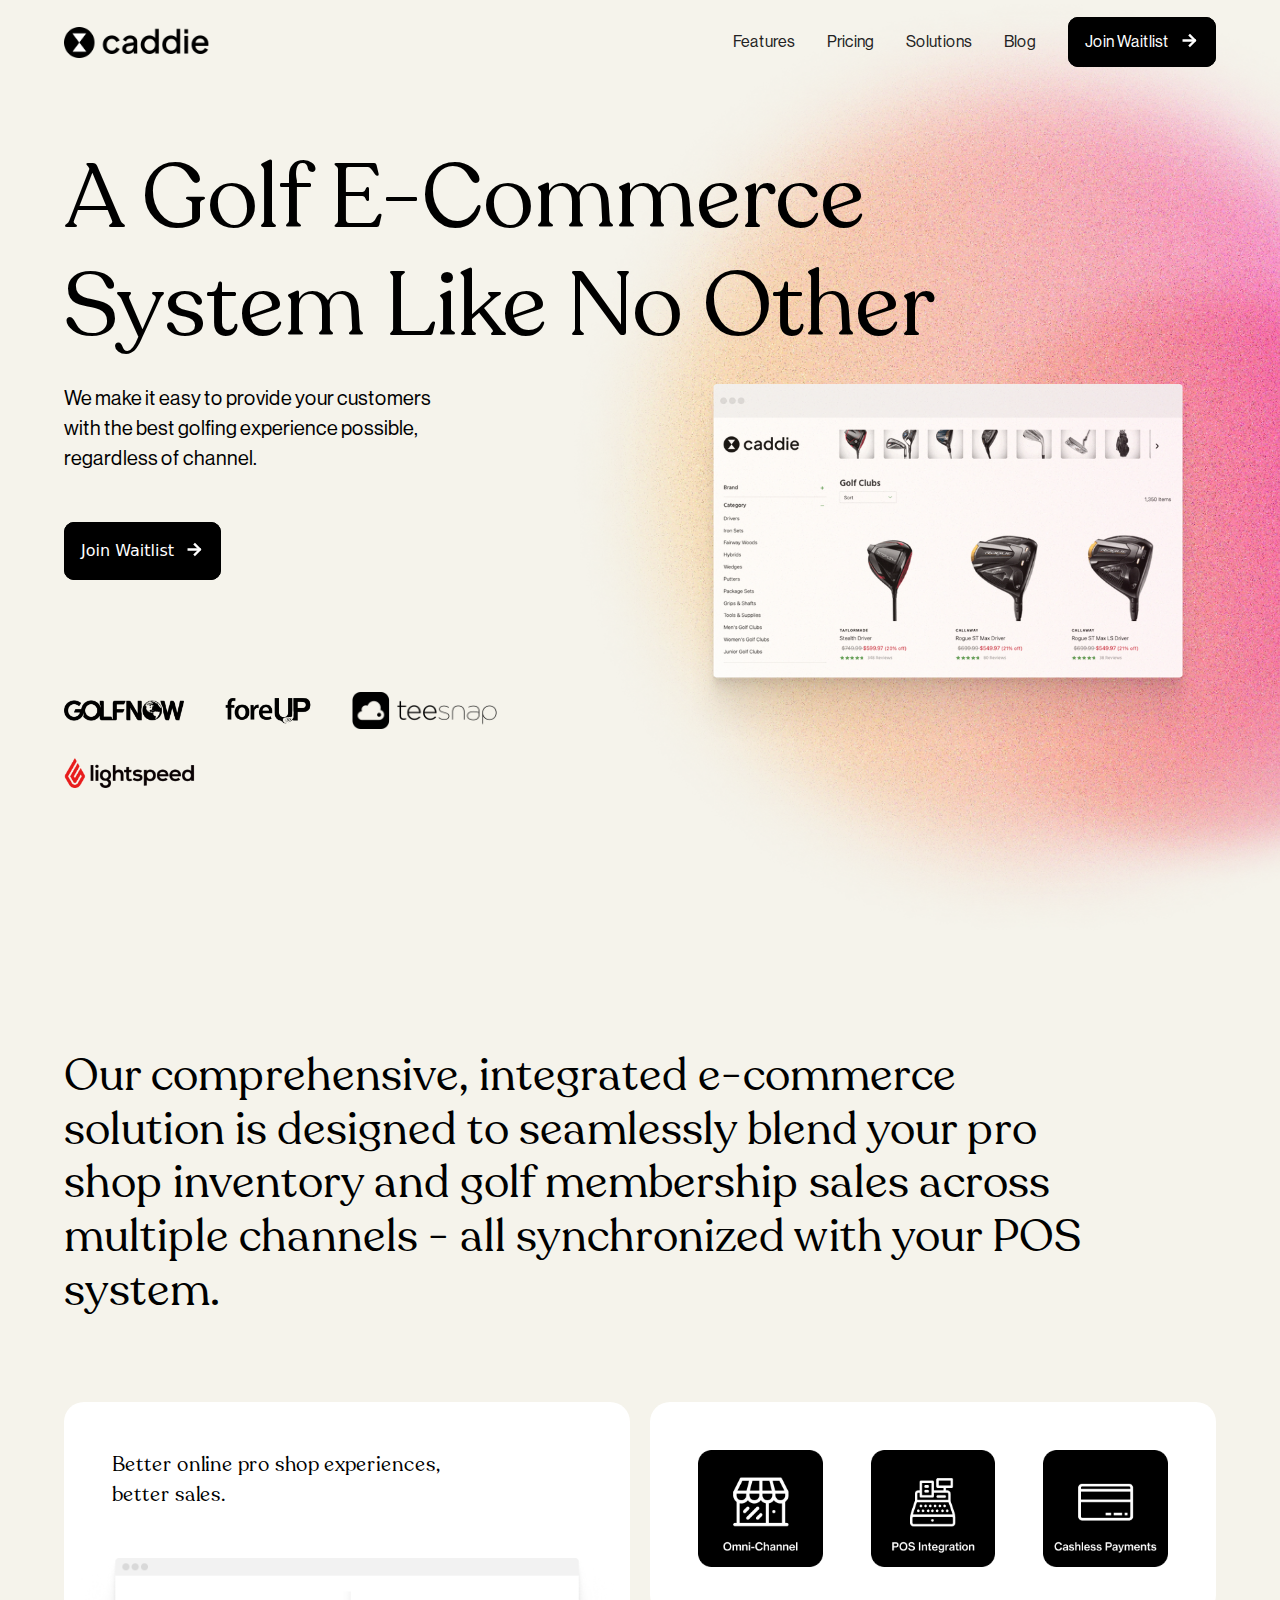
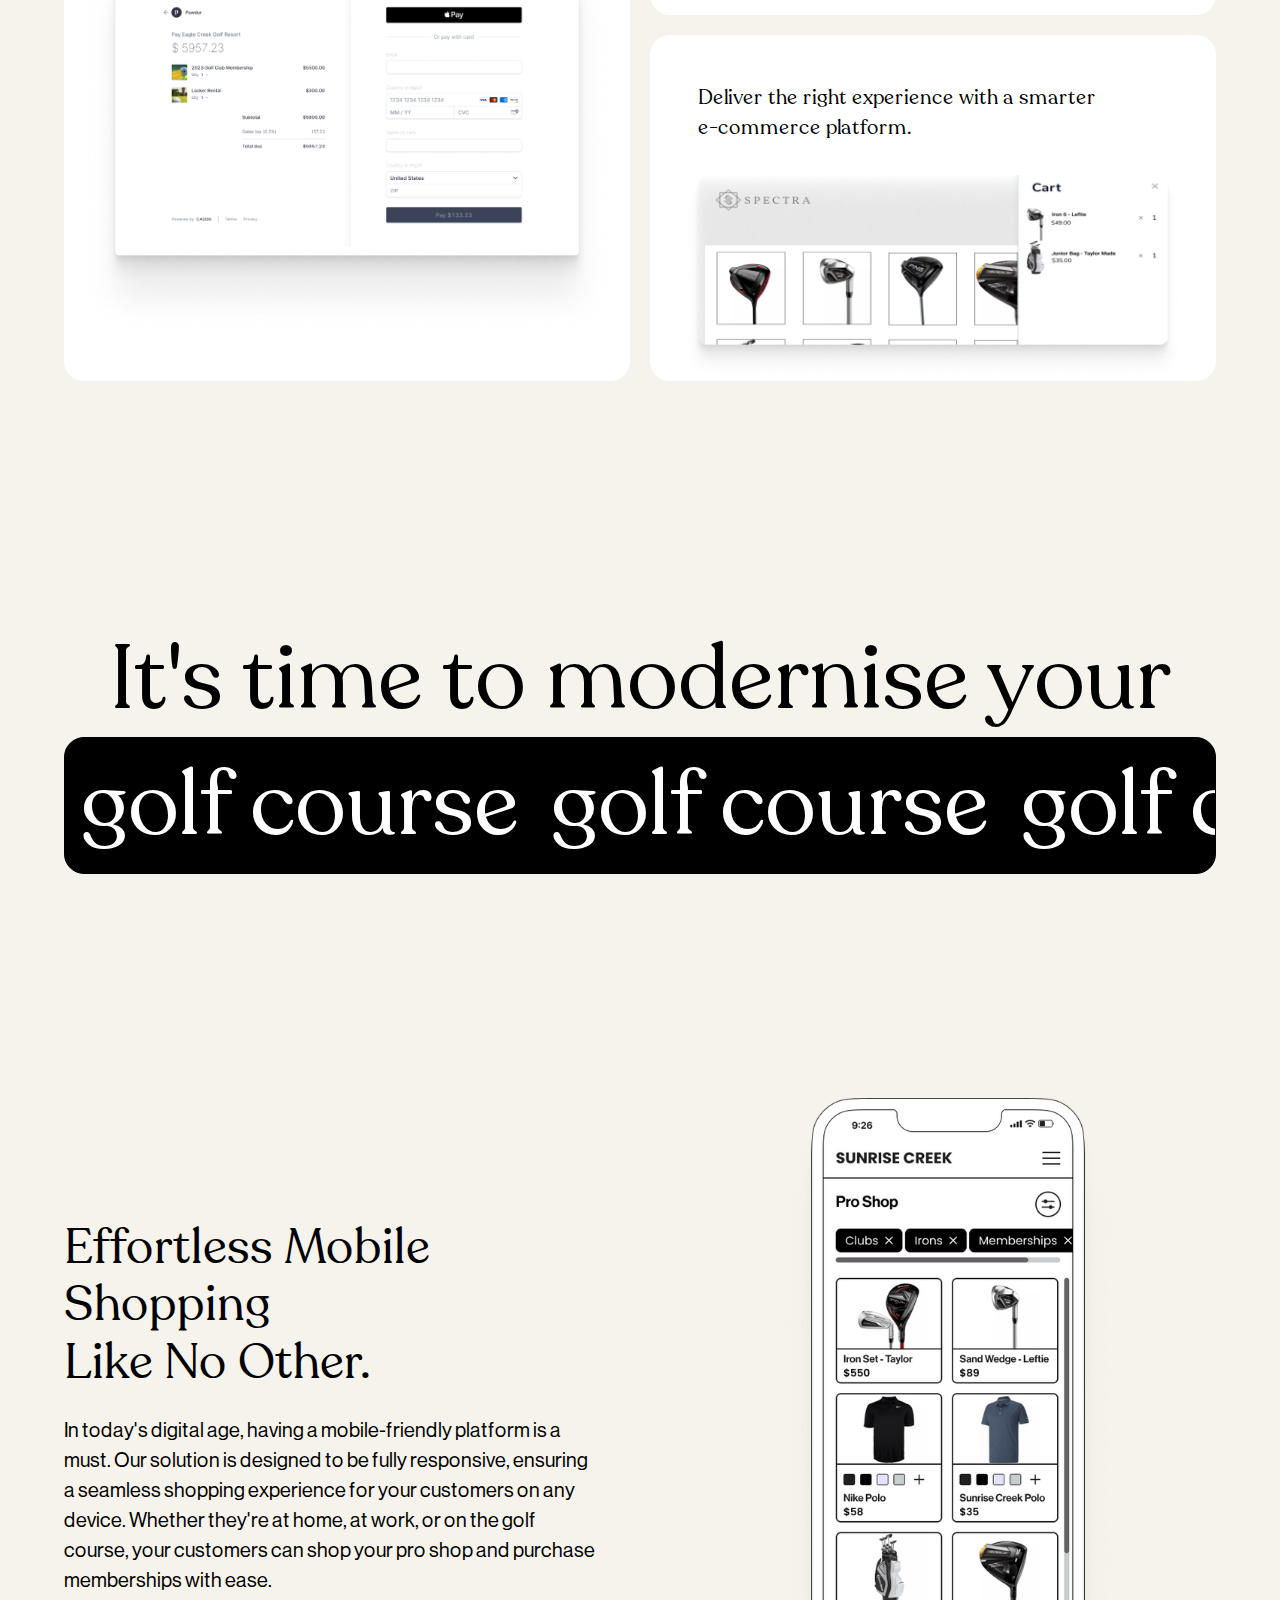
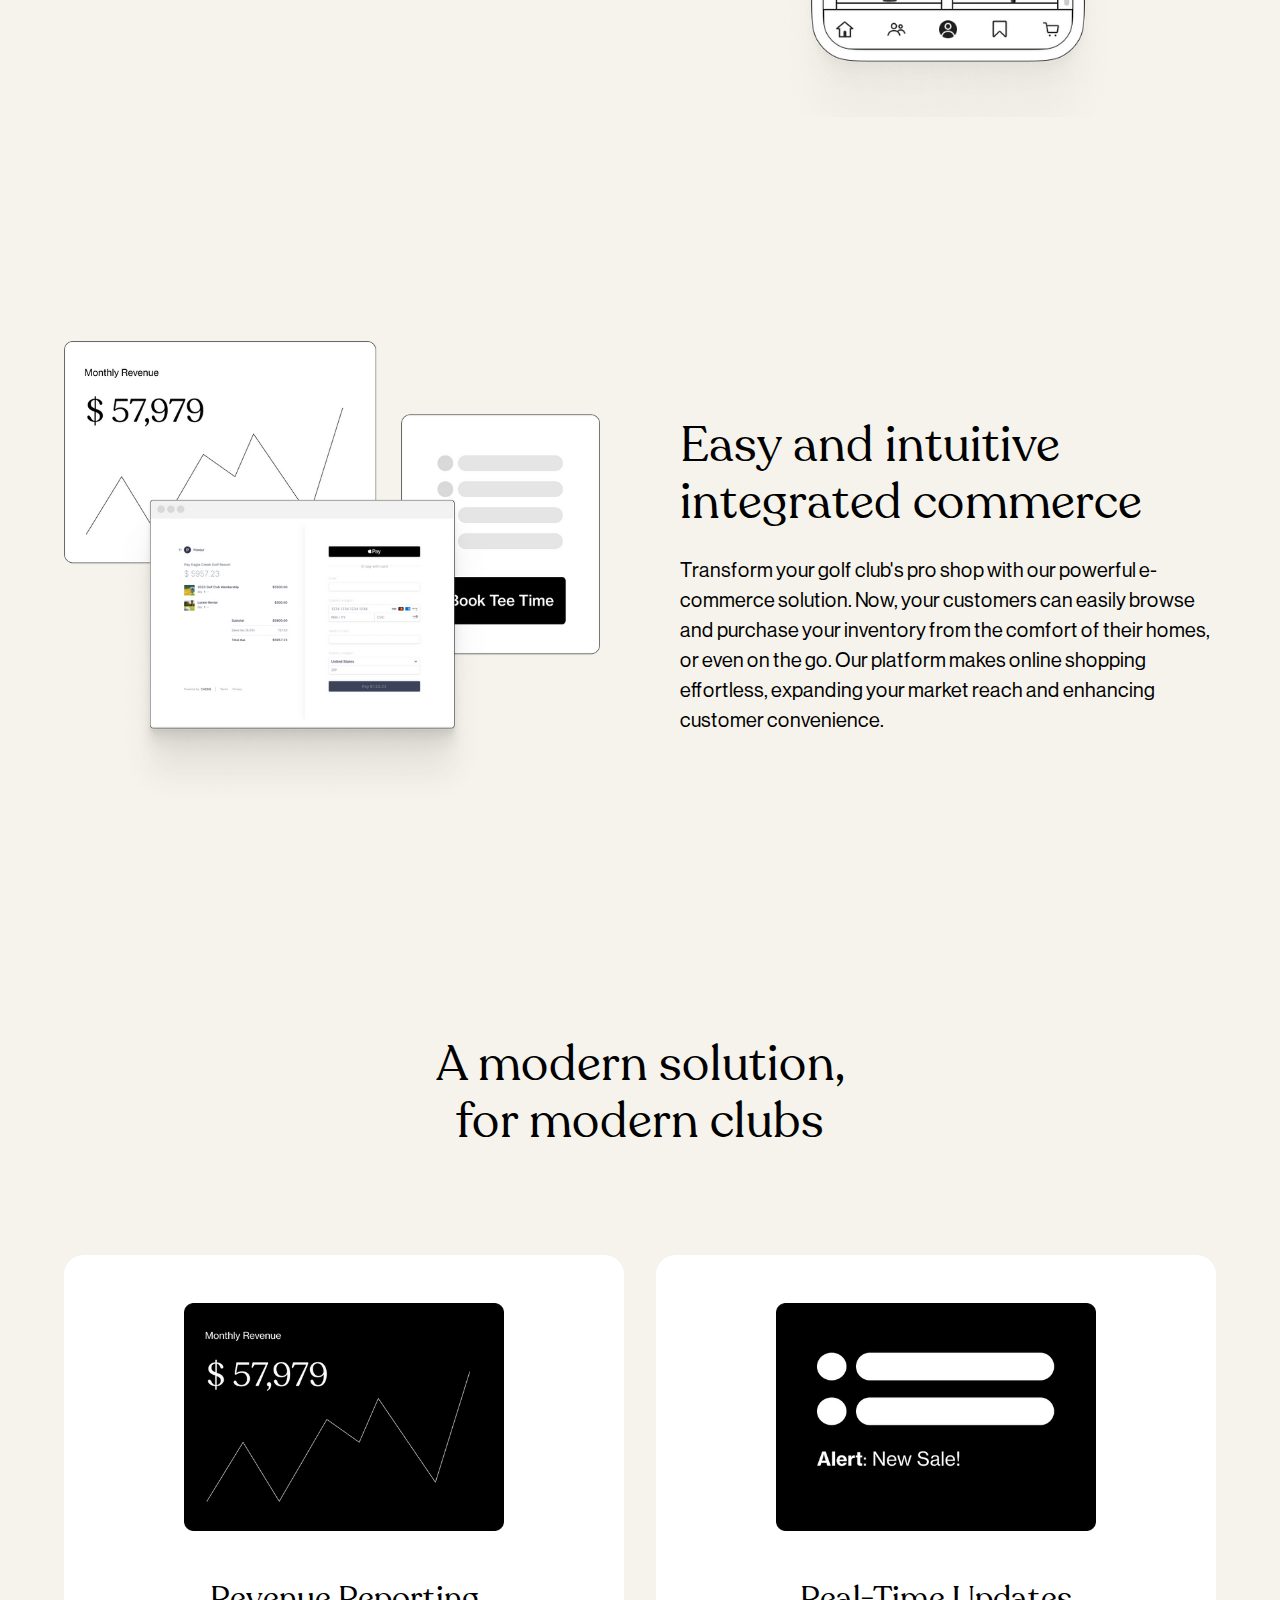
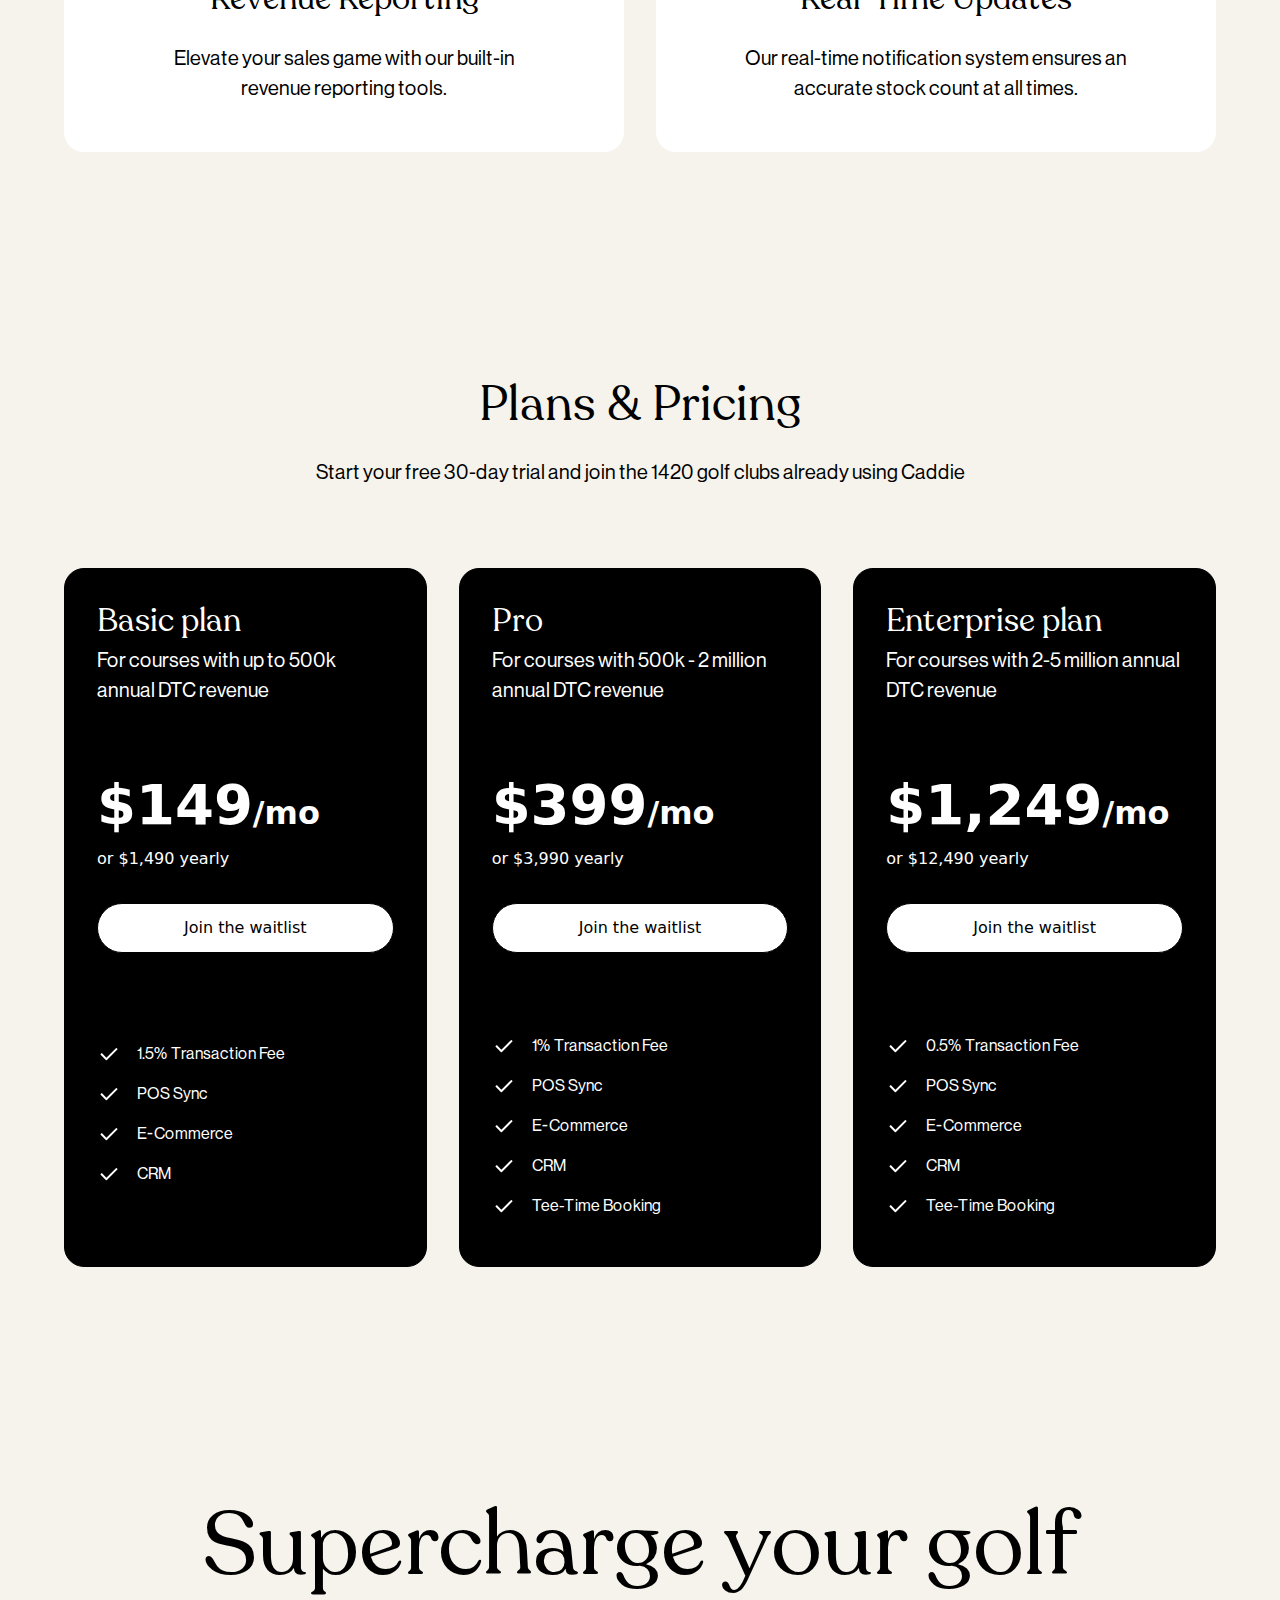
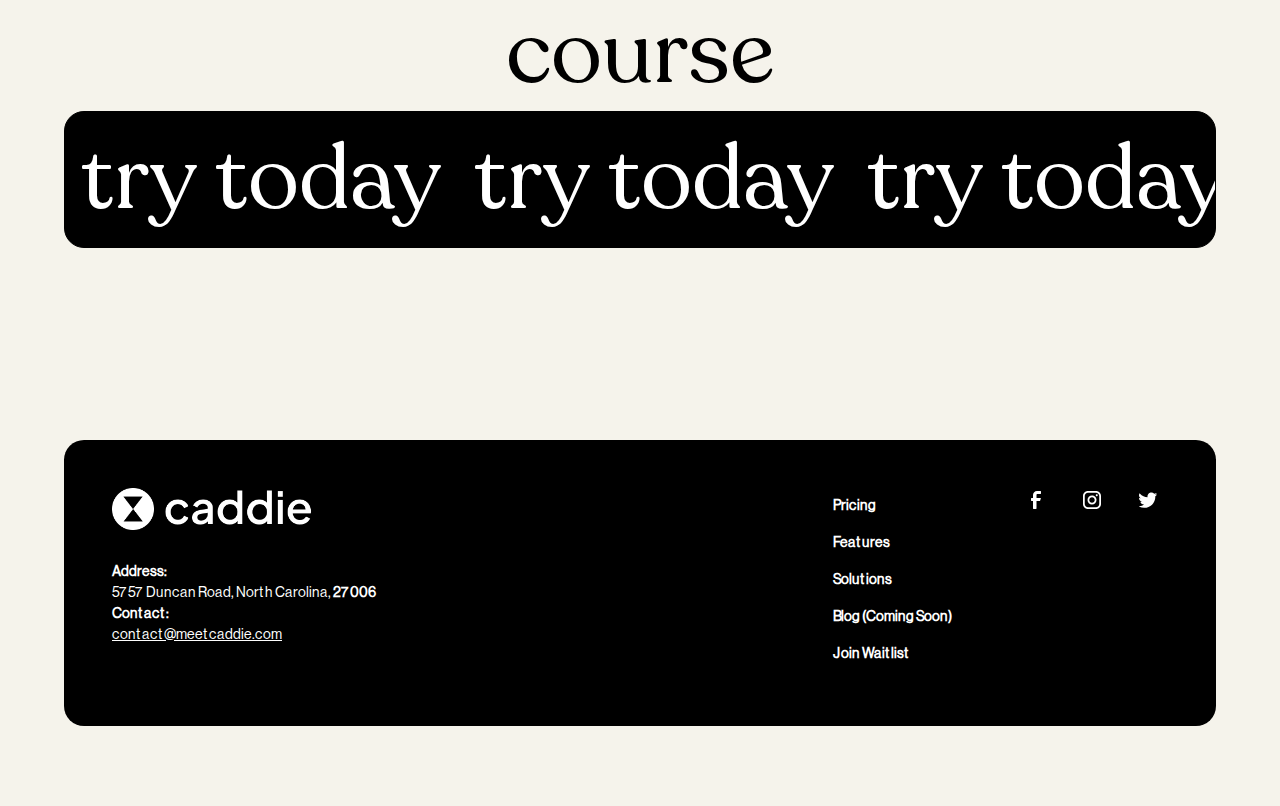
==== commit 76046545: "Add files via upload" ====
--- a/index.html
+++ b/index.html
@@ -1,10 +1,18 @@
 <!DOCTYPE html><!--  This site was created in Webflow. https://www.webflow.com  -->
-<!--  Last Published: Sun Jun 25 2023 02:22:25 GMT+0000 (Coordinated Universal Time)  -->
+<!--  Last Published: Fri Jun 30 2023 19:13:26 GMT+0000 (Coordinated Universal Time)  -->
 <html data-wf-page="6466a64ced4f08a33aeaf046" data-wf-site="6466a64ced4f08a33aeaf001">
 <head>
   <meta charset="utf-8">
   <title>Caddie - Golf E-Commerce POS System</title>
   <meta content="Caddie is a comprehensive, integrated e-commerce solution is designed to seamlessly blend your pro shop inventory and golf membership sales across multiple channels" name="description">
+  <meta content="Caddie - Golf E-Commerce POS System" property="og:title">
+  <meta content="Caddie is a comprehensive, integrated e-commerce solution is designed to seamlessly blend your pro shop inventory and golf membership sales across multiple channels" property="og:description">
+  <meta content="https://uploads-ssl.webflow.com/6466a64ced4f08a33aeaf001/649f265ded3c002440b20a8d_caddie_OG.png" property="og:image">
+  <meta content="Caddie - Golf E-Commerce POS System" property="twitter:title">
+  <meta content="Caddie is a comprehensive, integrated e-commerce solution is designed to seamlessly blend your pro shop inventory and golf membership sales across multiple channels" property="twitter:description">
+  <meta content="https://uploads-ssl.webflow.com/6466a64ced4f08a33aeaf001/649f265ded3c002440b20a8d_caddie_OG.png" property="twitter:image">
+  <meta property="og:type" content="website">
+  <meta content="summary_large_image" name="twitter:card">
   <meta content="width=device-width, initial-scale=1" name="viewport">
   <meta content="Webflow" name="generator">
   <link href="css/normalize.css" rel="stylesheet" type="text/css">
@@ -200,16 +208,16 @@
 </style>
     </div>
     <main class="main-wrapper">
-      <div data-animation="default" class="navbar1_component w-nav" data-easing2="ease" fs-scrolldisable-element="smart-nav" data-easing="ease" data-collapse="medium" data-w-id="ca8a96e0-d335-43a6-122e-f2d397828212" role="banner" data-duration="400">
-        <div class="navbar1_container">
-          <a href="#" class="navbar1_logo-link w-nav-brand"><img src="images/caddie_mainlogo.png" loading="lazy" alt="" class="navbar1_logo"></a>
-          <nav role="navigation" class="navbar1_menu is-page-height-tablet w-nav-menu">
-            <a href="#" class="navbar1_link w-nav-link">Features</a>
-            <a href="#" class="navbar1_link w-nav-link">Pricing</a>
-            <a href="#" class="navbar1_link w-nav-link">Customers</a>
+      <div data-animation="default" class="navbar_component w-nav" data-easing2="ease" fs-scrolldisable-element="smart-nav" data-easing="ease" data-collapse="medium" data-w-id="ca8a96e0-d335-43a6-122e-f2d397828212" role="banner" data-duration="400">
+        <div class="navbar_container">
+          <a href="#" class="navbar_logo-link w-nav-brand"><img src="images/caddie_mainlogo.png" loading="lazy" alt="caddie systems logo" class="navbar_logo"></a>
+          <nav role="navigation" class="navbar_menu is-page-height-tablet w-nav-menu">
+            <a href="#features" class="navbar1_link w-nav-link">Features</a>
+            <a href="#pricing" class="navbar1_link w-nav-link">Pricing</a>
+            <a href="#solutions" class="navbar1_link w-nav-link">Solutions</a>
             <a href="#" class="navbar1_link w-nav-link">Blog</a>
             <div class="navbar1_menu-buttons">
-              <a href="#" data-w-id="a20fdcea-b171-54fe-05f0-36efecdde5ba" class="button-2_wrapper w-inline-block">
+              <a href="mailto:waitlist@meetcaddie.com" data-w-id="a20fdcea-b171-54fe-05f0-36efecdde5ba" class="button-2_wrapper w-inline-block">
                 <div class="button is-small">
                   <div>Join Waitlist</div>
                   <div class="button-2_arrows">
@@ -226,7 +234,7 @@
               </a>
             </div>
           </nav>
-          <div class="navbar1_menu-button w-nav-button">
+          <div class="navbar_menu-button w-nav-button">
             <div class="menu-icon1">
               <div class="menu-icon1_line-top"></div>
               <div class="menu-icon1_line-middle">
@@ -237,184 +245,172 @@
           </div>
         </div>
       </div>
-      <header class="section_header1">
+      <aside id="hero" class="section_hero">
         <div class="padding-global">
           <div class="container-large">
             <div class="padding-section-xlarge">
-              <div class="margin-bottom margin-small">
-                <h1 class="heading">A Golf E-Commerce <br>System Like No Other</h1>
-              </div>
-              <div class="w-layout-grid header1_component">
-                <div class="header1_content">
-                  <p class="text-size-medium-2">We make it easy to provide your customers <br>with the best golfing experience possible, <br>regardless of channel.</p>
-                  <div class="margin-top margin-large">
-                    <div class="button-group">
-                      <a href="#" data-w-id="16bf6c73-b556-4869-e7fe-0938ca13710d" class="button-2_wrapper w-inline-block">
-                        <div class="button">
-                          <div>Join Waitlist</div>
-                          <div class="button-2_arrows">
-                            <div style="-webkit-transform:translate3d(-30px, 0, 0) scale3d(1, 1, 1) rotateX(0) rotateY(0) rotateZ(0) skew(0, 0);-moz-transform:translate3d(-30px, 0, 0) scale3d(1, 1, 1) rotateX(0) rotateY(0) rotateZ(0) skew(0, 0);-ms-transform:translate3d(-30px, 0, 0) scale3d(1, 1, 1) rotateX(0) rotateY(0) rotateZ(0) skew(0, 0);transform:translate3d(-30px, 0, 0) scale3d(1, 1, 1) rotateX(0) rotateY(0) rotateZ(0) skew(0, 0)" class="button-icon-1 w-embed"><svg width="15" height="15" viewbox="0 0 15 15" fill="none" xmlns="http://www.w3.org/2000/svg">
-                                <path d="M12.999 8.66624C13.6433 8.66624 14.1657 8.1439 14.1657 7.49957C14.1657 6.85524 13.6433 6.33291 12.999 6.33291L12.999 8.66624ZM1.68656 6.3329L0.519894 6.3329L0.519894 8.66623L1.68656 8.66623L1.68656 6.3329ZM12.999 6.33291L1.68656 6.3329L1.68656 8.66623L12.999 8.66624L12.999 6.33291Z" fill="currentColor"></path>
-                                <path d="M7.90918 2.40982L12.9998 7.50042L7.9092 12.591" stroke="currentColor" stroke-width="2.33333" stroke-linecap="square" stroke-linejoin="round"></path>
-                              </svg></div>
-                            <div style="-webkit-transform:translate3d(0px, 0, 0) scale3d(1, 1, 1) rotateX(0) rotateY(0) rotateZ(0) skew(0, 0);-moz-transform:translate3d(0px, 0, 0) scale3d(1, 1, 1) rotateX(0) rotateY(0) rotateZ(0) skew(0, 0);-ms-transform:translate3d(0px, 0, 0) scale3d(1, 1, 1) rotateX(0) rotateY(0) rotateZ(0) skew(0, 0);transform:translate3d(0px, 0, 0) scale3d(1, 1, 1) rotateX(0) rotateY(0) rotateZ(0) skew(0, 0)" class="button-icon-2 w-embed"><svg width="15" height="15" viewbox="0 0 15 15" fill="none" xmlns="http://www.w3.org/2000/svg">
-                                <path d="M12.999 8.66624C13.6433 8.66624 14.1657 8.1439 14.1657 7.49957C14.1657 6.85524 13.6433 6.33291 12.999 6.33291L12.999 8.66624ZM1.68656 6.3329L0.519894 6.3329L0.519894 8.66623L1.68656 8.66623L1.68656 6.3329ZM12.999 6.33291L1.68656 6.3329L1.68656 8.66623L12.999 8.66624L12.999 6.33291Z" fill="currentColor"></path>
-                                <path d="M7.90918 2.40982L12.9998 7.50042L7.9092 12.591" stroke="currentColor" stroke-width="2.33333" stroke-linecap="square" stroke-linejoin="round"></path>
-                              </svg></div>
-                          </div>
-                        </div>
-                      </a>
-                    </div>
-                  </div>
-                  <div class="margin-top margin-xhuge">
-                    <div class="logo3_list">
-                      <div id="w-node-b7f922e5-fc9b-cd5d-f8b2-6aaae8600e34-3aeaf046" class="logo3_wrapper"><img src="images/GN_White.png" loading="lazy" alt="" class="logo3_logo"></div>
-                      <div id="w-node-b7f922e5-fc9b-cd5d-f8b2-6aaae8600e36-3aeaf046" class="logo3_wrapper"><img src="images/ForeUP_White.png" loading="lazy" alt="" class="logo3_logo"></div>
-                      <div id="w-node-b7f922e5-fc9b-cd5d-f8b2-6aaae8600e38-3aeaf046" class="logo3_wrapper"><img src="images/logo-teesnap.webp" loading="lazy" alt="" class="logo3_logo"></div>
-                      <div id="w-node-b7f922e5-fc9b-cd5d-f8b2-6aaae8600e3a-3aeaf046" class="logo3_wrapper"><img src="images/ls-logo.png" loading="lazy" alt="" class="logo3_logo_ls"></div>
-                    </div>
-                  </div>
-                </div>
-                <div class="header1_image-wrapper"><img src="images/hero_browser.png" loading="eager" sizes="(max-width: 991px) 90vw, 42vw" srcset="images/hero_browser-p-500.png 500w, images/hero_browser-p-800.png 800w, images/hero_browser-p-1080.png 1080w, images/hero_browser.png 1280w" alt="" class="header_image"></div>
-              </div>
-            </div>
-          </div>
-        </div>
-      </header>
-      <header class="section_header46">
+              <h1 class="heading">A Golf E-Commerce <br>System Like No Other</h1>
+              <div class="spacer-small"></div>
+              <div class="w-layout-grid hero_component">
+                <div class="hero_content">
+                  <p class="text-size-medium">We make it easy to provide your customers <br>with the best golfing experience possible, <br>regardless of channel.</p>
+                  <div class="spacer-large"></div>
+                  <div class="button-group">
+                    <a href="mailto:waitlist@meetcaddie.com" data-w-id="16bf6c73-b556-4869-e7fe-0938ca13710d" class="button-2_wrapper w-inline-block">
+                      <div class="button">
+                        <div>Join Waitlist</div>
+                        <div class="button-2_arrows">
+                          <div style="-webkit-transform:translate3d(-30px, 0, 0) scale3d(1, 1, 1) rotateX(0) rotateY(0) rotateZ(0) skew(0, 0);-moz-transform:translate3d(-30px, 0, 0) scale3d(1, 1, 1) rotateX(0) rotateY(0) rotateZ(0) skew(0, 0);-ms-transform:translate3d(-30px, 0, 0) scale3d(1, 1, 1) rotateX(0) rotateY(0) rotateZ(0) skew(0, 0);transform:translate3d(-30px, 0, 0) scale3d(1, 1, 1) rotateX(0) rotateY(0) rotateZ(0) skew(0, 0)" class="button-icon-1 w-embed"><svg width="15" height="15" viewbox="0 0 15 15" fill="none" xmlns="http://www.w3.org/2000/svg">
+                              <path d="M12.999 8.66624C13.6433 8.66624 14.1657 8.1439 14.1657 7.49957C14.1657 6.85524 13.6433 6.33291 12.999 6.33291L12.999 8.66624ZM1.68656 6.3329L0.519894 6.3329L0.519894 8.66623L1.68656 8.66623L1.68656 6.3329ZM12.999 6.33291L1.68656 6.3329L1.68656 8.66623L12.999 8.66624L12.999 6.33291Z" fill="currentColor"></path>
+                              <path d="M7.90918 2.40982L12.9998 7.50042L7.9092 12.591" stroke="currentColor" stroke-width="2.33333" stroke-linecap="square" stroke-linejoin="round"></path>
+                            </svg></div>
+                          <div style="-webkit-transform:translate3d(0px, 0, 0) scale3d(1, 1, 1) rotateX(0) rotateY(0) rotateZ(0) skew(0, 0);-moz-transform:translate3d(0px, 0, 0) scale3d(1, 1, 1) rotateX(0) rotateY(0) rotateZ(0) skew(0, 0);-ms-transform:translate3d(0px, 0, 0) scale3d(1, 1, 1) rotateX(0) rotateY(0) rotateZ(0) skew(0, 0);transform:translate3d(0px, 0, 0) scale3d(1, 1, 1) rotateX(0) rotateY(0) rotateZ(0) skew(0, 0)" class="button-icon-2 w-embed"><svg width="15" height="15" viewbox="0 0 15 15" fill="none" xmlns="http://www.w3.org/2000/svg">
+                              <path d="M12.999 8.66624C13.6433 8.66624 14.1657 8.1439 14.1657 7.49957C14.1657 6.85524 13.6433 6.33291 12.999 6.33291L12.999 8.66624ZM1.68656 6.3329L0.519894 6.3329L0.519894 8.66623L1.68656 8.66623L1.68656 6.3329ZM12.999 6.33291L1.68656 6.3329L1.68656 8.66623L12.999 8.66624L12.999 6.33291Z" fill="currentColor"></path>
+                              <path d="M7.90918 2.40982L12.9998 7.50042L7.9092 12.591" stroke="currentColor" stroke-width="2.33333" stroke-linecap="square" stroke-linejoin="round"></path>
+                            </svg></div>
+                        </div>
+                      </div>
+                    </a>
+                  </div>
+                  <div class="spacer-xhuge"></div>
+                  <div class="logo_list">
+                    <div id="w-node-b7f922e5-fc9b-cd5d-f8b2-6aaae8600e34-3aeaf046" class="logo_wrapper"><img src="images/GN_White.png" loading="lazy" alt="caddie golfnow logo" class="logo3_logo"></div>
+                    <div id="w-node-b7f922e5-fc9b-cd5d-f8b2-6aaae8600e36-3aeaf046" class="logo_wrapper"><img src="images/ForeUP_White.png" loading="lazy" alt="caddie foreup logo" class="logo3_logo"></div>
+                    <div id="w-node-b7f922e5-fc9b-cd5d-f8b2-6aaae8600e38-3aeaf046" class="logo_wrapper"><img src="images/logo-teesnap.webp" loading="lazy" alt="caddie teesnap logo" class="logo3_logo"></div>
+                    <div id="w-node-b7f922e5-fc9b-cd5d-f8b2-6aaae8600e3a-3aeaf046" class="logo_wrapper"><img src="images/ls-logo.png" loading="lazy" alt="caddie lightspeed logo" class="logo3_logo_ls"></div>
+                  </div>
+                </div>
+                <div class="hero_image-wrapper"><img src="images/hero_browser.png" loading="eager" sizes="(max-width: 991px) 90vw, 42vw" srcset="images/hero_browser-p-500.png 500w, images/hero_browser-p-800.png 800w, images/hero_browser-p-1080.png 1080w, images/hero_browser.png 1280w" alt="Caddie product demo Image" class="hero_image"></div>
+              </div>
+            </div>
+          </div>
+        </div>
+      </aside>
+      <section id="features" class="section_features">
         <div class="padding-global">
           <div class="container-large">
             <div class="padding-section-large">
               <div class="max-width-xlarge">
-                <div class="margin-bottom margin-xlarge">
-                  <h2 class="heading-2">Our comprehensive, integrated e-commerce solution is designed to seamlessly blend your pro shop inventory and golf membership sales across multiple channels - all synchronized with your POS system.</h2>
-                </div>
-              </div>
-              <div id="w-node-e31a21a6-8588-54b8-4dbb-8d606096290f-3aeaf046" class="w-layout-layout quick-stack wf-layout-layout">
-                <div id="w-node-_2973ee0a-5ee7-0190-66ab-6260456cdf5b-3aeaf046" class="w-layout-cell">
-                  <div id="w-node-_36072663-be6b-202f-37f3-4da8a98a1116-3aeaf046" class="layout366_card-large">
-                    <div class="layout366_card-large-content">
-                      <div class="layout366_card-large-content-top">
+                <h2 class="heading-2">Our comprehensive, integrated e-commerce solution is designed to seamlessly blend your pro shop inventory and golf membership sales across multiple channels - all synchronized with your POS system.</h2>
+                <div class="spacer-xlarge"></div>
+              </div>
+              <div id="w-node-e31a21a6-8588-54b8-4dbb-8d606096290f-3aeaf046" class="w-layout-layout features_component wf-layout-layout">
+                <div id="w-node-_2973ee0a-5ee7-0190-66ab-6260456cdf5b-3aeaf046" class="w-layout-cell features_content_left">
+                  <div id="w-node-_36072663-be6b-202f-37f3-4da8a98a1116-3aeaf046" class="features_card-large">
+                    <div class="features_card-large-content">
+                      <div class="features_card-large-content-top">
                         <p class="text-size-large">Better online pro shop experiences,<br>better sales.</p>
                       </div>
                     </div>
-                    <div id="w-node-_36072663-be6b-202f-37f3-4da8a98a1117-3aeaf046" class="layout366_card-large-image-wrapper"><img src="images/card-1.png" loading="lazy" srcset="images/card-1-p-500.png 500w, images/card-1-p-800.png 800w, images/card-1-p-1080.png 1080w, images/card-1.png 1210w" sizes="90vw" alt="" class="layout366_card-large-image"></div>
-                  </div>
-                </div>
-                <div id="w-node-d5eebfc3-542d-200b-8a7f-e0117a77128a-3aeaf046" class="w-layout-cell cell">
-                  <div class="layout235_card-small-content">
-                    <div class="layout235_card-small">
-                      <div class="w-layout-grid layout235_component">
-                        <div class="layout235_item">
-                          <div class="layout178_image-wrapper"><img src="images/icon_1_features.png" loading="lazy" alt="" class="layout235_image"></div>
-                        </div>
-                        <div class="layout235_item">
-                          <div class="layout178_image-wrapper"><img src="images/icon_2_features.png" loading="lazy" alt="" class="layout235_image"></div>
-                        </div>
-                        <div class="layout235_item">
-                          <div class="layout178_image-wrapper"><img src="images/icon_3_features.png" loading="lazy" alt="" class="layout235_image"></div>
-                        </div>
-                      </div>
-                    </div>
-                  </div>
-                </div>
-                <div id="w-node-c19ab4e6-5038-3abf-2f25-1e493a51c00d-3aeaf046" class="w-layout-cell">
-                  <div class="layout366_card-small-2">
-                    <div class="layout366_card-small-content-2">
-                      <div class="layout366_card-large-content-top">
+                    <div id="w-node-_36072663-be6b-202f-37f3-4da8a98a1117-3aeaf046" class="features_card-large-image-wrapper"><img src="images/card-1.png" loading="lazy" srcset="images/card-1-p-500.png 500w, images/card-1-p-800.png 800w, images/card-1-p-1080.png 1080w, images/card-1.png 1210w" sizes="90vw" alt="Caddie features Images" class="features_card-large-image"></div>
+                  </div>
+                </div>
+                <div id="w-node-d5eebfc3-542d-200b-8a7f-e0117a77128a-3aeaf046" class="w-layout-cell features_content_top_right">
+                  <div class="features_card-small-content">
+                    <div class="features_card-small">
+                      <div class="w-layout-grid content_top_right_component">
+                        <div class="features_item">
+                          <div class="features_image-wrapper"><img src="images/icon_1_features.png" loading="lazy" alt="caddie omni-channel icon" class="features_image"></div>
+                        </div>
+                        <div class="features_item">
+                          <div class="features_image-wrapper"><img src="images/icon_2_features.png" loading="lazy" alt="caddie pos integration icon" class="features_image"></div>
+                        </div>
+                        <div class="features_item">
+                          <div class="features_image-wrapper"><img src="images/icon_3_features.png" loading="lazy" alt="caddie cashless payments icon" class="features_image"></div>
+                        </div>
+                      </div>
+                    </div>
+                  </div>
+                </div>
+                <div id="w-node-c19ab4e6-5038-3abf-2f25-1e493a51c00d-3aeaf046" class="w-layout-cell features_content_bottom_right">
+                  <div class="features_card-small-2">
+                    <div class="features_card-small-content-2">
+                      <div class="features_card-large-content-top">
                         <p class="text-size-large">Deliver the right experience with a smarter<br>e-commerce platform.</p>
                       </div>
                     </div>
-                    <div id="w-node-_8acc68a5-f530-79d5-9d7e-729545df0e68-3aeaf046" class="layout366_card-small-image-wrapper-2"><img src="images/card_3.png" loading="lazy" sizes="(max-width: 479px) 83vw, (max-width: 767px) 86vw, (max-width: 991px) 87vw, 88vw" srcset="images/card_3-p-500.png 500w, images/card_3-p-800.png 800w, images/card_3.png 1048w" alt="" class="layout366_card-large-image"></div>
-                  </div>
-                </div>
-              </div>
-            </div>
-          </div>
-        </div>
-      </header>
-      <section class="section_layout366">
-        <div class="padding-global">
-          <div class="container-large"></div>
+                    <div id="w-node-_8acc68a5-f530-79d5-9d7e-729545df0e68-3aeaf046" class="features_card-small-image-wrapper-2"><img src="images/card_3.png" loading="lazy" sizes="(max-width: 479px) 83vw, (max-width: 767px) 86vw, (max-width: 991px) 87vw, 88vw" srcset="images/card_3-p-500.png 500w, images/card_3-p-800.png 800w, images/card_3.png 1048w" alt="caddie e-commerce screenshot demo" class="features_card-large-image"></div>
+                  </div>
+                </div>
+              </div>
+            </div>
+          </div>
         </div>
       </section>
-      <section class="section_banner wf-section">
+      <article id="banner_1" class="section_banner wf-section">
         <header class="banner_header">
           <div class="padding-global">
             <div class="container-large">
               <div class="text-align-center">
-                <div class="margin-bottom margin-tiny">
-                  <h3 class="banner_text_top">It&#x27;s time to modernise your</h3>
-                </div>
+                <h3 class="banner_text_top">It&#x27;s time to modernise your</h3>
+                <div class="spacer-tiny"></div>
               </div>
             </div>
           </div>
         </header>
-        <section data-w-id="8a3e2307-990a-efc7-cc1e-2d75ff814bb7" class="section_banner11">
+        <section data-w-id="8a3e2307-990a-efc7-cc1e-2d75ff814bb7" class="banner_cta">
           <div class="padding-bottom padding-xhuge">
-            <div class="banner11_component">
-              <div class="banner11_wrapper">
-                <div class="banner11_marquee">
-                  <div class="banner11_text-wrapper">
-                    <div class="banner11_text">golf course</div>
-                  </div>
-                  <div class="banner11_text-wrapper">
-                    <div class="banner11_text">golf course</div>
-                  </div>
-                  <div class="banner11_text-wrapper">
-                    <div class="banner11_text">golf course</div>
-                  </div>
-                  <div class="banner11_text-wrapper">
-                    <div class="banner11_text">golf course</div>
-                  </div>
-                  <div class="banner11_text-wrapper">
-                    <div class="banner11_text">golf course</div>
-                  </div>
-                  <div class="banner11_text-wrapper">
-                    <div class="banner11_text">golf course</div>
-                  </div>
-                  <div class="banner11_text-wrapper">
-                    <div class="banner11_text">golf course</div>
-                  </div>
-                  <div class="banner11_text-wrapper">
-                    <div class="banner11_text">golf course</div>
-                  </div>
-                  <div class="banner11_text-wrapper">
-                    <div class="banner11_text">golf course</div>
+            <div class="banner_component">
+              <div class="banner_wrapper">
+                <div class="banner_marquee">
+                  <div class="banner_text-wrapper">
+                    <div class="banner_text">golf course</div>
+                  </div>
+                  <div class="banner_text-wrapper">
+                    <div class="banner_text">golf course</div>
+                  </div>
+                  <div class="banner_text-wrapper">
+                    <div class="banner_text">golf course</div>
+                  </div>
+                  <div class="banner_text-wrapper">
+                    <div class="banner_text">golf course</div>
+                  </div>
+                  <div class="banner_text-wrapper">
+                    <div class="banner_text">golf course</div>
+                  </div>
+                  <div class="banner_text-wrapper">
+                    <div class="banner_text">golf course</div>
+                  </div>
+                  <div class="banner_text-wrapper">
+                    <div class="banner_text">golf course</div>
+                  </div>
+                  <div class="banner_text-wrapper">
+                    <div class="banner_text">golf course</div>
+                  </div>
+                  <div class="banner_text-wrapper">
+                    <div class="banner_text">golf course</div>
                   </div>
                 </div>
               </div>
             </div>
           </div>
         </section>
-      </section>
-      <section class="section_layout3">
+      </article>
+      <section id="mobile" class="section_mobile">
         <div class="padding-global">
           <div class="container-large">
             <div class="padding-section-large">
-              <div class="w-layout-grid layout3_component">
-                <div class="layout3_content">
-                  <div class="margin-bottom margin-small">
-                    <h3 class="heading-3">Effortless Mobile Shopping <br>Like No Other.</h3>
-                  </div>
+              <div class="w-layout-grid mobile_component">
+                <div class="mobile_content">
+                  <h3 class="heading-3">Effortless Mobile Shopping <br>Like No Other.</h3>
+                  <div class="spacer-small"></div>
                   <p class="text-size-medium-4">In today&#x27;s digital age, having a mobile-friendly platform is a must. Our solution is designed to be fully responsive, ensuring a seamless shopping experience for your customers on any device. Whether they&#x27;re at home, at work, or on the golf course, your customers can shop your pro shop and purchase memberships with ease.</p>
                 </div>
-                <div class="layout3_image-wrapper"><img src="images/feature-mobile.png" loading="lazy" sizes="(max-width: 479px) 72vw, (max-width: 767px) 63vw, (max-width: 991px) 30vw, 29vw" srcset="images/feature-mobile-p-500.png 500w, images/feature-mobile.png 586w" alt="" class="layout3_image"></div>
+                <div class="mobile_image-wrapper"><img src="images/feature-mobile.png" loading="lazy" sizes="(max-width: 479px) 72vw, (max-width: 767px) 63vw, (max-width: 991px) 30vw, 29vw" srcset="images/feature-mobile-p-500.png 500w, images/feature-mobile.png 586w" alt="Caddie mobile demo image" class="mobile_image"></div>
               </div>
             </div>
           </div>
         </div>
       </section>
-      <section class="section_layout194">
+      <section id="commerce" class="section_commerce">
         <div class="padding-global">
           <div class="container-large">
             <div class="padding-section-large">
-              <div class="w-layout-grid layout194_component">
-                <div class="layout194_image-wrapper"><img src="images/feature_integration.png" loading="lazy" sizes="(max-width: 479px) 100vw, (max-width: 767px) 90vw, (max-width: 991px) 43vw, 42vw" srcset="images/feature_integration-p-500.png 500w, images/feature_integration-p-800.png 800w, images/feature_integration-p-1080.png 1080w, images/feature_integration.png 1154w" alt="" class="layout194_image"></div>
-                <div id="w-node-_2e1692d0-fd93-9ccf-d751-53ec81c8c701-3aeaf046" class="layout194_content">
-                  <div class="margin-bottom margin-small">
-                    <h3 class="heading-3">Easy and intuitive integrated commerce</h3>
-                  </div>
+              <div class="w-layout-grid commerce_component">
+                <div class="commerce_image-wrapper"><img src="images/feature_integration.png" loading="lazy" sizes="(max-width: 479px) 100vw, (max-width: 767px) 90vw, (max-width: 991px) 43vw, 42vw" srcset="images/feature_integration-p-500.png 500w, images/feature_integration-p-800.png 800w, images/feature_integration-p-1080.png 1080w, images/feature_integration.png 1154w" alt="caddie seamless integrations" class="commerce_image"></div>
+                <div id="w-node-_2e1692d0-fd93-9ccf-d751-53ec81c8c701-3aeaf046" class="commerce_content">
+                  <h3 class="heading-3">Easy and intuitive integrated commerce</h3>
+                  <div class="spacer-small"></div>
                   <p class="text-size-medium-4">Transform your golf club&#x27;s pro shop with our powerful e-commerce solution. Now, your customers can easily browse and purchase your inventory from the comfort of their homes, or even on the go. Our platform makes online shopping effortless, expanding your market reach and enhancing customer convenience.</p>
                 </div>
               </div>
@@ -422,39 +418,35 @@
           </div>
         </div>
       </section>
-      <section class="section_layout361">
+      <section id="solutions" class="section_solutions">
         <div class="padding-global">
           <div class="container-large">
             <div class="padding-section-large">
-              <div class="margin-bottom margin-xxlarge">
-                <div class="text-align-center">
-                  <div class="max-width-large align-center">
-                    <div class="margin-bottom margin-small">
-                      <h2 class="heading-3">A modern solution,<br>for modern clubs</h2>
-                    </div>
-                  </div>
-                </div>
-              </div>
-              <div class="w-layout-grid layout361_component">
-                <div class="w-layout-grid layout361_row">
-                  <div class="layout361_card">
-                    <div id="w-node-_229639a9-9c56-01e1-6ca5-be4a2634a7f3-3aeaf046" class="layout361_image-wrapper"><img src="images/reporting-card.png" loading="lazy" sizes="(max-width: 479px) 49vw, (max-width: 767px) 54vw, (max-width: 991px) 24vw, 25vw" srcset="images/reporting-card-p-500.png 500w, images/reporting-card.png 672w" alt="" class="layout361_image"></div>
-                    <div class="layout361_card-content">
-                      <div class="layout361_card-content-top text-align-center">
-                        <div class="margin-bottom margin-small">
-                          <h4 class="heading-5">Revenue Reporting<br></h4>
-                        </div>
+              <div class="text-align-center">
+                <div class="max-width-large align-center">
+                  <h2 class="heading-3">A modern solution,<br>for modern clubs</h2>
+                  <div class="spacer-small"></div>
+                </div>
+              </div>
+              <div class="spacer-xxlarge"></div>
+              <div class="w-layout-grid solutions_component">
+                <div class="w-layout-grid solutions_row">
+                  <div class="solutions_card">
+                    <div id="w-node-_229639a9-9c56-01e1-6ca5-be4a2634a7f3-3aeaf046" class="solutions_image-wrapper"><img src="images/reporting-card.png" loading="lazy" sizes="(max-width: 479px) 49vw, (max-width: 767px) 54vw, (max-width: 991px) 24vw, 25vw" srcset="images/reporting-card-p-500.png 500w, images/reporting-card.png 672w" alt="Caddie revenue reporting" class="solutions_image"></div>
+                    <div class="solutions_card-content">
+                      <div class="solutions_card-content-top text-align-center">
+                        <h4 class="heading-5">Revenue Reporting<br></h4>
+                        <div class="spacer-small"></div>
                         <p class="text-size-medium">Elevate your sales game with our built-in revenue reporting tools.</p>
                       </div>
                     </div>
                   </div>
-                  <div class="layout361_card">
-                    <div id="w-node-_229639a9-9c56-01e1-6ca5-be4a2634a809-3aeaf046" class="layout361_image-wrapper"><img src="images/updates-card.png" loading="lazy" sizes="(max-width: 479px) 49vw, (max-width: 767px) 54vw, (max-width: 991px) 24vw, 25vw" srcset="images/updates-card-p-500.png 500w, images/updates-card.png 672w" alt="" class="layout361_image"></div>
-                    <div class="layout361_card-content text-align-center">
-                      <div class="layout361_card-content-top">
-                        <div class="margin-bottom margin-small">
-                          <h4 class="heading-5">Real-Time Updates</h4>
-                        </div>
+                  <div class="solutions_card">
+                    <div id="w-node-_229639a9-9c56-01e1-6ca5-be4a2634a809-3aeaf046" class="solutions_image-wrapper"><img src="images/updates-card.png" loading="lazy" sizes="(max-width: 479px) 49vw, (max-width: 767px) 54vw, (max-width: 991px) 24vw, 25vw" srcset="images/updates-card-p-500.png 500w, images/updates-card.png 672w" alt="caddie real-time updates image" class="solutions_image"></div>
+                    <div class="solutions_card-content text-align-center">
+                      <div class="solutions_card-content-top">
+                        <h4 class="heading-5">Real-Time Updates</h4>
+                        <div class="spacer-small"></div>
                         <p class="text-size-medium">Our real-time notification system ensures an accurate stock count at all times.</p>
                       </div>
                     </div>
@@ -465,66 +457,62 @@
           </div>
         </div>
       </section>
-      <section class="section_pricing20">
+      <section id="pricing" class="section_pricing">
         <div class="padding-global">
           <div class="container-large">
             <div class="padding-section-large">
-              <div class="margin-bottom margin-xxlarge">
-                <div class="text-align-center">
-                  <div class="max-width-large align-center">
-                    <div class="margin-bottom margin-small">
-                      <h3 class="heading-3">Plans &amp; Pricing</h3>
-                    </div>
-                    <p class="text-size-medium">Start your free 30-day trial and join the 1420 golf clubs already using Caddie<a href="https://commerce7.com/pricing/us"><br></a>
-                    </p>
-                  </div>
-                </div>
-              </div>
-              <div class="w-layout-grid pricing20_component text-color-white">
-                <div class="pricing20_plan">
-                  <div class="pricing20_content">
-                    <div class="margin-bottom margin-tiny">
-                      <div class="heading-style-h4">Basic plan</div>
-                    </div>
+              <div class="text-align-center">
+                <div class="max-width-large align-center">
+                  <h3 class="heading-3">Plans &amp; Pricing</h3>
+                  <div class="spacer-small"></div>
+                  <p class="text-size-medium">Start your free 30-day trial and join the 1420 golf clubs already using Caddie<a href="https://commerce7.com/pricing/us"><br></a>
+                  </p>
+                </div>
+              </div>
+              <div class="spacer-xxlarge"></div>
+              <div class="w-layout-grid pricing_component text-color-white">
+                <div class="pricing_plan">
+                  <div class="pricing_content">
+                    <div class="heading-style-h4">Basic plan</div>
+                    <div class="spacer-tiny"></div>
                     <div class="text-size-medium">For courses with up to 500k annual DTC revenue<br></div>
-                    <div class="pricing20_divider"></div>
+                    <div class="pricing_divider"></div>
                     <div class="margin-vertical margin-xxsmall">
                       <div class="heading-style-h1-2">$149<span class="heading-style-h4-3">/mo</span></div>
                     </div>
                     <div>or $1,490 yearly</div>
-                    <div class="margin-top margin-medium">
-                      <a href="#" class="button-2 max-width-full w-button">Get started</a>
-                    </div>
-                    <div class="pricing20_divider"></div>
-                    <div class="pricing20_feature-list">
-                      <div class="pricing20_feature-list">
-                        <div class="pricing20_feature-list">
-                          <div id="w-node-b7ce2f12-9669-a25c-d124-50ca872d7b7d-3aeaf046" class="pricing20_feature">
-                            <div class="pricing20_icon-wrapper">
+                    <div class="spacer-medium"></div>
+                    <a href="#" class="button-2 max-width-full w-button">Join the waitlist</a>
+                    <div class="pricing_divider"></div>
+                    <div class="pricing_feature-list">
+                      <div class="pricing_feature-list">
+                        <div class="pricing_feature-list">
+                          <div id="w-node-b7ce2f12-9669-a25c-d124-50ca872d7b7d-3aeaf046" class="pricing_feature">
+                            <div class="pricing_icon-wrapper">
                               <div class="icon-embed-xsmall w-embed"><svg width="100%" height="100%" viewbox="0 0 24 24" fill="none" xmlns="http://www.w3.org/2000/svg">
                                   <path d="M20.3479 7.56384L9.7479 18.1638C9.65402 18.2585 9.52622 18.3117 9.3929 18.3117C9.25958 18.3117 9.13178 18.2585 9.0379 18.1638L3.6479 12.7738C3.55324 12.68 3.5 12.5522 3.5 12.4188C3.5 12.2855 3.55324 12.1577 3.6479 12.0638L4.3479 11.3638C4.44178 11.2692 4.56958 11.2159 4.7029 11.2159C4.83622 11.2159 4.96402 11.2692 5.0579 11.3638L9.3879 15.6938L18.9379 6.14384C19.1357 5.95205 19.4501 5.95205 19.6479 6.14384L20.3479 6.85384C20.4426 6.94772 20.4958 7.07552 20.4958 7.20884C20.4958 7.34216 20.4426 7.46995 20.3479 7.56384Z" fill="currentColor"></path>
                                 </svg></div>
                             </div>
                             <div>1.5% Transaction Fee</div>
                           </div>
-                          <div id="w-node-b7ce2f12-9669-a25c-d124-50ca872d7b82-3aeaf046" class="pricing20_feature">
-                            <div class="pricing20_icon-wrapper">
+                          <div id="w-node-b7ce2f12-9669-a25c-d124-50ca872d7b82-3aeaf046" class="pricing_feature">
+                            <div class="pricing_icon-wrapper">
                               <div class="icon-embed-xsmall w-embed"><svg width="100%" height="100%" viewbox="0 0 24 24" fill="none" xmlns="http://www.w3.org/2000/svg">
                                   <path d="M20.3479 7.56384L9.7479 18.1638C9.65402 18.2585 9.52622 18.3117 9.3929 18.3117C9.25958 18.3117 9.13178 18.2585 9.0379 18.1638L3.6479 12.7738C3.55324 12.68 3.5 12.5522 3.5 12.4188C3.5 12.2855 3.55324 12.1577 3.6479 12.0638L4.3479 11.3638C4.44178 11.2692 4.56958 11.2159 4.7029 11.2159C4.83622 11.2159 4.96402 11.2692 5.0579 11.3638L9.3879 15.6938L18.9379 6.14384C19.1357 5.95205 19.4501 5.95205 19.6479 6.14384L20.3479 6.85384C20.4426 6.94772 20.4958 7.07552 20.4958 7.20884C20.4958 7.34216 20.4426 7.46995 20.3479 7.56384Z" fill="currentColor"></path>
                                 </svg></div>
                             </div>
                             <div>POS Sync</div>
                           </div>
-                          <div id="w-node-b7ce2f12-9669-a25c-d124-50ca872d7b87-3aeaf046" class="pricing20_feature">
-                            <div class="pricing20_icon-wrapper">
+                          <div id="w-node-b7ce2f12-9669-a25c-d124-50ca872d7b87-3aeaf046" class="pricing_feature">
+                            <div class="pricing_icon-wrapper">
                               <div class="icon-embed-xsmall w-embed"><svg width="100%" height="100%" viewbox="0 0 24 24" fill="none" xmlns="http://www.w3.org/2000/svg">
                                   <path d="M20.3479 7.56384L9.7479 18.1638C9.65402 18.2585 9.52622 18.3117 9.3929 18.3117C9.25958 18.3117 9.13178 18.2585 9.0379 18.1638L3.6479 12.7738C3.55324 12.68 3.5 12.5522 3.5 12.4188C3.5 12.2855 3.55324 12.1577 3.6479 12.0638L4.3479 11.3638C4.44178 11.2692 4.56958 11.2159 4.7029 11.2159C4.83622 11.2159 4.96402 11.2692 5.0579 11.3638L9.3879 15.6938L18.9379 6.14384C19.1357 5.95205 19.4501 5.95205 19.6479 6.14384L20.3479 6.85384C20.4426 6.94772 20.4958 7.07552 20.4958 7.20884C20.4958 7.34216 20.4426 7.46995 20.3479 7.56384Z" fill="currentColor"></path>
                                 </svg></div>
                             </div>
                             <div>E-Commerce</div>
                           </div>
-                          <div id="w-node-b7ce2f12-9669-a25c-d124-50ca872d7b8c-3aeaf046" class="pricing20_feature">
-                            <div class="pricing20_icon-wrapper">
+                          <div id="w-node-b7ce2f12-9669-a25c-d124-50ca872d7b8c-3aeaf046" class="pricing_feature">
+                            <div class="pricing_icon-wrapper">
                               <div class="icon-embed-xsmall w-embed"><svg width="100%" height="100%" viewbox="0 0 24 24" fill="none" xmlns="http://www.w3.org/2000/svg">
                                   <path d="M20.3479 7.56384L9.7479 18.1638C9.65402 18.2585 9.52622 18.3117 9.3929 18.3117C9.25958 18.3117 9.13178 18.2585 9.0379 18.1638L3.6479 12.7738C3.55324 12.68 3.5 12.5522 3.5 12.4188C3.5 12.2855 3.55324 12.1577 3.6479 12.0638L4.3479 11.3638C4.44178 11.2692 4.56958 11.2159 4.7029 11.2159C4.83622 11.2159 4.96402 11.2692 5.0579 11.3638L9.3879 15.6938L18.9379 6.14384C19.1357 5.95205 19.4501 5.95205 19.6479 6.14384L20.3479 6.85384C20.4426 6.94772 20.4958 7.07552 20.4958 7.20884C20.4958 7.34216 20.4426 7.46995 20.3479 7.56384Z" fill="currentColor"></path>
                                 </svg></div>
@@ -536,57 +524,55 @@
                     </div>
                   </div>
                 </div>
-                <div class="pricing20_plan">
-                  <div class="pricing20_content">
-                    <div class="margin-bottom margin-tiny">
-                      <div class="heading-style-h4">Pro</div>
-                    </div>
+                <div class="pricing_plan">
+                  <div class="pricing_content">
+                    <div class="heading-style-h4">Pro</div>
+                    <div class="spacer-tiny"></div>
                     <div class="text-size-medium">For courses with 500k - 2 million annual DTC revenue<br></div>
-                    <div class="pricing20_divider"></div>
+                    <div class="pricing_divider"></div>
                     <div class="margin-vertical margin-xxsmall">
                       <div class="heading-style-h1-2">$399<span class="heading-style-h4-3">/mo</span></div>
                     </div>
                     <div>or $3,990 yearly</div>
-                    <div class="margin-top margin-medium">
-                      <a href="#" class="button-2 max-width-full w-button">Get started</a>
-                    </div>
-                    <div class="pricing20_divider"></div>
-                    <div class="pricing20_feature-list">
-                      <div class="pricing20_feature-list">
-                        <div id="w-node-_1cf3d31f-45e9-7f61-adbe-7f8a5e8ed284-3aeaf046" class="pricing20_feature">
-                          <div class="pricing20_icon-wrapper">
+                    <div class="spacer-medium"></div>
+                    <a href="#" class="button-2 max-width-full w-button">Join the waitlist</a>
+                    <div class="pricing_divider"></div>
+                    <div class="pricing_feature-list">
+                      <div class="pricing_feature-list">
+                        <div id="w-node-_1cf3d31f-45e9-7f61-adbe-7f8a5e8ed284-3aeaf046" class="pricing_feature">
+                          <div class="pricing_icon-wrapper">
                             <div class="icon-embed-xsmall w-embed"><svg width="100%" height="100%" viewbox="0 0 24 24" fill="none" xmlns="http://www.w3.org/2000/svg">
                                 <path d="M20.3479 7.56384L9.7479 18.1638C9.65402 18.2585 9.52622 18.3117 9.3929 18.3117C9.25958 18.3117 9.13178 18.2585 9.0379 18.1638L3.6479 12.7738C3.55324 12.68 3.5 12.5522 3.5 12.4188C3.5 12.2855 3.55324 12.1577 3.6479 12.0638L4.3479 11.3638C4.44178 11.2692 4.56958 11.2159 4.7029 11.2159C4.83622 11.2159 4.96402 11.2692 5.0579 11.3638L9.3879 15.6938L18.9379 6.14384C19.1357 5.95205 19.4501 5.95205 19.6479 6.14384L20.3479 6.85384C20.4426 6.94772 20.4958 7.07552 20.4958 7.20884C20.4958 7.34216 20.4426 7.46995 20.3479 7.56384Z" fill="currentColor"></path>
                               </svg></div>
                           </div>
                           <div>1% Transaction Fee</div>
                         </div>
-                        <div id="w-node-_1cf3d31f-45e9-7f61-adbe-7f8a5e8ed289-3aeaf046" class="pricing20_feature">
-                          <div class="pricing20_icon-wrapper">
+                        <div id="w-node-_1cf3d31f-45e9-7f61-adbe-7f8a5e8ed289-3aeaf046" class="pricing_feature">
+                          <div class="pricing_icon-wrapper">
                             <div class="icon-embed-xsmall w-embed"><svg width="100%" height="100%" viewbox="0 0 24 24" fill="none" xmlns="http://www.w3.org/2000/svg">
                                 <path d="M20.3479 7.56384L9.7479 18.1638C9.65402 18.2585 9.52622 18.3117 9.3929 18.3117C9.25958 18.3117 9.13178 18.2585 9.0379 18.1638L3.6479 12.7738C3.55324 12.68 3.5 12.5522 3.5 12.4188C3.5 12.2855 3.55324 12.1577 3.6479 12.0638L4.3479 11.3638C4.44178 11.2692 4.56958 11.2159 4.7029 11.2159C4.83622 11.2159 4.96402 11.2692 5.0579 11.3638L9.3879 15.6938L18.9379 6.14384C19.1357 5.95205 19.4501 5.95205 19.6479 6.14384L20.3479 6.85384C20.4426 6.94772 20.4958 7.07552 20.4958 7.20884C20.4958 7.34216 20.4426 7.46995 20.3479 7.56384Z" fill="currentColor"></path>
                               </svg></div>
                           </div>
                           <div>POS Sync</div>
                         </div>
-                        <div id="w-node-_1cf3d31f-45e9-7f61-adbe-7f8a5e8ed28e-3aeaf046" class="pricing20_feature">
-                          <div class="pricing20_icon-wrapper">
+                        <div id="w-node-_1cf3d31f-45e9-7f61-adbe-7f8a5e8ed28e-3aeaf046" class="pricing_feature">
+                          <div class="pricing_icon-wrapper">
                             <div class="icon-embed-xsmall w-embed"><svg width="100%" height="100%" viewbox="0 0 24 24" fill="none" xmlns="http://www.w3.org/2000/svg">
                                 <path d="M20.3479 7.56384L9.7479 18.1638C9.65402 18.2585 9.52622 18.3117 9.3929 18.3117C9.25958 18.3117 9.13178 18.2585 9.0379 18.1638L3.6479 12.7738C3.55324 12.68 3.5 12.5522 3.5 12.4188C3.5 12.2855 3.55324 12.1577 3.6479 12.0638L4.3479 11.3638C4.44178 11.2692 4.56958 11.2159 4.7029 11.2159C4.83622 11.2159 4.96402 11.2692 5.0579 11.3638L9.3879 15.6938L18.9379 6.14384C19.1357 5.95205 19.4501 5.95205 19.6479 6.14384L20.3479 6.85384C20.4426 6.94772 20.4958 7.07552 20.4958 7.20884C20.4958 7.34216 20.4426 7.46995 20.3479 7.56384Z" fill="currentColor"></path>
                               </svg></div>
                           </div>
                           <div>E-Commerce</div>
                         </div>
-                        <div id="w-node-_1cf3d31f-45e9-7f61-adbe-7f8a5e8ed293-3aeaf046" class="pricing20_feature">
-                          <div class="pricing20_icon-wrapper">
+                        <div id="w-node-_1cf3d31f-45e9-7f61-adbe-7f8a5e8ed293-3aeaf046" class="pricing_feature">
+                          <div class="pricing_icon-wrapper">
                             <div class="icon-embed-xsmall w-embed"><svg width="100%" height="100%" viewbox="0 0 24 24" fill="none" xmlns="http://www.w3.org/2000/svg">
                                 <path d="M20.3479 7.56384L9.7479 18.1638C9.65402 18.2585 9.52622 18.3117 9.3929 18.3117C9.25958 18.3117 9.13178 18.2585 9.0379 18.1638L3.6479 12.7738C3.55324 12.68 3.5 12.5522 3.5 12.4188C3.5 12.2855 3.55324 12.1577 3.6479 12.0638L4.3479 11.3638C4.44178 11.2692 4.56958 11.2159 4.7029 11.2159C4.83622 11.2159 4.96402 11.2692 5.0579 11.3638L9.3879 15.6938L18.9379 6.14384C19.1357 5.95205 19.4501 5.95205 19.6479 6.14384L20.3479 6.85384C20.4426 6.94772 20.4958 7.07552 20.4958 7.20884C20.4958 7.34216 20.4426 7.46995 20.3479 7.56384Z" fill="currentColor"></path>
                               </svg></div>
                           </div>
                           <div>CRM</div>
                         </div>
-                        <div id="w-node-_7dfea099-1e0d-0db2-4838-cfa7afb51db4-3aeaf046" class="pricing20_feature">
-                          <div class="pricing20_icon-wrapper">
+                        <div id="w-node-_7dfea099-1e0d-0db2-4838-cfa7afb51db4-3aeaf046" class="pricing_feature">
+                          <div class="pricing_icon-wrapper">
                             <div class="icon-embed-xsmall w-embed"><svg width="100%" height="100%" viewbox="0 0 24 24" fill="none" xmlns="http://www.w3.org/2000/svg">
                                 <path d="M20.3479 7.56384L9.7479 18.1638C9.65402 18.2585 9.52622 18.3117 9.3929 18.3117C9.25958 18.3117 9.13178 18.2585 9.0379 18.1638L3.6479 12.7738C3.55324 12.68 3.5 12.5522 3.5 12.4188C3.5 12.2855 3.55324 12.1577 3.6479 12.0638L4.3479 11.3638C4.44178 11.2692 4.56958 11.2159 4.7029 11.2159C4.83622 11.2159 4.96402 11.2692 5.0579 11.3638L9.3879 15.6938L18.9379 6.14384C19.1357 5.95205 19.4501 5.95205 19.6479 6.14384L20.3479 6.85384C20.4426 6.94772 20.4958 7.07552 20.4958 7.20884C20.4958 7.34216 20.4426 7.46995 20.3479 7.56384Z" fill="currentColor"></path>
                               </svg></div>
@@ -597,58 +583,56 @@
                     </div>
                   </div>
                 </div>
-                <div class="pricing20_plan">
-                  <div class="pricing20_content">
-                    <div class="margin-bottom margin-tiny">
-                      <div class="heading-style-h4">Enterprise plan</div>
-                    </div>
+                <div class="pricing_plan">
+                  <div class="pricing_content">
+                    <div class="heading-style-h4">Enterprise plan</div>
+                    <div class="spacer-tiny"></div>
                     <div class="text-size-medium">For courses with 2-5 million annual DTC revenue<br></div>
-                    <div class="pricing20_divider"></div>
+                    <div class="pricing_divider"></div>
                     <div class="margin-vertical margin-xxsmall">
                       <div class="heading-style-h1-2">$1,249<span class="heading-style-h4-3">/mo</span></div>
                     </div>
                     <div>or $12,490 yearly</div>
-                    <div class="margin-top margin-medium">
-                      <a href="#" class="button-2 max-width-full w-button">Get started</a>
-                    </div>
-                    <div class="pricing20_divider"></div>
-                    <div class="pricing20_feature-list">
-                      <div id="w-node-_7873f4da-2207-e1ac-ae4c-442fe4146c24-3aeaf046" class="pricing20_feature">
-                        <div class="pricing20_feature-list">
-                          <div id="w-node-_29f64742-f370-cdaf-9cea-1275ba9369c5-3aeaf046" class="pricing20_feature">
-                            <div class="pricing20_icon-wrapper">
+                    <div class="spacer-medium"></div>
+                    <a href="#" class="button-2 max-width-full w-button">Join the waitlist</a>
+                    <div class="pricing_divider"></div>
+                    <div class="pricing_feature-list">
+                      <div id="w-node-_7873f4da-2207-e1ac-ae4c-442fe4146c24-3aeaf046" class="pricing_feature">
+                        <div class="pricing_feature-list">
+                          <div id="w-node-_29f64742-f370-cdaf-9cea-1275ba9369c5-3aeaf046" class="pricing_feature">
+                            <div class="pricing_icon-wrapper">
                               <div class="icon-embed-xsmall w-embed"><svg width="100%" height="100%" viewbox="0 0 24 24" fill="none" xmlns="http://www.w3.org/2000/svg">
                                   <path d="M20.3479 7.56384L9.7479 18.1638C9.65402 18.2585 9.52622 18.3117 9.3929 18.3117C9.25958 18.3117 9.13178 18.2585 9.0379 18.1638L3.6479 12.7738C3.55324 12.68 3.5 12.5522 3.5 12.4188C3.5 12.2855 3.55324 12.1577 3.6479 12.0638L4.3479 11.3638C4.44178 11.2692 4.56958 11.2159 4.7029 11.2159C4.83622 11.2159 4.96402 11.2692 5.0579 11.3638L9.3879 15.6938L18.9379 6.14384C19.1357 5.95205 19.4501 5.95205 19.6479 6.14384L20.3479 6.85384C20.4426 6.94772 20.4958 7.07552 20.4958 7.20884C20.4958 7.34216 20.4426 7.46995 20.3479 7.56384Z" fill="currentColor"></path>
                                 </svg></div>
                             </div>
                             <div>0.5% Transaction Fee</div>
                           </div>
-                          <div id="w-node-_29f64742-f370-cdaf-9cea-1275ba9369ca-3aeaf046" class="pricing20_feature">
-                            <div class="pricing20_icon-wrapper">
+                          <div id="w-node-_29f64742-f370-cdaf-9cea-1275ba9369ca-3aeaf046" class="pricing_feature">
+                            <div class="pricing_icon-wrapper">
                               <div class="icon-embed-xsmall w-embed"><svg width="100%" height="100%" viewbox="0 0 24 24" fill="none" xmlns="http://www.w3.org/2000/svg">
                                   <path d="M20.3479 7.56384L9.7479 18.1638C9.65402 18.2585 9.52622 18.3117 9.3929 18.3117C9.25958 18.3117 9.13178 18.2585 9.0379 18.1638L3.6479 12.7738C3.55324 12.68 3.5 12.5522 3.5 12.4188C3.5 12.2855 3.55324 12.1577 3.6479 12.0638L4.3479 11.3638C4.44178 11.2692 4.56958 11.2159 4.7029 11.2159C4.83622 11.2159 4.96402 11.2692 5.0579 11.3638L9.3879 15.6938L18.9379 6.14384C19.1357 5.95205 19.4501 5.95205 19.6479 6.14384L20.3479 6.85384C20.4426 6.94772 20.4958 7.07552 20.4958 7.20884C20.4958 7.34216 20.4426 7.46995 20.3479 7.56384Z" fill="currentColor"></path>
                                 </svg></div>
                             </div>
                             <div>POS Sync</div>
                           </div>
-                          <div id="w-node-_29f64742-f370-cdaf-9cea-1275ba9369cf-3aeaf046" class="pricing20_feature">
-                            <div class="pricing20_icon-wrapper">
+                          <div id="w-node-_29f64742-f370-cdaf-9cea-1275ba9369cf-3aeaf046" class="pricing_feature">
+                            <div class="pricing_icon-wrapper">
                               <div class="icon-embed-xsmall w-embed"><svg width="100%" height="100%" viewbox="0 0 24 24" fill="none" xmlns="http://www.w3.org/2000/svg">
                                   <path d="M20.3479 7.56384L9.7479 18.1638C9.65402 18.2585 9.52622 18.3117 9.3929 18.3117C9.25958 18.3117 9.13178 18.2585 9.0379 18.1638L3.6479 12.7738C3.55324 12.68 3.5 12.5522 3.5 12.4188C3.5 12.2855 3.55324 12.1577 3.6479 12.0638L4.3479 11.3638C4.44178 11.2692 4.56958 11.2159 4.7029 11.2159C4.83622 11.2159 4.96402 11.2692 5.0579 11.3638L9.3879 15.6938L18.9379 6.14384C19.1357 5.95205 19.4501 5.95205 19.6479 6.14384L20.3479 6.85384C20.4426 6.94772 20.4958 7.07552 20.4958 7.20884C20.4958 7.34216 20.4426 7.46995 20.3479 7.56384Z" fill="currentColor"></path>
                                 </svg></div>
                             </div>
                             <div>E-Commerce</div>
                           </div>
-                          <div id="w-node-_29f64742-f370-cdaf-9cea-1275ba9369d4-3aeaf046" class="pricing20_feature">
-                            <div class="pricing20_icon-wrapper">
+                          <div id="w-node-_29f64742-f370-cdaf-9cea-1275ba9369d4-3aeaf046" class="pricing_feature">
+                            <div class="pricing_icon-wrapper">
                               <div class="icon-embed-xsmall w-embed"><svg width="100%" height="100%" viewbox="0 0 24 24" fill="none" xmlns="http://www.w3.org/2000/svg">
                                   <path d="M20.3479 7.56384L9.7479 18.1638C9.65402 18.2585 9.52622 18.3117 9.3929 18.3117C9.25958 18.3117 9.13178 18.2585 9.0379 18.1638L3.6479 12.7738C3.55324 12.68 3.5 12.5522 3.5 12.4188C3.5 12.2855 3.55324 12.1577 3.6479 12.0638L4.3479 11.3638C4.44178 11.2692 4.56958 11.2159 4.7029 11.2159C4.83622 11.2159 4.96402 11.2692 5.0579 11.3638L9.3879 15.6938L18.9379 6.14384C19.1357 5.95205 19.4501 5.95205 19.6479 6.14384L20.3479 6.85384C20.4426 6.94772 20.4958 7.07552 20.4958 7.20884C20.4958 7.34216 20.4426 7.46995 20.3479 7.56384Z" fill="currentColor"></path>
                                 </svg></div>
                             </div>
                             <div>CRM</div>
                           </div>
-                          <div id="w-node-_253755d7-f59e-912d-4b8f-54224f329579-3aeaf046" class="pricing20_feature">
-                            <div class="pricing20_icon-wrapper">
+                          <div id="w-node-_253755d7-f59e-912d-4b8f-54224f329579-3aeaf046" class="pricing_feature">
+                            <div class="pricing_icon-wrapper">
                               <div class="icon-embed-xsmall w-embed"><svg width="100%" height="100%" viewbox="0 0 24 24" fill="none" xmlns="http://www.w3.org/2000/svg">
                                   <path d="M20.3479 7.56384L9.7479 18.1638C9.65402 18.2585 9.52622 18.3117 9.3929 18.3117C9.25958 18.3117 9.13178 18.2585 9.0379 18.1638L3.6479 12.7738C3.55324 12.68 3.5 12.5522 3.5 12.4188C3.5 12.2855 3.55324 12.1577 3.6479 12.0638L4.3479 11.3638C4.44178 11.2692 4.56958 11.2159 4.7029 11.2159C4.83622 11.2159 4.96402 11.2692 5.0579 11.3638L9.3879 15.6938L18.9379 6.14384C19.1357 5.95205 19.4501 5.95205 19.6479 6.14384L20.3479 6.85384C20.4426 6.94772 20.4958 7.07552 20.4958 7.20884C20.4958 7.34216 20.4426 7.46995 20.3479 7.56384Z" fill="currentColor"></path>
                                 </svg></div>
@@ -665,51 +649,50 @@
           </div>
         </div>
       </section>
-      <section class="section_banner wf-section">
+      <section id="banner" class="section_banner wf-section">
         <div class="padding-global">
           <header class="banner_header">
             <div class="container-large">
               <div class="text-align-center">
-                <div class="margin-bottom margin-tiny">
-                  <h3 class="banner_text_top">Supercharge your golf course</h3>
-                </div>
+                <h3 class="banner_text_top">Supercharge your golf course</h3>
+                <div class="spacer-tiny"></div>
               </div>
             </div>
           </header>
-          <section data-w-id="95a19bde-6107-9bfe-957c-c7f4b7960b08" class="section_banner11">
+          <section data-w-id="95a19bde-6107-9bfe-957c-c7f4b7960b08" class="banner_cta">
             <div class="padding-bottom padding-xhuge">
-              <div class="banner11_component">
-                <div class="banner11_wrapper">
-                  <div class="banner11_marquee">
-                    <div class="banner11_text-wrapper">
-                      <div class="banner11_text">try today</div>
-                    </div>
-                    <div class="banner11_text-wrapper">
-                      <div class="banner11_text">try today</div>
-                    </div>
-                    <div class="banner11_text-wrapper">
-                      <div class="banner11_text">try today</div>
-                    </div>
-                    <div class="banner11_text-wrapper">
-                      <div class="banner11_text">try today</div>
-                    </div>
-                    <div class="banner11_text-wrapper">
-                      <div class="banner11_text">try today</div>
-                    </div>
-                    <div class="banner11_text-wrapper">
-                      <div class="banner11_text">try today</div>
-                    </div>
-                    <div class="banner11_text-wrapper">
-                      <div class="banner11_text">try today</div>
-                    </div>
-                    <div class="banner11_text-wrapper">
-                      <div class="banner11_text">try today</div>
-                    </div>
-                    <div class="banner11_text-wrapper">
-                      <div class="banner11_text">try today</div>
-                    </div>
-                    <div class="banner11_text-wrapper">
-                      <div class="banner11_text">try today</div>
+              <div class="banner_component">
+                <div class="banner_wrapper">
+                  <div class="banner_marquee">
+                    <div class="banner_text-wrapper">
+                      <div class="banner_text">try today</div>
+                    </div>
+                    <div class="banner_text-wrapper">
+                      <div class="banner_text">try today</div>
+                    </div>
+                    <div class="banner_text-wrapper">
+                      <div class="banner_text">try today</div>
+                    </div>
+                    <div class="banner_text-wrapper">
+                      <div class="banner_text">try today</div>
+                    </div>
+                    <div class="banner_text-wrapper">
+                      <div class="banner_text">try today</div>
+                    </div>
+                    <div class="banner_text-wrapper">
+                      <div class="banner_text">try today</div>
+                    </div>
+                    <div class="banner_text-wrapper">
+                      <div class="banner_text">try today</div>
+                    </div>
+                    <div class="banner_text-wrapper">
+                      <div class="banner_text">try today</div>
+                    </div>
+                    <div class="banner_text-wrapper">
+                      <div class="banner_text">try today</div>
+                    </div>
+                    <div class="banner_text-wrapper">
+                      <div class="banner_text">try today</div>
                     </div>
                   </div>
                 </div>
@@ -718,58 +701,46 @@
           </section>
         </div>
       </section>
-      <footer class="footer11_component">
+      <footer class="footer_component">
         <div class="padding-global">
           <div class="container-large">
             <div class="padding-vertical padding-xxlarge">
-              <div class="w-layout-grid footer11_top-wrapper">
-                <div class="footer11_left-wrapper">
-                  <div class="margin-bottom margin-medium">
-                    <a href="#" class="footer11_logo-link w-nav-brand"><img src="images/caddie_mainlogo.png" loading="lazy" alt="" class="image-2"></a>
-                  </div>
-                  <div class="margin-bottom margin-medium">
-                    <div class="footer11_details-wrapper">
-                      <div class="text-size-small text-color-white"><span class="text-weight-semibold">Address: <br></span>5757 Duncan Road, North Carolina, <strong>27006</strong>‍<br><span class="text-weight-semibold">Contact:</span>
-                        <a href="#"><br></a>
-                        <a href="mailto:contact@caddie.io" class="link">contact@caddie.io</a>
-                      </div>
-                    </div>
-                  </div>
-                </div>
-                <div class="w-layout-grid footer11_menu-wrapper">
-                  <div class="footer11_link-list">
-                    <a href="#" class="footer11_link">Pricing</a>
-                    <a href="#" class="footer11_link">Features</a>
-                    <a href="#" class="footer11_link">Customers</a>
-                    <a href="#" class="footer11_link">Blog (Coming Soon)</a>
-                    <a href="#" class="footer11_link">Get Started</a>
-                  </div>
-                  <div class="w-layout-grid footer11_social-list">
-                    <a href="#" class="footer11_social-link w-inline-block">
+              <div class="w-layout-grid footer_top-wrapper">
+                <div class="footer_left-wrapper">
+                  <a href="#" class="footer_logo-link w-nav-brand"><img src="images/caddie_mainlogo.png" loading="lazy" alt="caddie systems logo" class="footer_logo-image"></a>
+                  <div class="spacer-medium"></div>
+                  <div class="footer_details-wrapper">
+                    <div class="text-size-small text-color-white"><span class="text-weight-semibold">Address: <br></span>5757 Duncan Road, North Carolina, <strong>27006</strong>‍<br><span class="text-weight-semibold">Contact:</span>
+                      <a href="#"><br></a>
+                      <a href="mailto:contact@caddie.io" class="link">contact@meetcaddie.com</a>
+                    </div>
+                  </div>
+                  <div class="spacer-medium"></div>
+                </div>
+                <div class="w-layout-grid footer_menu-wrapper">
+                  <div class="footer_link-list">
+                    <a href="#pricing" class="footer_link">Pricing</a>
+                    <a href="#features" class="footer_link">Features</a>
+                    <a href="#solutions" class="footer_link">Solutions</a>
+                    <a href="#" class="footer_link">Blog (Coming Soon)</a>
+                    <a href="mailto:waitlist@meetcaddie.com" class="footer_link">Join Waitlist</a>
+                  </div>
+                  <div class="w-layout-grid footer_social-list">
+                    <a href="#" class="footer_social-link w-inline-block">
                       <div class="social-icon w-embed"><svg width="100%" height="100%" viewbox="0 0 24 24" fill="none" xmlns="http://www.w3.org/2000/svg">
                           <path d="M16.5 6H13.5C12.9477 6 12.5 6.44772 12.5 7V10H16.5C16.6137 9.99748 16.7216 10.0504 16.7892 10.1419C16.8568 10.2334 16.8758 10.352 16.84 10.46L16.1 12.66C16.0318 12.8619 15.8431 12.9984 15.63 13H12.5V20.5C12.5 20.7761 12.2761 21 12 21H9.5C9.22386 21 9 20.7761 9 20.5V13H7.5C7.22386 13 7 12.7761 7 12.5V10.5C7 10.2239 7.22386 10 7.5 10H9V7C9 4.79086 10.7909 3 13 3H16.5C16.7761 3 17 3.22386 17 3.5V5.5C17 5.77614 16.7761 6 16.5 6Z" fill="CurrentColor"></path>
                         </svg></div>
                     </a>
-                    <a href="#" class="footer11_social-link w-inline-block">
+                    <a href="#" class="footer_social-link w-inline-block">
                       <div class="social-icon w-embed"><svg width="100%" height="100%" viewbox="0 0 24 24" fill="none" xmlns="http://www.w3.org/2000/svg">
                           <path fill-rule="evenodd" clip-rule="evenodd" d="M16 3H8C5.23858 3 3 5.23858 3 8V16C3 18.7614 5.23858 21 8 21H16C18.7614 21 21 18.7614 21 16V8C21 5.23858 18.7614 3 16 3ZM19.25 16C19.2445 17.7926 17.7926 19.2445 16 19.25H8C6.20735 19.2445 4.75549 17.7926 4.75 16V8C4.75549 6.20735 6.20735 4.75549 8 4.75H16C17.7926 4.75549 19.2445 6.20735 19.25 8V16ZM16.75 8.25C17.3023 8.25 17.75 7.80228 17.75 7.25C17.75 6.69772 17.3023 6.25 16.75 6.25C16.1977 6.25 15.75 6.69772 15.75 7.25C15.75 7.80228 16.1977 8.25 16.75 8.25ZM12 7.5C9.51472 7.5 7.5 9.51472 7.5 12C7.5 14.4853 9.51472 16.5 12 16.5C14.4853 16.5 16.5 14.4853 16.5 12C16.5027 10.8057 16.0294 9.65957 15.1849 8.81508C14.3404 7.97059 13.1943 7.49734 12 7.5ZM9.25 12C9.25 13.5188 10.4812 14.75 12 14.75C13.5188 14.75 14.75 13.5188 14.75 12C14.75 10.4812 13.5188 9.25 12 9.25C10.4812 9.25 9.25 10.4812 9.25 12Z" fill="CurrentColor"></path>
                         </svg></div>
                     </a>
-                    <a href="#" class="footer11_social-link w-inline-block">
+                    <a href="#" class="footer_social-link w-inline-block">
                       <div class="social-icon w-embed"><svg width="100%" height="100%" viewbox="0 0 24 24" fill="none" xmlns="http://www.w3.org/2000/svg">
                           <path d="M20.9728 6.7174C20.5084 7.33692 19.947 7.87733 19.3103 8.31776C19.3103 8.47959 19.3103 8.64142 19.3103 8.81225C19.3154 11.7511 18.1415 14.5691 16.0518 16.6345C13.962 18.6999 11.1312 19.8399 8.19405 19.7989C6.49599 19.8046 4.81967 19.4169 3.29642 18.6661C3.21428 18.6302 3.16131 18.549 3.16162 18.4593V18.3604C3.16162 18.2313 3.26623 18.1267 3.39527 18.1267C5.06442 18.0716 6.67402 17.4929 7.99634 16.4724C6.48553 16.4419 5.12619 15.5469 4.5006 14.1707C4.46901 14.0956 4.47884 14.0093 4.52657 13.9432C4.57429 13.8771 4.653 13.8407 4.73425 13.8471C5.19342 13.8932 5.65718 13.8505 6.1002 13.7212C4.43239 13.375 3.17921 11.9904 2.99986 10.2957C2.99349 10.2144 3.02992 10.1357 3.096 10.0879C3.16207 10.0402 3.24824 10.0303 3.32338 10.062C3.77094 10.2595 4.25409 10.3635 4.74324 10.3676C3.28184 9.40846 2.65061 7.58405 3.20655 5.92622C3.26394 5.76513 3.40181 5.64612 3.5695 5.61294C3.73718 5.57975 3.90996 5.63728 4.02432 5.76439C5.99639 7.86325 8.70604 9.11396 11.5819 9.25279C11.5083 8.95885 11.4721 8.65676 11.4741 8.35372C11.501 6.76472 12.4842 5.34921 13.9634 4.76987C15.4425 4.19054 17.1249 4.56203 18.223 5.71044C18.9714 5.56785 19.695 5.31645 20.3707 4.96421C20.4202 4.93331 20.483 4.93331 20.5325 4.96421C20.5634 5.01373 20.5634 5.07652 20.5325 5.12604C20.2052 5.87552 19.6523 6.50412 18.9509 6.92419C19.5651 6.85296 20.1685 6.70807 20.7482 6.49264C20.797 6.45942 20.8611 6.45942 20.9099 6.49264C20.9508 6.51134 20.9814 6.54711 20.9935 6.59042C21.0056 6.63373 20.998 6.68018 20.9728 6.7174Z" fill="CurrentColor"></path>
                         </svg></div>
                     </a>
-                  </div>
-                </div>
-              </div>
-              <div class="padding-top padding-medium">
-                <div class="footer11_bottom-wrapper">
-                  <div class="footer11_credit-text">© 2023 Caddie Systems. All rights reserved.</div>
-                  <div class="w-layout-grid footer11_legal-list">
-                    <a href="#" class="footer11_legal-link">Privacy Policy</a>
-                    <a href="#" class="footer11_legal-link">Terms of Service</a>
-                    <a href="#" class="footer11_legal-link">Cookies Settings</a>
                   </div>
                 </div>
               </div>
--- a/css/caddie-systems.webflow.css
+++ b/css/caddie-systems.webflow.css
@@ -554,36 +554,6 @@
 .text-size-medium {
   font-family: Neuehaasdisplay Roman, sans-serif;
   font-size: 1.25rem;
-}
-
-.rl-styleguide-message-delete-this {
-  height: 100vh;
-  text-align: center;
-  background-color: #f1f0ee;
-  justify-content: center;
-  align-items: center;
-  display: flex;
-}
-
-.rl-styleguide-message-wrapper {
-  text-align: left;
-  background-color: #e4e2df;
-  border-radius: 16px;
-  padding: 2.5rem;
-}
-
-.rl-styleguide-message-fixed {
-  z-index: 99;
-  background-color: #fff;
-  justify-content: space-between;
-  align-items: center;
-  padding: 1rem 2.5rem;
-  display: flex;
-  position: fixed;
-  top: 0%;
-  bottom: auto;
-  left: 0%;
-  right: 0%;
 }
 
 .margin-top-auto {
@@ -1408,7 +1378,7 @@
   font-family: Recoleta Regular, sans-serif;
 }
 
-.navbar1_container {
+.navbar_container {
   width: 100%;
   height: 100%;
   justify-content: space-between;
@@ -1418,15 +1388,7 @@
   display: flex;
 }
 
-.navbar1_dropdown-link {
-  padding: .5rem 1rem;
-}
-
-.navbar1_dropdown-link.w--current {
-  color: #000;
-}
-
-.navbar1_menu {
+.navbar_menu {
   align-items: center;
   display: flex;
   position: static;
@@ -1440,43 +1402,14 @@
   padding: .75rem 1.5rem;
 }
 
-.button-2.is-secondary {
-  color: #000;
-  background-color: rgba(0, 0, 0, 0);
-}
-
-.button-2.is-small {
-  padding: .5rem 1.25rem;
-}
-
-.button-2.is-link {
-  color: #000;
-  background-color: rgba(0, 0, 0, 0);
-  border-style: none;
-  padding: .25rem 0;
-  line-height: 1;
-  text-decoration: none;
-}
-
-.button-2.is-link.is-icon {
-  grid-column-gap: .5rem;
-  grid-row-gap: .5rem;
-}
-
 .button-2.max-width-full {
   color: #000;
   background-color: #fff;
   border-radius: 30px;
 }
 
-.navbar1_menu-button {
+.navbar_menu-button {
   padding: 0;
-}
-
-.navbar1_dropdown-list.w--open {
-  background-color: #fff;
-  border: 1px solid #000;
-  padding: .5rem;
 }
 
 .navbar1_menu-buttons {
@@ -1490,11 +1423,7 @@
   display: flex;
 }
 
-.navbar1_dropdown-toggle {
-  padding: .5rem 2.5rem .5rem 1rem;
-}
-
-.navbar1_component {
+.navbar_component {
   width: 100%;
   height: auto;
   min-height: 4.5rem;
@@ -1502,30 +1431,14 @@
   background-color: rgba(255, 255, 255, 0);
   border-bottom: 1px #000;
   align-items: center;
+  padding-top: 1%;
   padding-left: 5%;
   padding-right: 5%;
   display: flex;
   position: absolute;
 }
 
-.dropdown-icon {
-  width: 1rem;
-  height: 1rem;
-  flex-direction: column;
-  justify-content: center;
-  align-items: center;
-  margin-top: auto;
-  margin-bottom: auto;
-  margin-right: 1rem;
-  display: flex;
-  position: absolute;
-  top: 0%;
-  bottom: 0%;
-  left: auto;
-  right: 0%;
-}
-
-.navbar1_logo-link {
+.navbar_logo-link {
   padding-left: 0;
 }
 
@@ -1539,15 +1452,15 @@
   color: #000;
 }
 
-.navbar1_logo {
-  max-width: 50%;
+.navbar_logo {
+  max-width: 40%;
 }
 
 .body {
   background-color: #f5f3eb;
 }
 
-.section_header1 {
+.section_hero {
   opacity: 1;
   -webkit-text-fill-color: inherit;
   mix-blend-mode: normal;
@@ -1561,7 +1474,7 @@
   background-clip: border-box;
 }
 
-.header1_component {
+.hero_component {
   grid-column-gap: 5rem;
   grid-row-gap: 4rem;
   grid-template-rows: auto;
@@ -1571,25 +1484,16 @@
   display: grid;
 }
 
-.header1_content {
+.hero_content {
   flex-direction: column;
   justify-content: flex-start;
   align-items: flex-start;
   display: flex;
 }
 
-.text-size-medium-2 {
-  font-family: Neuehaasdisplay Roman, sans-serif;
-  font-size: 1.25rem;
-}
-
-.header_image {
+.hero_image {
   width: 100%;
   height: 100%;
-}
-
-.heading-7 {
-  font-family: Recoleta Regular, sans-serif;
 }
 
 .padding-section-xlarge {
@@ -1602,15 +1506,7 @@
   filter: invert();
 }
 
-.section_logo3 {
-  overflow: hidden;
-}
-
-.logo3_component {
-  display: flex;
-}
-
-.logo3_list {
+.logo_list {
   grid-column-gap: 1.5rem;
   grid-row-gap: 1.5rem;
   white-space: nowrap;
@@ -1625,7 +1521,7 @@
   display: flex;
 }
 
-.logo3_wrapper {
+.logo_wrapper {
   justify-content: center;
   align-items: flex-start;
   display: flex;
@@ -1635,22 +1531,11 @@
   max-height: 2.5rem;
 }
 
-.section_header46 {
+.section_features {
   position: static;
 }
 
-.text-size-medium-3 {
-  font-size: 1.125rem;
-}
-
-.layout366_card-small-content {
-  flex-direction: column;
-  justify-content: center;
-  padding: 1.5rem;
-  display: flex;
-}
-
-.layout366_card-large-image-wrapper {
+.features_card-large-image-wrapper {
   width: 100%;
   flex-direction: row;
   justify-content: flex-start;
@@ -1659,44 +1544,18 @@
   position: relative;
 }
 
-.layout366_card-small {
-  grid-column-gap: 0rem;
-  grid-row-gap: 0rem;
-  border: 1px solid #000;
-  grid-template-rows: auto;
-  grid-template-columns: 1fr 1fr;
-  grid-auto-columns: 1fr;
-  align-items: stretch;
-  display: grid;
-}
-
-.layout366_card-large-image {
+.features_card-large-image {
   width: 100%;
   padding-left: 1rem;
   padding-right: 1rem;
 }
 
-.heading-style-h5-2 {
-  font-size: 1.5rem;
-  font-weight: 700;
-  line-height: 1.4;
-}
-
-.layout366_card-small-image-wrapper {
-  width: 100%;
-  height: 100%;
-  flex-direction: column;
-  justify-content: center;
-  align-items: center;
-  display: flex;
-}
-
 .text-size-medium-4 {
   font-family: Neuehaasdisplay Roman, sans-serif;
   font-size: 1.25rem;
 }
 
-.layout366_card-large {
+.features_card-large {
   height: 100%;
   background-color: #fff;
   border: 1px #000;
@@ -1709,7 +1568,7 @@
   display: flex;
 }
 
-.layout366_card-large-content {
+.features_card-large-content {
   width: 100%;
   flex-direction: row;
   flex: 0 auto;
@@ -1719,24 +1578,7 @@
   display: flex;
 }
 
-.layout366_component {
-  grid-column-gap: 2rem;
-  grid-row-gap: 2rem;
-  grid-template-rows: auto;
-  grid-template-columns: 1fr;
-}
-
-.layout366_row {
-  grid-column-gap: 2rem;
-  grid-row-gap: 2rem;
-  grid-template-areas: "Area";
-}
-
-.paragraph {
-  font-family: Neuehaasdisplay Roman, sans-serif;
-}
-
-.layout235_component {
+.content_top_right_component {
   grid-column-gap: 3rem;
   grid-row-gap: 4rem;
   grid-template-rows: auto;
@@ -1747,39 +1589,33 @@
   display: grid;
 }
 
-.layout235_item {
+.features_item {
   width: 100%;
   flex-direction: column;
   align-items: center;
 }
 
-.layout178_image-wrapper {
+.features_image-wrapper {
   width: 100%;
   position: relative;
 }
 
-.layout235_image {
+.features_image {
   width: 100%;
   height: 100%;
 }
 
-.heading-style-h4-2 {
-  font-size: 2rem;
-  font-weight: 700;
-  line-height: 1.3;
-}
-
-.cell {
+.features_content_top_right {
   border: 1px #000;
 }
 
-.layout235_card-small-content {
+.features_card-small-content {
   background-color: #fff;
   border-radius: 20px;
   padding: 3rem;
 }
 
-.layout366_card-small-2 {
+.features_card-small-2 {
   background-color: #fff;
   border: 1px #000;
   border-radius: 20px;
@@ -1791,7 +1627,7 @@
   display: flex;
 }
 
-.layout366_card-small-content-2 {
+.features_card-small-content-2 {
   flex-direction: column;
   flex: 1;
   justify-content: flex-start;
@@ -1800,7 +1636,7 @@
   display: flex;
 }
 
-.layout366_card-small-image-wrapper-2 {
+.features_card-small-image-wrapper-2 {
   width: 100%;
   flex-direction: column;
   justify-content: center;
@@ -1811,18 +1647,18 @@
   position: relative;
 }
 
-.quick-stack {
+.features_component {
   padding-left: 0;
   padding-right: 0;
 }
 
-.section_banner11 {
+.banner_cta {
   justify-content: center;
   display: flex;
   overflow: visible;
 }
 
-.banner11_component {
+.banner_component {
   width: 100vw;
   max-width: 90%;
   background-color: #000;
@@ -1832,12 +1668,12 @@
   overflow: hidden;
 }
 
-.banner11_wrapper {
+.banner_wrapper {
   width: 200vw;
   display: flex;
 }
 
-.banner11_marquee {
+.banner_marquee {
   width: 100vw;
   white-space: normal;
   object-fit: fill;
@@ -1849,7 +1685,7 @@
   display: flex;
 }
 
-.banner11_text-wrapper {
+.banner_text-wrapper {
   color: #fff;
   object-fit: fill;
   flex-wrap: nowrap;
@@ -1861,7 +1697,7 @@
   display: flex;
 }
 
-.banner11_text {
+.banner_text {
   white-space: nowrap;
   flex-wrap: nowrap;
   font-family: Recoleta Regular, sans-serif;
@@ -1877,12 +1713,12 @@
   font-weight: 400;
 }
 
-.layout3_image-wrapper {
+.mobile_image-wrapper {
   justify-content: center;
   display: flex;
 }
 
-.layout3_component {
+.mobile_component {
   grid-column-gap: 5rem;
   grid-row-gap: 4rem;
   grid-template-rows: auto;
@@ -1892,22 +1728,12 @@
   display: grid;
 }
 
-.layout3_image {
+.mobile_image {
   width: 70%;
   height: 100%;
 }
 
-.div-block {
-  margin-left: auto;
-  margin-right: auto;
-  display: block;
-}
-
-.text-size-medium-5 {
-  font-size: 1.125rem;
-}
-
-.layout194_component {
+.commerce_component {
   grid-column-gap: 5rem;
   grid-row-gap: 4px;
   grid-template-rows: auto;
@@ -1917,12 +1743,12 @@
   display: grid;
 }
 
-.layout194_image {
+.commerce_image {
   width: 100%;
   height: 100%;
 }
 
-.layout361_card-content {
+.solutions_card-content {
   flex-direction: column;
   flex: 1;
   justify-content: space-between;
@@ -1930,11 +1756,7 @@
   display: flex;
 }
 
-.text-size-medium-6 {
-  font-size: 1.125rem;
-}
-
-.layout361_image-wrapper {
+.solutions_image-wrapper {
   width: 100%;
   flex-direction: column;
   justify-content: center;
@@ -1946,11 +1768,11 @@
   position: relative;
 }
 
-.layout361_image {
+.solutions_image {
   max-width: 70%;
 }
 
-.layout361_row {
+.solutions_row {
   grid-column-gap: 2rem;
   grid-row-gap: 2rem;
   grid-template-rows: auto;
@@ -1960,7 +1782,7 @@
   display: grid;
 }
 
-.layout361_card {
+.solutions_card {
   background-color: #fff;
   border: 1px #000;
   border-radius: 20px;
@@ -1972,21 +1794,21 @@
   display: flex;
 }
 
-.layout361_component {
+.solutions_component {
   grid-column-gap: 2rem;
   grid-row-gap: 2rem;
   grid-template-rows: auto;
   grid-template-columns: 1fr;
 }
 
-.pricing20_component {
+.pricing_component {
   grid-column-gap: 2rem;
   grid-row-gap: 2rem;
   grid-template-rows: auto;
   grid-template-columns: 1fr 1fr 1fr;
 }
 
-.pricing20_plan {
+.pricing_plan {
   background-color: #000;
   border: 1px solid #000;
   border-radius: 20px;
@@ -1999,21 +1821,17 @@
   line-height: 1.2;
 }
 
-.pricing20_feature {
-  display: flex;
-}
-
-.text-size-medium-7 {
-  font-size: 1.125rem;
-}
-
-.pricing20_icon-wrapper {
+.pricing_feature {
+  display: flex;
+}
+
+.pricing_icon-wrapper {
   flex: none;
   align-self: flex-start;
   margin-right: 1rem;
 }
 
-.pricing20_divider {
+.pricing_divider {
   width: 100%;
   height: 1px;
   background-color: #000;
@@ -2027,13 +1845,7 @@
   line-height: 1.3;
 }
 
-.heading-style-h6-2 {
-  font-size: 1.25rem;
-  font-weight: 700;
-  line-height: 1.4;
-}
-
-.pricing20_feature-list {
+.pricing_feature-list {
   grid-column-gap: 1rem;
   grid-row-gap: 1rem;
   grid-template-rows: auto;
@@ -2049,147 +1861,24 @@
   padding-top: 7rem;
 }
 
-.footer3_social-list {
-  grid-column-gap: .75rem;
-  grid-row-gap: 0rem;
-  color: #fff;
-  white-space: normal;
-  grid-template-rows: auto;
-  grid-template-columns: max-content;
-  grid-auto-columns: max-content;
-  grid-auto-flow: column;
-  align-items: start;
-  justify-items: start;
-  display: grid;
-}
-
-.footer3_link {
-  color: #fff;
-  padding-top: .5rem;
-  padding-bottom: .5rem;
-  font-size: .875rem;
-  font-weight: 600;
-  text-decoration: none;
-}
-
-.footer3_legal-link {
-  color: #fff;
-  font-size: .875rem;
-  text-decoration: underline;
-}
-
-.footer3_component {
-  background-color: #000;
-}
-
-.footer3_left-wrapper {
-  color: #fff;
-}
-
-.text-size-small-2 {
-  font-size: .875rem;
-}
-
-.footer3_link-list {
-  flex-direction: column;
-  grid-template-rows: auto;
-  grid-template-columns: 100%;
-  grid-auto-columns: 100%;
-  align-items: flex-end;
-  justify-items: start;
-  display: flex;
-}
-
 .social-icon {
   width: 1.5rem;
   height: 1.5rem;
   color: #fff;
 }
 
-.footer3_menu-wrapper {
-  grid-column-gap: 2rem;
-  grid-template-rows: auto;
-  grid-template-columns: 1fr;
-  align-items: start;
-}
-
-.footer3_social-link {
-  color: #fff;
-  align-items: center;
-  font-size: 14px;
-  text-decoration: none;
-  display: flex;
-}
-
-.line-divider {
-  width: 100%;
-  height: 1px;
-  color: #fff;
-  background-color: #fff;
-}
-
-.footer3_logo-link {
-  float: none;
-  padding-left: 0;
-}
-
-.footer3_legal-list {
-  grid-column-gap: 1.5rem;
-  grid-row-gap: 0rem;
-  white-space: normal;
-  grid-template-rows: auto;
-  grid-template-columns: max-content;
-  grid-auto-columns: max-content;
-  grid-auto-flow: column;
-  justify-content: center;
-  display: grid;
-}
-
-.footer3_top-wrapper {
-  grid-column-gap: 4vw;
-  grid-template-rows: auto;
-  grid-template-columns: 1fr .5fr;
-  align-items: start;
-}
-
-.footer3_credit-text {
-  color: #fff;
-  font-size: .875rem;
-}
-
-.footer3_bottom-wrapper {
-  justify-content: space-between;
-  align-items: center;
-  display: flex;
-}
-
-.image {
-  filter: invert();
-}
-
 .link {
   color: #fff;
 }
 
-.footer11_menu-wrapper {
+.footer_menu-wrapper {
   grid-column-gap: 2rem;
   grid-template-rows: auto;
   grid-template-columns: 1fr 1fr;
   align-items: start;
 }
 
-.footer11_bottom-wrapper {
-  justify-content: space-between;
-  align-items: center;
-  display: flex;
-}
-
-.footer11_legal-link {
-  font-size: .875rem;
-  text-decoration: underline;
-}
-
-.footer11_social-list {
+.footer_social-list {
   grid-column-gap: 1rem;
   grid-row-gap: 1rem;
   white-space: normal;
@@ -2204,11 +1893,7 @@
   display: flex;
 }
 
-.footer11_credit-text {
-  font-size: .875rem;
-}
-
-.footer11_link {
+.footer_link {
   color: #fff;
   padding-top: .5rem;
   padding-bottom: .5rem;
@@ -2217,7 +1902,7 @@
   text-decoration: none;
 }
 
-.footer11_link-list {
+.footer_link-list {
   flex-direction: column;
   grid-template-rows: auto;
   grid-template-columns: 100%;
@@ -2228,7 +1913,7 @@
   display: flex;
 }
 
-.footer11_top-wrapper {
+.footer_top-wrapper {
   grid-column-gap: 4vw;
   color: #fff;
   background-color: #000;
@@ -2240,76 +1925,21 @@
   padding: 3rem;
 }
 
-.footer11_legal-list {
-  grid-column-gap: 1.5rem;
-  grid-row-gap: 0rem;
-  white-space: normal;
-  grid-template-rows: auto;
-  grid-template-columns: max-content;
-  grid-auto-columns: max-content;
-  grid-auto-flow: column;
-  justify-content: center;
-  display: grid;
-}
-
-.footer11_social-link {
+.footer_social-link {
   align-items: center;
   font-size: 14px;
   text-decoration: none;
   display: flex;
 }
 
-.footer11_logo-link {
+.footer_logo-link {
   float: none;
   padding-left: 0;
 }
 
-.link-2 {
-  background-color: #fff;
-}
-
-.link-3 {
-  color: #fff;
-}
-
-.image-2 {
+.footer_logo-image {
   max-width: 30%;
   filter: invert();
-}
-
-.banner11_component-2 {
-  width: 100vw;
-  max-width: 100%;
-  border-bottom: 1px solid #000;
-  display: flex;
-  overflow: hidden;
-}
-
-.banner11_wrapper-2 {
-  width: 200vw;
-  display: flex;
-}
-
-.banner11_marquee-2 {
-  width: 100vw;
-  justify-content: flex-end;
-  align-items: center;
-  padding-top: 1rem;
-  padding-bottom: 1rem;
-  display: flex;
-}
-
-.banner11_text-wrapper-2 {
-  justify-content: center;
-  align-items: center;
-  padding-left: 1rem;
-  padding-right: 1rem;
-  display: flex;
-}
-
-.banner11_text-2 {
-  font-size: 1.25rem;
-  font-weight: 700;
 }
 
 .button-2_wrapper {
@@ -2341,6 +1971,41 @@
   align-items: center;
   display: flex;
   position: absolute;
+}
+
+.spacer-tiny {
+  width: 100%;
+  padding-top: .25rem;
+}
+
+.spacer-small {
+  width: 100%;
+  padding-top: 1.5rem;
+}
+
+.spacer-medium {
+  width: 100%;
+  padding-top: 2rem;
+}
+
+.spacer-large {
+  width: 100%;
+  padding-top: 3rem;
+}
+
+.spacer-xlarge {
+  width: 100%;
+  padding-top: 4rem;
+}
+
+.spacer-xxlarge {
+  width: 100%;
+  padding-top: 5rem;
+}
+
+.spacer-xhuge {
+  width: 100%;
+  padding-top: 7rem;
 }
 
 @media screen and (max-width: 991px) {
@@ -2528,12 +2193,7 @@
     display: flex;
   }
 
-  .navbar1_dropdown-link {
-    width: auto;
-    padding: .75rem 0 .75rem 5%;
-  }
-
-  .navbar1_menu {
+  .navbar_menu {
     -webkit-text-fill-color: inherit;
     background-color: #fff;
     background-clip: border-box;
@@ -2543,7 +2203,7 @@
     overflow: auto;
   }
 
-  .navbar1_menu.is-page-height-tablet {
+  .navbar_menu.is-page-height-tablet {
     height: 100dvh;
     padding-bottom: 6.5rem;
     transition: height .5s;
@@ -2557,12 +2217,7 @@
     padding-right: 0;
   }
 
-  .navbar1_menu-dropdown {
-    width: 100%;
-    font-size: 1.125rem;
-  }
-
-  .navbar1_menu-button.w--open {
+  .navbar_menu-button.w--open {
     background-color: rgba(0, 0, 0, 0);
   }
 
@@ -2578,16 +2233,6 @@
     display: flex;
   }
 
-  .navbar1_dropdown-list {
-    position: static;
-    overflow: hidden;
-  }
-
-  .navbar1_dropdown-list.w--open {
-    border-style: none;
-    padding: 0;
-  }
-
   .navbar1_menu-buttons {
     flex-direction: column;
     grid-template-rows: auto auto;
@@ -2597,14 +2242,6 @@
     margin-left: 0;
   }
 
-  .navbar1_dropdown-toggle {
-    align-items: center;
-    padding-top: .75rem;
-    padding-bottom: .75rem;
-    padding-left: 0;
-    display: flex;
-  }
-
   .menu-icon1_line-top {
     width: 24px;
     height: 2px;
@@ -2613,16 +2250,6 @@
     padding-right: 0;
   }
 
-  .dropdown-icon {
-    margin-top: 0;
-    margin-bottom: 0;
-    margin-right: 0;
-    top: auto;
-    bottom: auto;
-    left: auto;
-    right: 0%;
-  }
-
   .navbar1_link {
     width: auto;
     padding: .75rem 0;
@@ -2636,11 +2263,11 @@
     padding-right: 0;
   }
 
-  .section_header1 {
+  .section_hero {
     background-position: 50%;
   }
 
-  .header1_component {
+  .hero_component {
     min-height: auto;
     grid-row-gap: 4rem;
     grid-template-columns: 1fr;
@@ -2652,42 +2279,34 @@
     padding-bottom: 6rem;
   }
 
-  .layout366_card-large-content {
+  .features_card-large-content {
     padding: 2rem;
   }
 
-  .layout366_row {
-    grid-template-columns: 1fr;
-  }
-
-  .layout235_component {
+  .content_top_right_component {
     grid-column-gap: 2rem;
   }
 
-  .heading-style-h4-2 {
-    font-size: 1.75rem;
-  }
-
-  .layout366_card-small-content-2 {
+  .features_card-small-content-2 {
     padding: 2rem;
   }
 
-  .banner11_text-wrapper {
+  .banner_text-wrapper {
     text-align: center;
   }
 
-  .layout3_component, .layout194_component {
+  .mobile_component, .commerce_component {
     min-height: auto;
     grid-column-gap: 3rem;
     grid-template-columns: 1fr 1fr;
     grid-auto-flow: row;
   }
 
-  .layout361_card-content {
+  .solutions_card-content {
     padding: 2rem;
   }
 
-  .pricing20_component {
+  .pricing_component {
     grid-template-columns: 1fr;
   }
 
@@ -2699,13 +2318,9 @@
     font-size: 1.75rem;
   }
 
-  .footer3_top-wrapper, .footer11_top-wrapper {
+  .footer_top-wrapper {
     grid-row-gap: 4rem;
     grid-template-columns: 1fr;
-  }
-
-  .banner11_text-wrapper-2 {
-    text-align: center;
   }
 }
 
@@ -2940,25 +2555,21 @@
     padding-bottom: 4rem;
   }
 
-  .navbar1_menu.is-page-height-tablet {
+  .navbar_menu.is-page-height-tablet {
     padding-bottom: 6rem;
   }
 
-  .navbar1_component {
+  .navbar_component {
     height: auto;
     min-height: 4rem;
   }
 
-  .navbar1_logo-link {
+  .navbar_logo-link {
     padding-left: 0;
   }
 
-  .header1_component {
+  .hero_component {
     grid-row-gap: 3rem;
-  }
-
-  .text-size-medium-2 {
-    font-size: 1rem;
   }
 
   .padding-section-xlarge {
@@ -2970,13 +2581,13 @@
     max-height: 3rem;
   }
 
-  .logo3_list {
+  .logo_list {
     grid-column-gap: 1rem;
     grid-template-columns: 10rem 10rem 10rem 10rem 10rem 10rem 10rem 10rem;
     padding-top: 1rem;
   }
 
-  .logo3_wrapper {
+  .logo_wrapper {
     padding: .75rem 1rem;
   }
 
@@ -2984,123 +2595,88 @@
     max-height: 3rem;
   }
 
-  .text-size-medium-3 {
-    font-size: 1rem;
-  }
-
-  .heading-style-h5-2 {
-    font-size: 1.25rem;
-  }
-
   .text-size-medium-4 {
     font-size: 1rem;
   }
 
-  .layout366_card-large {
+  .features_card-large {
     grid-template-columns: 1fr;
   }
 
-  .layout366_card-large-content {
+  .features_card-large-content {
     flex-direction: row;
     padding: 1.5rem;
   }
 
-  .layout366_component, .layout366_row {
-    grid-column-gap: 1.5rem;
-    grid-row-gap: 1.5rem;
-  }
-
-  .layout235_component {
+  .content_top_right_component {
     grid-row-gap: 3rem;
     grid-template-columns: 1fr;
   }
 
-  .layout235_image {
+  .features_image {
     margin-left: auto;
     margin-right: auto;
   }
 
-  .heading-style-h4-2 {
-    font-size: 1.5rem;
-    line-height: 1.4;
-  }
-
-  .cell {
+  .features_content_top_right {
     justify-content: center;
     align-items: stretch;
   }
 
-  .layout235_card-small-content {
+  .features_card-small-content {
     flex-direction: column;
     justify-content: flex-start;
     align-items: center;
     display: flex;
   }
 
-  .layout366_card-small-2 {
+  .features_card-small-2 {
     grid-template-columns: 1fr;
   }
 
-  .layout366_card-small-content-2 {
+  .features_card-small-content-2 {
     padding: 1.5rem;
   }
 
-  .banner11_text, .banner_text_top {
+  .banner_text, .banner_text_top {
     font-size: 2.5rem;
   }
 
-  .layout3_component {
+  .mobile_component, .commerce_component {
     grid-row-gap: 3rem;
     grid-template-columns: 1fr;
   }
 
-  .text-size-medium-5 {
-    font-size: 1rem;
-  }
-
-  .layout194_component {
-    grid-row-gap: 3rem;
-    grid-template-columns: 1fr;
-  }
-
-  .layout361_card-content {
+  .solutions_card-content {
     padding: 1.5rem;
   }
 
-  .text-size-medium-6 {
-    font-size: 1rem;
-  }
-
-  .layout361_row {
+  .solutions_row {
     grid-column-gap: 1.5rem;
     grid-row-gap: 1.5rem;
     grid-template-columns: 1fr;
   }
 
-  .layout361_card {
+  .solutions_card {
     grid-template-columns: 1fr;
   }
 
-  .layout361_component {
+  .solutions_component {
     grid-column-gap: 1.5rem;
     grid-row-gap: 1.5rem;
   }
 
-  .pricing20_component {
+  .pricing_component {
     grid-template-columns: 1fr;
   }
 
-  .pricing20_plan {
+  .pricing_plan {
     padding-left: 1.5rem;
     padding-right: 1.5rem;
   }
 
   .heading-style-h1-2 {
     font-size: 2.5rem;
-  }
-
-  .text-size-medium-7 {
-    font-size: 1rem;
   }
 
   .heading-style-h4-3 {
@@ -3108,61 +2684,13 @@
     line-height: 1.4;
   }
 
-  .heading-style-h6-2 {
-    font-size: 1.125rem;
-  }
-
-  .footer3_menu-wrapper {
+  .footer_menu-wrapper {
     grid-column-gap: 1.5rem;
   }
 
-  .footer3_legal-list {
-    grid-column-gap: 0rem;
-    grid-row-gap: 1rem;
-    grid-auto-flow: row;
-  }
-
-  .footer3_top-wrapper {
-    grid-row-gap: 3rem;
-  }
-
-  .footer3_credit-text {
-    margin-top: 2rem;
-  }
-
-  .footer3_bottom-wrapper {
-    flex-direction: column-reverse;
-    align-items: flex-start;
-    padding-bottom: 1rem;
-  }
-
-  .footer11_menu-wrapper {
-    grid-column-gap: 1.5rem;
-  }
-
-  .footer11_bottom-wrapper {
-    flex-direction: column-reverse;
-    align-items: flex-start;
-    padding-bottom: 1rem;
-  }
-
-  .footer11_credit-text {
-    margin-top: 2rem;
-  }
-
-  .footer11_top-wrapper {
+  .footer_top-wrapper {
     grid-row-gap: 3rem;
     padding: 2rem;
-  }
-
-  .footer11_legal-list {
-    grid-column-gap: 0rem;
-    grid-row-gap: 1rem;
-    grid-auto-flow: row;
-  }
-
-  .banner11_text-2 {
-    font-size: 1.125rem;
   }
 }
 
@@ -3274,78 +2802,65 @@
     text-align: center;
   }
 
-  .header1_component {
+  .hero_component {
     grid-template-columns: 1fr;
   }
 
-  .header1_content {
+  .hero_content {
     align-items: center;
-  }
-
-  .text-size-medium-2 {
-    text-align: center;
   }
 
   .logo3_logo {
     max-width: 60%;
   }
 
-  .logo3_list {
+  .logo_list {
     justify-content: center;
   }
 
-  .logo3_wrapper {
+  .logo_wrapper {
     justify-content: center;
     align-items: flex-start;
   }
 
-  .layout366_card-small-content {
-    display: block;
-  }
-
-  .layout366_card-small {
-    flex-direction: column;
-    display: flex;
-  }
-
   .text-size-medium-4 {
     text-align: center;
   }
 
-  .layout366_card-large-content {
+  .features_card-large-content {
     display: block;
   }
 
-  .layout235_component {
+  .content_top_right_component {
     grid-template-columns: 1fr;
   }
 
-  .layout366_card-small-content-2 {
+  .features_card-small-content-2 {
     display: block;
   }
 
-  .layout3_content {
+  .mobile_content {
     flex-direction: column;
     align-items: center;
     display: flex;
   }
 
-  .layout3_component {
+  .mobile_component {
     grid-template-columns: 1fr;
     justify-items: center;
   }
 
-  .layout194_component, .layout361_row {
+  .commerce_component, .solutions_row {
     grid-template-columns: 1fr;
   }
 
-  .pricing20_plan, .pricing20_content {
+  .pricing_plan, .pricing_content {
     flex-direction: column;
     align-items: center;
     display: flex;
   }
 
-  .footer3_menu-wrapper, .footer11_menu-wrapper {
+  .footer_menu-wrapper {
     grid-row-gap: 40px;
     grid-template-columns: 1fr;
   }
